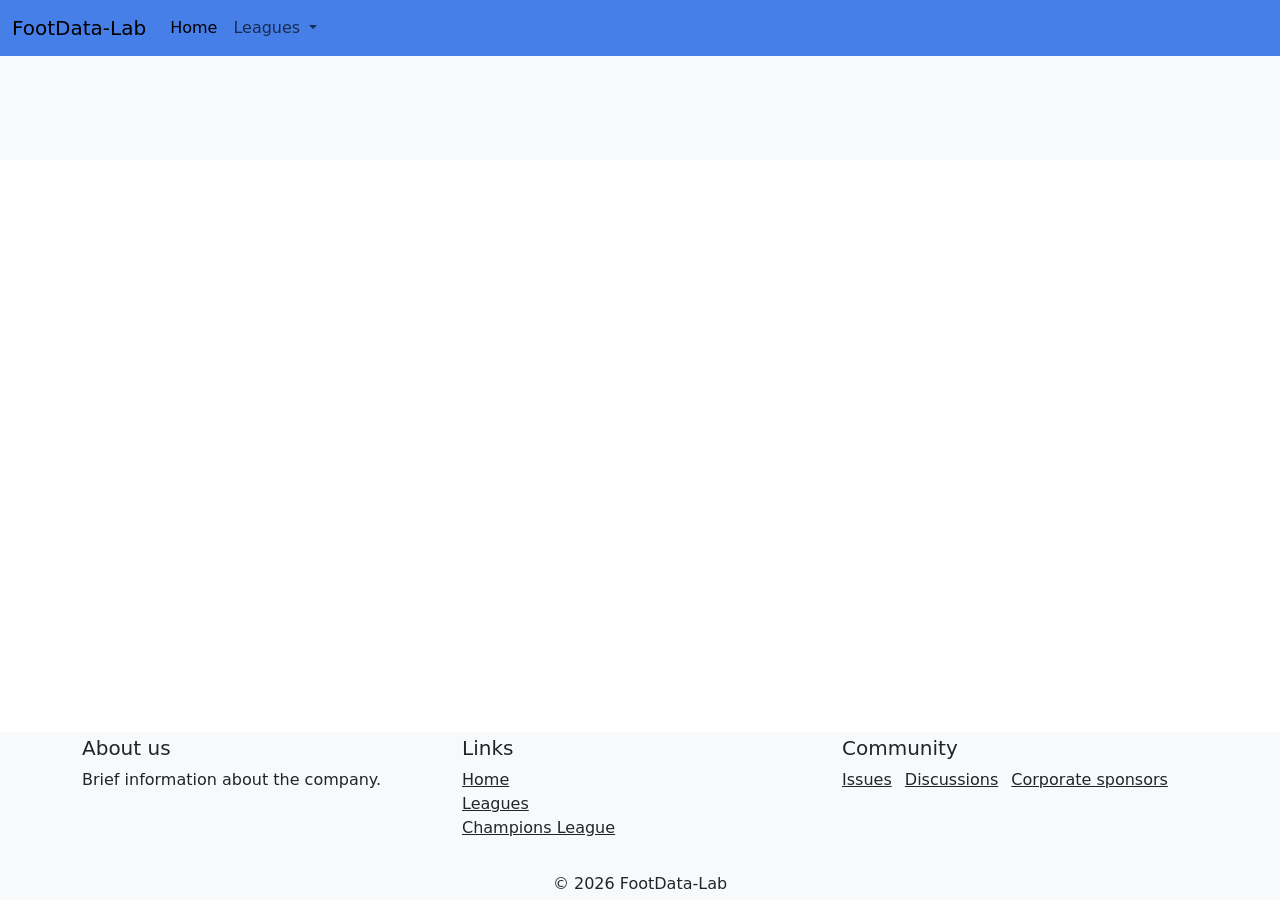
==== index.html @ 47673a69 "feat: create a pagination to navigate through seasons and configure it" ====
<!DOCTYPE html>
<html lang="en">
<head>
    <meta charset="UTF-8">
    <meta name="viewport" content="width=device-width, initial-scale=1.0">
    <link rel="stylesheet" href="css/bootstrap.min.css">
    <title>FootData-Lab</title>
</head>
<body class="d-flex flex-column">
    <!-- NavBar -->
    <nav class="navbar navbar-expand-lg fixed-top" style="background-color:#477fe8;">
        <div class="container-fluid">
            <a class="navbar-brand" href="#">FootData-Lab</a>
            <button class="navbar-toggler" type="button" data-bs-toggle="collapse" data-bs-target="#navbarSupportedContent" aria-controls="navbarSupportedContent" aria-expanded="false" aria-label="Toggle navigation">
                <span class="navbar-toggler-icon"></span>
            </button>
            <div class="collapse navbar-collapse" id="navbarSupportedContent">
                <ul class="navbar-nav me-auto mb-2 mb-lg-0">
                    <li class="nav-item">
                        <a class="nav-link active" aria-current="page" href="home.html">Home</a>
                    </li>
                    <li class="nav-item dropdown">
                        <a class="nav-link dropdown-toggle" href="#" role="button" data-bs-toggle="dropdown" aria-expanded="false">
                            Leagues
                        </a>
                        <ul class="dropdown-menu">
                            <li>
                                <a class="dropdown-item" href="data/laliga-easports.html">
                                    <img src="img/spain.png" class="me-2" width="18" alt=""> LaLiga EA Sports
                                </a>
                            </li>
                            <li>
                                <a class="dropdown-item" href="data/laliga-hypermotion.html">
                                    <img src="img/spain.png" class="me-2" width="18"> LaLiga Hypermotion
                                </a>
                            </li>
                            <li>
                                <a class="dropdown-item" href="data/premier-league.html">
                                    <img src="img/england.png" class="me-2" width="18"> Premier League
                                </a>
                            </li>
                            <li>
                                <a class="dropdown-item" href="data/serie-a.html">
                                    <img src="img/italy.png" class="me-2" width="18"> Serie A
                                </a>
                            </li>
                            <li>
                                <a class="dropdown-item" href="data/bundesliga.html">
                                    <img src="img/germany.png" class="me-2" width="18"> Bundesliga
                                </a>
                            </li>
                            <li>
                                <a class="dropdown-item" href="data/ligue1.html">
                                    <img src="img/france.png" class="me-2" width="18"> Ligue 1
                                </a>
                            </li>
                            <li>
                                <hr class="dropdown-divider">
                            </li>
                            <li>
                                <a class="dropdown-item" href="data/champions-league.html">
                                    <img src="img/champions-league.png" class="me-2" width="18"> Champions League
                                </a>
                            </li>
                        </ul>
                    </li>
                </ul>
            </div>
        </div>
    </nav>

    <!-- Content -->
    <div id="content" class="container-fluid bg-light" style="padding-top: 80px; padding-bottom: 80px;"></div>

    <!-- Footer -->
    <footer class="bg-light text-dark fixed-bottom p-1">
    <div class="container">
        <div class="row">
            <div class="col-md-4">
                <h5>About us</h5>
                <p>Brief information about the company.</p>
            </div>
            <div class="col-md-4">
                <h5>Links</h5>
                <ul class="list-unstyled">
                    <li><a href="#" class="text-dark">Home</a></li>
                    <li><a href="#" class="text-dark">Leagues</a></li>
                    <li><a href="#" class="text-dark">Champions League</a></li>
                </ul>
            </div>
            <div class="col-md-4">
                <h5>Community</h5>
                <a href="#" class="text-dark me-2">Issues</a>
                <a href="#" class="text-dark me-2">Discussions</a>
                <a href="#" class="text-dark">Corporate sponsors</a>
            </div>
        </div>
        <div class="text-center mt-3">
            &copy; 2026 FootData-Lab
        </div>
    </div>
    </footer>

    <script src="js/bootstrap.bundle.min.js"></script>
    <script src="js/javascript.js"></script>    
</body>
</html>
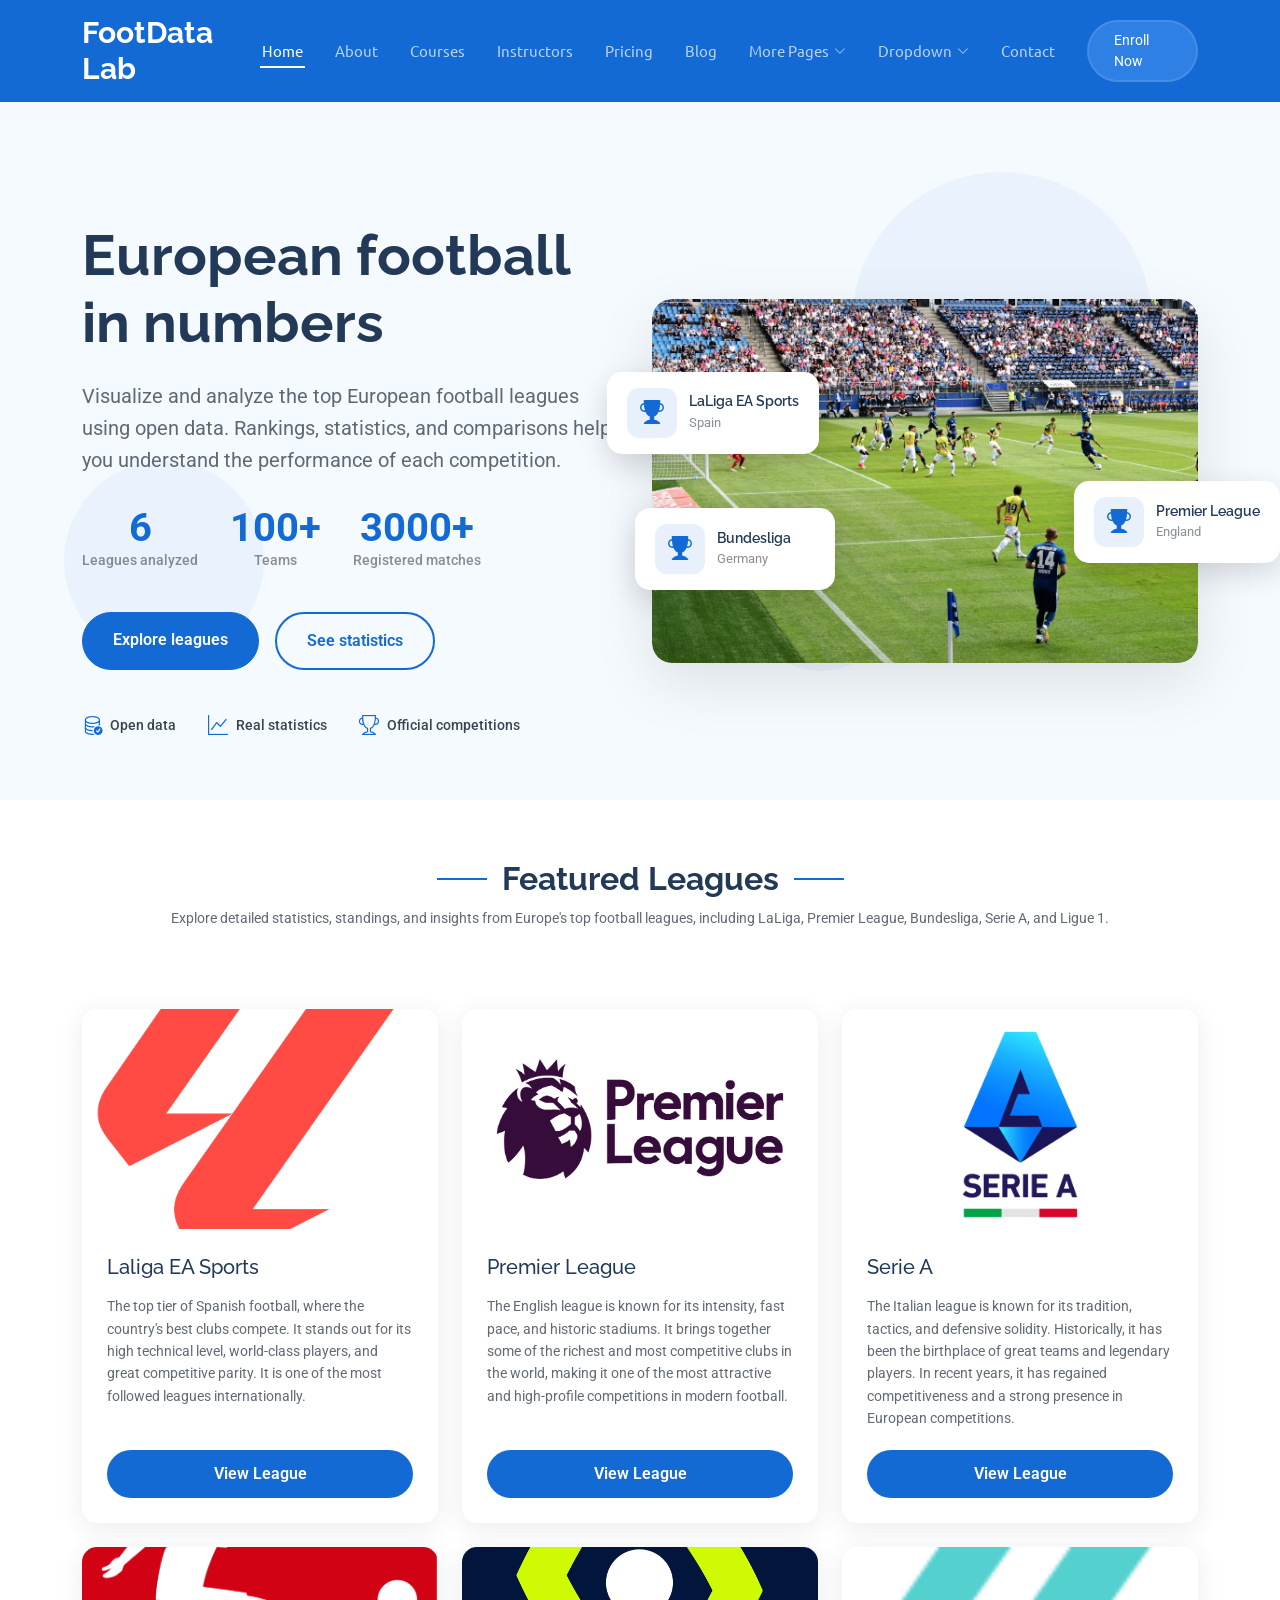
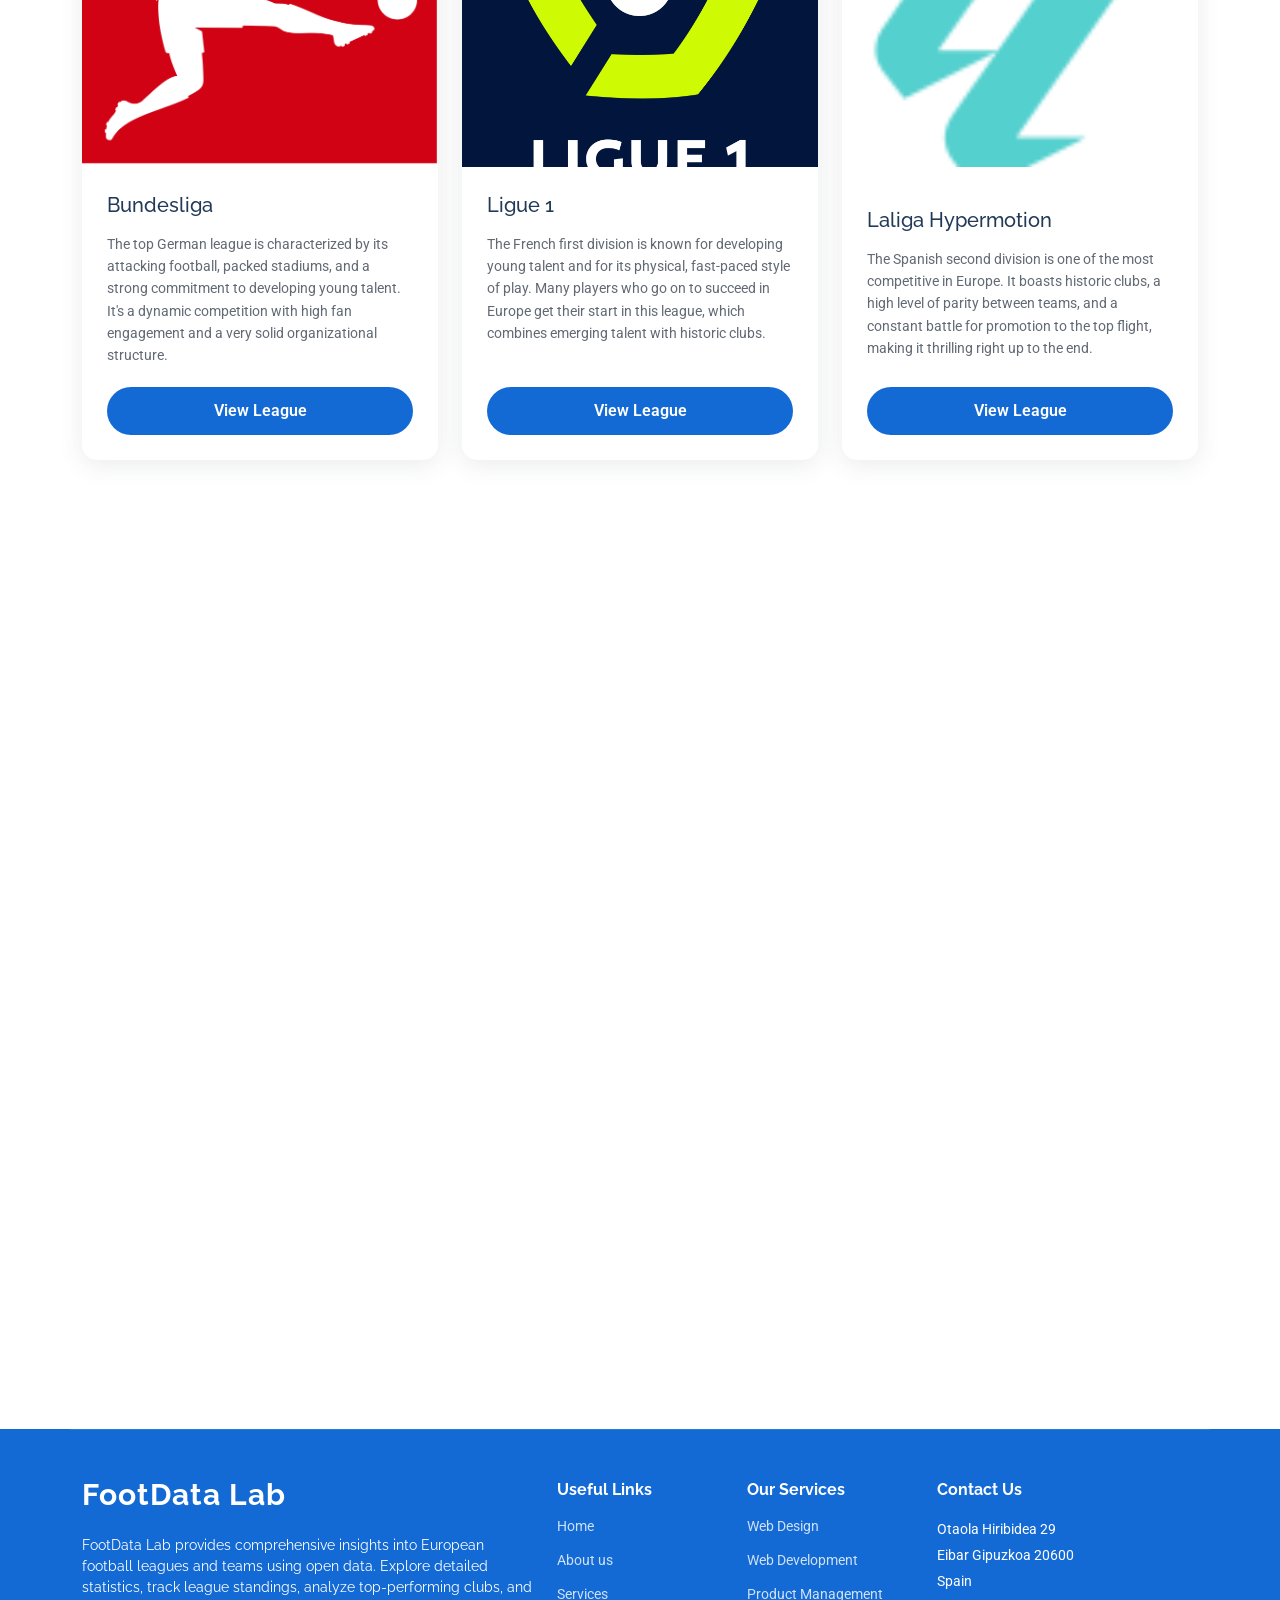
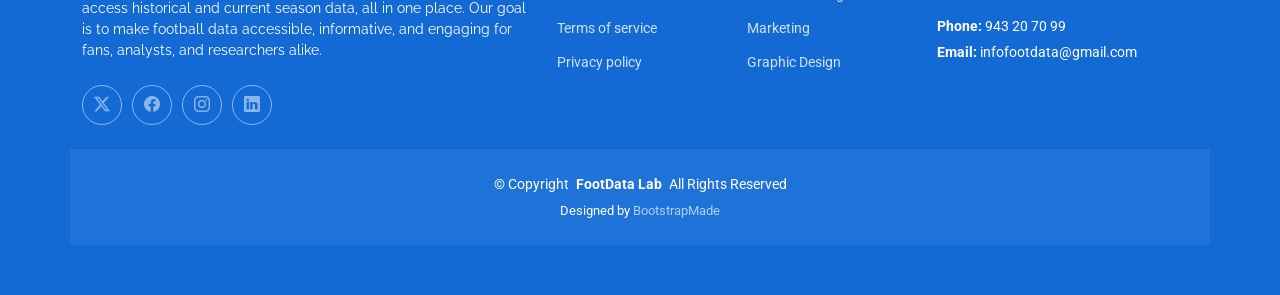
==== commit 5cf06fdb: "feat: update the main page design with a template" ====
--- a/index.html
+++ b/index.html
@@ -1,107 +1,530 @@
 <!DOCTYPE html>
 <html lang="en">
+
 <head>
-    <meta charset="UTF-8">
-    <meta name="viewport" content="width=device-width, initial-scale=1.0">
-    <link rel="stylesheet" href="css/bootstrap.min.css">
-    <title>FootData-Lab</title>
+  <meta charset="utf-8">
+  <meta content="width=device-width, initial-scale=1.0" name="viewport">
+  <title>FootData-Lab</title>
+  <meta name="description" content="">
+  <meta name="keywords" content="">
+
+  <!-- Favicons -->
+  <link href="assets/img/favicon.png" rel="icon">
+  <link href="assets/img/apple-touch-icon.png" rel="apple-touch-icon">
+
+  <!-- Fonts -->
+  <link href="https://fonts.googleapis.com" rel="preconnect">
+  <link href="https://fonts.gstatic.com" rel="preconnect" crossorigin>
+  <link href="https://fonts.googleapis.com/css2?family=Roboto:ital,wght@0,100;0,300;0,400;0,500;0,700;0,900;1,100;1,300;1,400;1,500;1,700;1,900&family=Raleway:ital,wght@0,100;0,200;0,300;0,400;0,500;0,600;0,700;0,800;0,900;1,100;1,200;1,300;1,400;1,500;1,600;1,700;1,800;1,900&family=Ubuntu:ital,wght@0,300;0,400;0,500;0,700;1,300;1,400;1,500;1,700&display=swap" rel="stylesheet">
+
+  <!-- Vendor CSS Files -->
+  <link href="assets/vendor/bootstrap/css/bootstrap.min.css" rel="stylesheet">
+  <link href="assets/vendor/bootstrap-icons/bootstrap-icons.css" rel="stylesheet">
+  <link href="assets/vendor/aos/aos.css" rel="stylesheet">
+  <link href="assets/vendor/swiper/swiper-bundle.min.css" rel="stylesheet">
+
+  <!-- Main CSS File -->
+  <link href="assets/css/main.css" rel="stylesheet">
 </head>
-<body class="d-flex flex-column">
-    <!-- NavBar -->
-    <nav class="navbar navbar-expand-lg fixed-top" style="background-color:#477fe8;">
-        <div class="container-fluid">
-            <a class="navbar-brand" href="#">FootData-Lab</a>
-            <button class="navbar-toggler" type="button" data-bs-toggle="collapse" data-bs-target="#navbarSupportedContent" aria-controls="navbarSupportedContent" aria-expanded="false" aria-label="Toggle navigation">
-                <span class="navbar-toggler-icon"></span>
-            </button>
-            <div class="collapse navbar-collapse" id="navbarSupportedContent">
-                <ul class="navbar-nav me-auto mb-2 mb-lg-0">
-                    <li class="nav-item">
-                        <a class="nav-link active" aria-current="page" href="home.html">Home</a>
-                    </li>
-                    <li class="nav-item dropdown">
-                        <a class="nav-link dropdown-toggle" href="#" role="button" data-bs-toggle="dropdown" aria-expanded="false">
-                            Leagues
-                        </a>
-                        <ul class="dropdown-menu">
-                            <li>
-                                <a class="dropdown-item" href="data/laliga-easports.html">
-                                    <img src="img/spain.png" class="me-2" width="18" alt=""> LaLiga EA Sports
-                                </a>
-                            </li>
-                            <li>
-                                <a class="dropdown-item" href="data/laliga-hypermotion.html">
-                                    <img src="img/spain.png" class="me-2" width="18"> LaLiga Hypermotion
-                                </a>
-                            </li>
-                            <li>
-                                <a class="dropdown-item" href="data/premier-league.html">
-                                    <img src="img/england.png" class="me-2" width="18"> Premier League
-                                </a>
-                            </li>
-                            <li>
-                                <a class="dropdown-item" href="data/serie-a.html">
-                                    <img src="img/italy.png" class="me-2" width="18"> Serie A
-                                </a>
-                            </li>
-                            <li>
-                                <a class="dropdown-item" href="data/bundesliga.html">
-                                    <img src="img/germany.png" class="me-2" width="18"> Bundesliga
-                                </a>
-                            </li>
-                            <li>
-                                <a class="dropdown-item" href="data/ligue1.html">
-                                    <img src="img/france.png" class="me-2" width="18"> Ligue 1
-                                </a>
-                            </li>
-                            <li>
-                                <hr class="dropdown-divider">
-                            </li>
-                            <li>
-                                <a class="dropdown-item" href="data/champions-league.html">
-                                    <img src="img/champions-league.png" class="me-2" width="18"> Champions League
-                                </a>
-                            </li>
-                        </ul>
-                    </li>
+
+<body class="index-page">
+
+  <header id="header" class="header d-flex align-items-center sticky-top">
+    <div class="container-fluid container-xl position-relative d-flex align-items-center">
+
+      <a href="index.html" class="logo d-flex align-items-center me-auto">
+        <!-- Uncomment the line below if you also wish to use an image logo -->
+        <!-- <img src="assets/img/logo.webp" alt=""> -->
+        <h1 class="sitename">FootData Lab</h1>
+      </a>
+
+      <nav id="navmenu" class="navmenu">
+        <ul>
+          <li><a href="index.html" class="active">Home</a></li>
+          <li><a href="about.html">About</a></li>
+          <li><a href="courses.html">Courses</a></li>
+          <li><a href="instructors.html">Instructors</a></li>
+          <li><a href="pricing.html">Pricing</a></li>
+          <li><a href="blog.html">Blog</a></li>
+          <li class="dropdown"><a href="#"><span>More Pages</span> <i class="bi bi-chevron-down toggle-dropdown"></i></a>
+            <ul>
+              <li><a href="course-details.html">Course Details</a></li>
+              <li><a href="instructor-profile.html">Instructor Profile</a></li>
+              <li><a href="events.html">Events</a></li>
+              <li><a href="blog-details.html">Blog Details</a></li>
+              <li><a href="terms.html">Terms</a></li>
+              <li><a href="privacy.html">Privacy</a></li>
+              <li><a href="404.html">404</a></li>
+            </ul>
+          </li>
+
+          <li class="dropdown"><a href="#"><span>Dropdown</span> <i class="bi bi-chevron-down toggle-dropdown"></i></a>
+            <ul>
+              <li><a href="#">Dropdown 1</a></li>
+              <li class="dropdown"><a href="#"><span>Deep Dropdown</span> <i class="bi bi-chevron-down toggle-dropdown"></i></a>
+                <ul>
+                  <li><a href="#">Deep Dropdown 1</a></li>
+                  <li><a href="#">Deep Dropdown 2</a></li>
+                  <li><a href="#">Deep Dropdown 3</a></li>
+                  <li><a href="#">Deep Dropdown 4</a></li>
+                  <li><a href="#">Deep Dropdown 5</a></li>
                 </ul>
-            </div>
-        </div>
-    </nav>
-
-    <!-- Content -->
-    <div id="content" class="container-fluid bg-light" style="padding-top: 80px; padding-bottom: 80px;"></div>
-
-    <!-- Footer -->
-    <footer class="bg-light text-dark fixed-bottom p-1">
-    <div class="container">
-        <div class="row">
-            <div class="col-md-4">
-                <h5>About us</h5>
-                <p>Brief information about the company.</p>
-            </div>
-            <div class="col-md-4">
-                <h5>Links</h5>
-                <ul class="list-unstyled">
-                    <li><a href="#" class="text-dark">Home</a></li>
-                    <li><a href="#" class="text-dark">Leagues</a></li>
-                    <li><a href="#" class="text-dark">Champions League</a></li>
-                </ul>
-            </div>
-            <div class="col-md-4">
-                <h5>Community</h5>
-                <a href="#" class="text-dark me-2">Issues</a>
-                <a href="#" class="text-dark me-2">Discussions</a>
-                <a href="#" class="text-dark">Corporate sponsors</a>
-            </div>
-        </div>
-        <div class="text-center mt-3">
-            &copy; 2026 FootData-Lab
-        </div>
+              </li>
+              <li><a href="#">Dropdown 2</a></li>
+              <li><a href="#">Dropdown 3</a></li>
+              <li><a href="#">Dropdown 4</a></li>
+            </ul>
+          </li>
+          <li><a href="contact.html">Contact</a></li>
+        </ul>
+        <i class="mobile-nav-toggle d-xl-none bi bi-list"></i>
+      </nav>
+
+      <a class="btn-getstarted" href="enroll.html">Enroll Now</a>
+
     </div>
-    </footer>
-
-    <script src="js/bootstrap.bundle.min.js"></script>
-    <script src="js/javascript.js"></script>    
+  </header>
+
+  <main class="main">
+
+    <!-- Courses Hero Section -->
+    <section id="hero" class="courses-hero section light-background">
+
+      <div class="hero-content">
+        <div class="container">
+          <div class="row align-items-center">
+
+            <!-- TEXTO -->
+            <div class="col-lg-6" data-aos="fade-up" data-aos-delay="100">
+              <div class="hero-text">
+
+                <h1>European football in numbers</h1>
+                <p>
+                  Visualize and analyze the top European football leagues using open data.
+                  Rankings, statistics, and comparisons help you understand the performance of each competition.
+                </p>
+
+                <div class="hero-stats">
+                  <div class="stat-item">
+                    <span class="number purecounter"
+                      data-purecounter-start="0"
+                      data-purecounter-end="6"
+                      data-purecounter-duration="1"></span>
+                    <span class="label">Leagues analyzed</span>
+                  </div>
+
+                  <div class="stat-item">
+                    <span class="number purecounter plus-sign"
+                      data-purecounter-start="0"
+                      data-purecounter-end="100"
+                      data-purecounter-duration="2"></span>
+                    <span class="label">Teams</span>
+                  </div>
+
+                  <div class="stat-item">
+                    <span class="number purecounter plus-sign"
+                      data-purecounter-start="0"
+                      data-purecounter-end="+3000"
+                      data-purecounter-duration="2"></span>
+                    <span class="label">Registered matches</span>
+                  </div>
+                </div>
+
+                <div class="hero-buttons">
+                  <a href="#ligas" class="btn btn-primary">Explore leagues</a>
+                  <a href="#estadisticas" class="btn btn-outline">See statistics</a>
+                </div>
+
+                <div class="hero-features">
+                  <div class="feature">
+                    <i class="bi bi-database-check"></i>
+                    <span>Open data</span>
+                  </div>
+                  <div class="feature">
+                    <i class="bi bi-graph-up"></i>
+                    <span>Real statistics</span>
+                  </div>
+                  <div class="feature">
+                    <i class="bi bi-trophy"></i>
+                    <span>Official competitions</span>
+                  </div>
+                </div>
+
+              </div>
+            </div>
+
+            <!-- IMAGEN -->
+            <div class="col-lg-6" data-aos="fade-up" data-aos-delay="200">
+              <div class="hero-image">
+
+                <div class="main-image">
+                  <img src="assets/img/bg/football.png"
+                      alt="Análisis de ligas de fútbol europeo"
+                      class="img-fluid">
+                </div>
+
+                <div class="floating-cards">
+
+                  <div class="course-card" data-aos="fade-up" data-aos-delay="200">
+                    <div class="card-icon">
+                      <i class="bi bi-trophy-fill"></i>
+                    </div>
+                    <div class="card-content">
+                      <h6>LaLiga EA Sports</h6>
+                      <span>Spain</span>
+                    </div>
+                  </div>
+
+                  <div class="course-card" data-aos="fade-up" data-aos-delay="400">
+                    <div class="card-icon">
+                      <i class="bi bi-trophy-fill"></i>
+                    </div>
+                    <div class="card-content">
+                      <h6>Premier League</h6>
+                      <span>England</span>
+                    </div>
+                  </div>
+
+                  <div class="course-card" data-aos="fade-up" data-aos-delay="500">
+                    <div class="card-icon">
+                      <i class="bi bi-trophy-fill"></i>
+                    </div>
+                    <div class="card-content">
+                      <h6>Bundesliga</h6>
+                      <span>Germany</span>
+                    </div>
+                  </div>
+
+                </div>
+              </div>
+            </div>
+
+          </div>
+        </div>
+      </div>
+
+      <!-- FONDO -->
+      <div class="hero-background">
+        <div class="bg-shapes">
+          <div class="shape shape-1"></div>
+          <div class="shape shape-2"></div>
+          <div class="shape shape-3"></div>
+        </div>
+      </div>
+
+    </section><!-- /Courses Hero Section -->
+
+    <!-- Featured Courses Section -->
+    <section id="featured-courses" class="featured-courses section">
+
+      <!-- Section Title -->
+      <div class="container section-title" data-aos="fade-up">
+        <h2>Featured Leagues</h2>
+        <p>Explore detailed statistics, standings, and insights from Europe's top football leagues, including LaLiga, Premier League, Bundesliga, Serie A, and Ligue 1.</p>
+      </div><!-- End Section Title -->
+
+      <div class="container" data-aos="fade-up" data-aos-delay="100">
+
+        <div class="row gy-4">
+
+          <div class="col-lg-4 col-md-6" data-aos="fade-up" data-aos-delay="200">
+            <div class="course-card">
+              <div class="course-image">
+                <img src="assets/img/leagues/laliga-easports.png" alt="Course" class="img-fluid">
+              </div>
+              <div class="course-content">
+                <h3><a href="#">Laliga EA Sports</a></h3>
+                <p>The top tier of Spanish football, where the country's best clubs compete. It stands out for its high technical level, world-class players, and great competitive parity. It is one of the most followed leagues internationally.</p>
+                <a href="enroll.html" class="btn-course">View League</a>
+              </div>
+            </div>
+          </div><!-- End Course Item -->
+
+          <div class="col-lg-4 col-md-6" data-aos="fade-up" data-aos-delay="300">
+            <div class="course-card">
+              <div class="course-image">
+                <img src="assets/img/leagues/premier-league.png" alt="Course" class="img-fluid">
+              </div>
+              <div class="course-content">
+                <h3><a href="#">Premier League</a></h3>
+                <p>The English league is known for its intensity, fast pace, and historic stadiums. It brings together some of the richest and most competitive clubs in the world, making it one of the most attractive and high-profile competitions in modern football.</p>
+                <a href="enroll.html" class="btn-course">View League</a>
+              </div>
+            </div>
+          </div><!-- End Course Item -->
+
+          <div class="col-lg-4 col-md-6" data-aos="fade-up" data-aos-delay="400">
+            <div class="course-card">
+              <div class="course-image">
+                <img src="assets/img/leagues/serie-a.png" alt="Course" class="img-fluid">
+              </div>
+              <div class="course-content">
+                <h3><a href="#">Serie A</a></h3>
+                <p>The Italian league is known for its tradition, tactics, and defensive solidity. Historically, it has been the birthplace of great teams and legendary players. In recent years, it has regained competitiveness and a strong presence in European competitions.</p>
+                <a href="enroll.html" class="btn-course">View League</a>
+              </div>
+            </div>
+          </div><!-- End Course Item -->
+
+          <div class="col-lg-4 col-md-6" data-aos="fade-up" data-aos-delay="200">
+            <div class="course-card">
+              <div class="course-image">
+                <img src="assets/img/leagues/bundesliga.png" alt="Course" class="img-fluid">
+              </div>
+              <div class="course-content">
+                <h3><a href="#">Bundesliga</h3>
+                <p>The top German league is characterized by its attacking football, packed stadiums, and a strong commitment to developing young talent. It's a dynamic competition with high fan engagement and a very solid organizational structure.</p>
+                <a href="enroll.html" class="btn-course">View League</a>
+              </div>
+            </div>
+          </div><!-- End Course Item -->
+
+          <div class="col-lg-4 col-md-6" data-aos="fade-up" data-aos-delay="300">
+            <div class="course-card">
+              <div class="course-image">
+                <img src="assets/img/leagues/ligue1.png" alt="Course" class="img-fluid">
+              </div>
+              <div class="course-content">
+                <h3><a href="#">Ligue 1</h3>
+                <p>The French first division is known for developing young talent and for its physical, fast-paced style of play. Many players who go on to succeed in Europe get their start in this league, which combines emerging talent with historic clubs.</p>
+                <a href="enroll.html" class="btn-course">View League</a>
+              </div>
+            </div>
+          </div><!-- End Course Item -->
+
+          <div class="col-lg-4 col-md-6" data-aos="fade-up" data-aos-delay="400">
+            <div class="course-card">
+              <div class="course-image">
+                <img src="assets/img/leagues/laliga-hypermotion.png" alt="Course" class="img-fluid">
+              </div>
+              <div class="course-content">
+                <div class="course-meta">
+                </div>
+                <h3><a href="#">Laliga Hypermotion</a></h3>
+                <p>The Spanish second division is one of the most competitive in Europe. It boasts historic clubs, a high level of parity between teams, and a constant battle for promotion to the top flight, making it thrilling right up to the end.</p>
+                <a href="enroll.html" class="btn-course">View League</a>
+              </div>
+            </div>
+          </div><!-- End Course Item -->
+        </div>
+      </div>
+
+    </section><!-- /Featured Courses Section -->
+
+    <!-- Featured Instructors Section -->
+    <section id="featured-instructors" class="featured-instructors section">
+
+      <!-- Section Title -->
+      <div class="container section-title" data-aos="fade-up">
+        <h2>Top teams</h2>
+        <p>Discover the most successful and influential clubs in Europe, with data on league titles, international trophies, and key statistics for each team.</p>
+      </div><!-- End Section Title -->
+
+      <div class="container" data-aos="fade-up" data-aos-delay="100">
+
+        <div class="row gy-4">
+
+          <div class="col-xl-3 col-lg-4 col-md-6" data-aos="fade-up" data-aos-delay="200">
+            <div class="instructor-card">
+              <div class="instructor-image">
+                <img src="assets/img/teams/real-madrid.png" class="img-fluid" alt="">
+              </div>
+              <div class="instructor-info">
+                <h5>Real Madrid</h5>
+                  <p class="specialty">LaLiga EA Sports</p>
+                  <p class="description">
+                  One of the most successful football clubs in the world, known for its strong history, international trophies, and top-level players.
+                  </p>
+                  <div class="stats-grid">
+                    <div class="stat">
+                      <span class="number">35</span>
+                      <span class="label">League Titles</span>
+                    </div>
+                    <div class="stat">
+                      <span class="number">14</span>
+                      <span class="label">Champions League Wins</span>
+                    </div>
+                  </div>
+                <div class="action-buttons">
+                  <a href="#" class="btn-view">View Team</a>
+                </div>
+              </div>
+            </div>
+          </div>
+
+          <div class="col-xl-3 col-lg-4 col-md-6" data-aos="fade-up" data-aos-delay="250">
+            <div class="instructor-card">
+              <div class="instructor-image">
+                <img src="assets/img/teams/fc-barcelona.png" class="img-fluid" alt="">
+              </div>
+              <div class="instructor-info">
+                <h5>FC Barcelona</h5>
+                  <p class="specialty">LaLiga EA Sports</p>
+                  <p class="description">
+                  A historic Spanish club famous for its attacking style, youth academy, and a rich tradition of domestic and European success.
+                  </p>
+                  <div class="stats-grid">
+                    <div class="stat">
+                      <span class="number">26</span>
+                      <span class="label">League Titles</span>
+                    </div>
+                    <div class="stat">
+                      <span class="number">5</span>
+                      <span class="label">Champions League Wins</span>
+                    </div>
+                  </div>
+                <div class="action-buttons">
+                  <a href="#" class="btn-view">View Profile</a>
+                </div>
+              </div>
+            </div>
+          </div>
+
+          <div class="col-xl-3 col-lg-4 col-md-6" data-aos="fade-up" data-aos-delay="300">
+            <div class="instructor-card">
+              <div class="instructor-image">
+                <img src="assets/img/teams/liverpool.png" class="img-fluid" alt="">
+              </div>
+              <div class="instructor-info">
+                <h5>Liverpool FC</h5>
+                  <p class="specialty">Premier League</p>
+                  <p class="description">
+                  An iconic English club with a passionate fan base, known for its rich history, European success, and high-intensity playing style.
+                  </p>
+                  <div class="stats-grid">
+                    <div class="stat">
+                      <span class="number">19</span>
+                      <span class="label">League Titles</span>
+                    </div>
+                    <div class="stat">
+                      <span class="number">6</span>
+                      <span class="label">Champions League Wins</span>
+                    </div>
+                  </div>
+                <div class="action-buttons">
+                  <a href="#" class="btn-view">View Profile</a>
+                </div>
+              </div>
+            </div>
+          </div>
+
+          <div class="col-xl-3 col-lg-4 col-md-6" data-aos="fade-up" data-aos-delay="350">
+            <div class="instructor-card">
+              <div class="instructor-image">
+                <img src="assets/img/teams/bayern-munich.png" class="img-fluid" alt="">
+              </div>
+              <div class="instructor-info">
+                <h5>Bayern Munich</h5>
+                <p class="specialty">Bundesliga</p>
+                <p class="description">
+                Germany's most successful club, famous for domestic dominance, strong squad depth, and consistent success in European competitions.
+                </p>
+                <div class="stats-grid">
+                  <div class="stat">
+                    <span class="number">33</span>
+                    <span class="label">League Titles</span>
+                  </div>
+                  <div class="stat">
+                    <span class="number">6</span>
+                    <span class="label">Champions League Wins</span>
+                  </div>
+                </div>
+                <div class="action-buttons">
+                  <a href="#" class="btn-view">View Profile</a>
+                </div>
+              </div>
+            </div>
+          </div>
+        </div>
+
+      </div>
+
+    </section><!-- /Featured Instructors Section -->
+
+  </main>
+
+  <footer id="footer" class="footer accent-background">
+
+    <div class="container footer-top">
+      <div class="row gy-4">
+        <div class="col-lg-5 col-md-12 footer-about">
+          <a href="index.html" class="logo d-flex align-items-center">
+            <span class="sitename">FootData Lab</span>
+          </a>
+          <p>FootData Lab provides comprehensive insights into European football leagues and teams using open data. 
+          Explore detailed statistics, track league standings, analyze top-performing clubs, and access historical and current season data, all in one place. 
+          Our goal is to make football data accessible, informative, and engaging for fans, analysts, and researchers alike.</p>
+          <div class="social-links d-flex mt-4">
+            <a href=""><i class="bi bi-twitter-x"></i></a>
+            <a href=""><i class="bi bi-facebook"></i></a>
+            <a href=""><i class="bi bi-instagram"></i></a>
+            <a href=""><i class="bi bi-linkedin"></i></a>
+          </div>
+        </div>
+
+        <div class="col-lg-2 col-6 footer-links">
+          <h4>Useful Links</h4>
+          <ul>
+            <li><a href="#">Home</a></li>
+            <li><a href="#">About us</a></li>
+            <li><a href="#">Services</a></li>
+            <li><a href="#">Terms of service</a></li>
+            <li><a href="#">Privacy policy</a></li>
+          </ul>
+        </div>
+
+        <div class="col-lg-2 col-6 footer-links">
+          <h4>Our Services</h4>
+          <ul>
+            <li><a href="#">Web Design</a></li>
+            <li><a href="#">Web Development</a></li>
+            <li><a href="#">Product Management</a></li>
+            <li><a href="#">Marketing</a></li>
+            <li><a href="#">Graphic Design</a></li>
+          </ul>
+        </div>
+
+        <div class="col-lg-3 col-md-12 footer-contact text-center text-md-start">
+          <h4>Contact Us</h4>
+          <p>Otaola Hiribidea 29</p>
+          <p>Eibar Gipuzkoa 20600</p>
+          <p>Spain</p>
+          <p class="mt-4"><strong>Phone:</strong> <span>943 20 70 99</span></p>
+          <p><strong>Email:</strong> <span>infofootdata@gmail.com</span></p>
+        </div>
+
+      </div>
+    </div>
+
+    <div class="container copyright text-center mt-4">
+      <p>© <span>Copyright</span> <strong class="px-1 sitename">FootData Lab</strong> <span>All Rights Reserved</span></p>
+      <div class="credits">
+        <!-- All the links in the footer should remain intact. -->
+        <!-- You can delete the links only if you've purchased the pro version. -->
+        <!-- Licensing information: https://bootstrapmade.com/license/ -->
+        <!-- Purchase the pro version with working PHP/AJAX contact form: [buy-url] -->
+        Designed by <a href="https://bootstrapmade.com/">BootstrapMade</a>
+      </div>
+    </div>
+
+  </footer>
+
+  <!-- Scroll Top -->
+  <a href="#" id="scroll-top" class="scroll-top d-flex align-items-center justify-content-center"><i class="bi bi-arrow-up-short"></i></a>
+
+  <!-- Preloader -->
+  <div id="preloader"></div>
+
+  <!-- Vendor JS Files -->
+  <script src="assets/vendor/bootstrap/js/bootstrap.bundle.min.js"></script>
+  <script src="assets/vendor/php-email-form/validate.js"></script>
+  <script src="assets/vendor/aos/aos.js"></script>
+  <script src="assets/vendor/purecounter/purecounter_vanilla.js"></script>
+  <script src="assets/vendor/swiper/swiper-bundle.min.js"></script>
+
+  <!-- Main JS File -->
+  <script src="assets/js/main.js"></script>
+
 </body>
+
 </html>
--- a/assets/css/main.css
+++ b/assets/css/main.css
@@ -0,0 +1,7993 @@
+/**
+* Template Name: Learner
+* Template URL: https://bootstrapmade.com/learner-bootstrap-course-template/
+* Updated: Jul 08 2025 with Bootstrap v5.3.7
+* Author: BootstrapMade.com
+* License: https://bootstrapmade.com/license/
+*/
+
+@charset "UTF-8";
+
+/*--------------------------------------------------------------
+# Font & Color Variables
+# Help: https://bootstrapmade.com/color-system/
+--------------------------------------------------------------*/
+/* Fonts */
+:root {
+  --default-font: "Roboto",  system-ui, -apple-system, "Segoe UI", Roboto, "Helvetica Neue", Arial, "Noto Sans", "Liberation Sans", sans-serif, "Apple Color Emoji", "Segoe UI Emoji", "Segoe UI Symbol", "Noto Color Emoji";
+  --heading-font: "Raleway",  sans-serif;
+  --nav-font: "Ubuntu",  sans-serif;
+}
+
+/* Global Colors - The following color variables are used throughout the website. Updating them here will change the color scheme of the entire website */
+:root { 
+  --background-color: #ffffff; /* Background color for the entire website, including individual sections */
+  --default-color: #394450; /* Default color used for the majority of the text content across the entire website */
+  --heading-color: #223a58; /* Color for headings, subheadings and title throughout the website */
+  --accent-color: #136ad5; /* Accent color that represents your brand on the website. It's used for buttons, links, and other elements that need to stand out */
+  --surface-color: #ffffff; /* The surface color is used as a background of boxed elements within sections, such as cards, icon boxes, or other elements that require a visual separation from the global background. */
+  --contrast-color: #ffffff; /* Contrast color for text, ensuring readability against backgrounds of accent, heading, or default colors. */
+}
+
+/* Nav Menu Colors - The following color variables are used specifically for the navigation menu. They are separate from the global colors to allow for more customization options */
+:root {
+  --nav-color: rgba(255, 255, 255, 0.7);  /* The default color of the main navmenu links */
+  --nav-hover-color: #ffffff; /* Applied to main navmenu links when they are hovered over or active */
+  --nav-mobile-background-color: #ffffff; /* Used as the background color for mobile navigation menu */
+  --nav-dropdown-background-color: #ffffff; /* Used as the background color for dropdown items that appear when hovering over primary navigation items */
+  --nav-dropdown-color: #394450; /* Used for navigation links of the dropdown items in the navigation menu. */
+  --nav-dropdown-hover-color: #136ad5; /* Similar to --nav-hover-color, this color is applied to dropdown navigation links when they are hovered over. */
+}
+
+/* Color Presets - These classes override global colors when applied to any section or element, providing reuse of the sam color scheme. */
+
+.light-background {
+  --background-color: #f5faff;
+  --surface-color: #ffffff;
+}
+
+.dark-background {
+  --background-color: #060606;
+  --default-color: #ffffff;
+  --heading-color: #ffffff;
+  --surface-color: #252525;
+  --contrast-color: #ffffff;
+}
+
+.accent-background {
+  --background-color: #136ad5;
+  --default-color: #ffffff;
+  --heading-color: #ffffff;
+  --accent-color: #acd0fc;
+  --surface-color: #4188de;
+  --contrast-color: #ffffff;
+}
+
+/* Smooth scroll */
+:root {
+  scroll-behavior: smooth;
+}
+
+/*--------------------------------------------------------------
+# General Styling & Shared Classes
+--------------------------------------------------------------*/
+body {
+  color: var(--default-color);
+  background-color: var(--background-color);
+  font-family: var(--default-font);
+}
+
+a {
+  color: var(--accent-color);
+  text-decoration: none;
+  transition: 0.3s;
+}
+
+a:hover {
+  color: color-mix(in srgb, var(--accent-color), transparent 25%);
+  text-decoration: none;
+}
+
+h1,
+h2,
+h3,
+h4,
+h5,
+h6 {
+  color: var(--heading-color);
+  font-family: var(--heading-font);
+}
+
+/* PHP Email Form Messages
+------------------------------*/
+.php-email-form .error-message {
+  display: none;
+  background: #df1529;
+  color: #ffffff;
+  text-align: left;
+  padding: 15px;
+  margin-bottom: 24px;
+  font-weight: 600;
+}
+
+.php-email-form .sent-message {
+  display: none;
+  color: #ffffff;
+  background: #059652;
+  text-align: center;
+  padding: 15px;
+  margin-bottom: 24px;
+  font-weight: 600;
+}
+
+.php-email-form .loading {
+  display: none;
+  background: var(--surface-color);
+  text-align: center;
+  padding: 15px;
+  margin-bottom: 24px;
+}
+
+.php-email-form .loading:before {
+  content: "";
+  display: inline-block;
+  border-radius: 50%;
+  width: 24px;
+  height: 24px;
+  margin: 0 10px -6px 0;
+  border: 3px solid var(--accent-color);
+  border-top-color: var(--surface-color);
+  animation: php-email-form-loading 1s linear infinite;
+}
+
+@keyframes php-email-form-loading {
+  0% {
+    transform: rotate(0deg);
+  }
+
+  100% {
+    transform: rotate(360deg);
+  }
+}
+
+/*--------------------------------------------------------------
+# Global Header
+--------------------------------------------------------------*/
+.header {
+  --background-color: #136ad5;
+  --default-color: #ffffff;
+  --heading-color: #ffffff;
+  --accent-color: #2e80e4;
+  color: var(--default-color);
+  background-color: var(--background-color);
+  padding: 15px 0;
+  transition: all 0.5s;
+  z-index: 997;
+}
+
+.header .logo {
+  line-height: 1;
+}
+
+.header .logo img {
+  max-height: 36px;
+  margin-right: 8px;
+}
+
+.header .logo h1 {
+  font-size: 30px;
+  margin: 0;
+  font-weight: 700;
+  color: var(--heading-color);
+}
+
+.header .btn-getstarted,
+.header .btn-getstarted:focus {
+  color: var(--contrast-color);
+  background: var(--accent-color);
+  font-size: 14px;
+  padding: 8px 25px;
+  margin: 0 0 0 30px;
+  border-radius: 50px;
+  transition: 0.3s;
+  border: 2px solid color-mix(in srgb, var(--contrast-color), transparent 90%);
+}
+
+.header .btn-getstarted:hover,
+.header .btn-getstarted:focus:hover {
+  color: var(--contrast-color);
+  background: color-mix(in srgb, var(--contrast-color), transparent 90%);
+}
+
+@media (max-width: 1200px) {
+  .header .logo {
+    order: 1;
+  }
+
+  .header .btn-getstarted {
+    order: 2;
+    margin: 0 15px 0 0;
+    padding: 6px 15px;
+  }
+
+  .header .navmenu {
+    order: 3;
+  }
+}
+
+.scrolled .header {
+  box-shadow: 0px 0 18px rgba(0, 0, 0, 0.1);
+}
+
+/*--------------------------------------------------------------
+# Navigation Menu
+--------------------------------------------------------------*/
+/* Desktop Navigation */
+@media (min-width: 1200px) {
+  .navmenu {
+    padding: 0;
+  }
+
+  .navmenu ul {
+    margin: 0;
+    padding: 0;
+    display: flex;
+    list-style: none;
+    align-items: center;
+  }
+
+  .navmenu li {
+    position: relative;
+  }
+
+  .navmenu>ul>li {
+    white-space: nowrap;
+    padding: 15px 14px;
+  }
+
+  .navmenu>ul>li:last-child {
+    padding-right: 0;
+  }
+
+  .navmenu a,
+  .navmenu a:focus {
+    color: var(--nav-color);
+    font-size: 15px;
+    padding: 0 2px;
+    font-family: var(--nav-font);
+    font-weight: 400;
+    display: flex;
+    align-items: center;
+    justify-content: space-between;
+    white-space: nowrap;
+    transition: 0.3s;
+    position: relative;
+  }
+
+  .navmenu a i,
+  .navmenu a:focus i {
+    font-size: 12px;
+    line-height: 0;
+    margin-left: 5px;
+    transition: 0.3s;
+  }
+
+  .navmenu>ul>li>a:before {
+    content: "";
+    position: absolute;
+    height: 2px;
+    bottom: -6px;
+    left: 0;
+    background-color: var(--nav-hover-color);
+    visibility: hidden;
+    width: 0px;
+    transition: all 0.3s ease-in-out 0s;
+  }
+
+  .navmenu a:hover:before,
+  .navmenu li:hover>a:before,
+  .navmenu .active:before {
+    visibility: visible;
+    width: 100%;
+  }
+
+  .navmenu li:hover>a,
+  .navmenu .active,
+  .navmenu .active:focus {
+    color: var(--nav-hover-color);
+  }
+
+  .navmenu .dropdown ul {
+    margin: 0;
+    padding: 10px 0;
+    background: var(--nav-dropdown-background-color);
+    display: block;
+    position: absolute;
+    visibility: hidden;
+    left: 14px;
+    top: 130%;
+    opacity: 0;
+    transition: 0.3s;
+    border-radius: 4px;
+    z-index: 99;
+    box-shadow: 0px 0px 30px rgba(0, 0, 0, 0.1);
+  }
+
+  .navmenu .dropdown ul li {
+    min-width: 200px;
+  }
+
+  .navmenu .dropdown ul a {
+    padding: 10px 20px;
+    font-size: 15px;
+    text-transform: none;
+    color: var(--nav-dropdown-color);
+  }
+
+  .navmenu .dropdown ul a i {
+    font-size: 12px;
+  }
+
+  .navmenu .dropdown ul a:hover,
+  .navmenu .dropdown ul .active:hover,
+  .navmenu .dropdown ul .active,
+  .navmenu .dropdown ul li:hover>a {
+    color: var(--nav-dropdown-hover-color);
+  }
+
+  .navmenu .dropdown:hover>ul {
+    opacity: 1;
+    top: 100%;
+    visibility: visible;
+  }
+
+  .navmenu .dropdown .dropdown ul {
+    top: 0;
+    left: -90%;
+    visibility: hidden;
+  }
+
+  .navmenu .dropdown .dropdown:hover>ul {
+    opacity: 1;
+    top: 0;
+    left: -100%;
+    visibility: visible;
+  }
+}
+
+/* Mobile Navigation */
+@media (max-width: 1199px) {
+  .mobile-nav-toggle {
+    color: var(--nav-color);
+    font-size: 28px;
+    line-height: 0;
+    margin-right: 10px;
+    cursor: pointer;
+    transition: color 0.3s;
+  }
+
+  .navmenu {
+    padding: 0;
+    z-index: 9997;
+  }
+
+  .navmenu ul {
+    display: none;
+    list-style: none;
+    position: absolute;
+    inset: 60px 20px 20px 20px;
+    padding: 10px 0;
+    margin: 0;
+    border-radius: 6px;
+    background-color: var(--nav-mobile-background-color);
+    border: 1px solid color-mix(in srgb, var(--default-color), transparent 90%);
+    box-shadow: none;
+    overflow-y: auto;
+    transition: 0.3s;
+    z-index: 9998;
+  }
+
+  .navmenu a,
+  .navmenu a:focus {
+    color: var(--nav-dropdown-color);
+    padding: 10px 20px;
+    font-family: var(--nav-font);
+    font-size: 17px;
+    font-weight: 500;
+    display: flex;
+    align-items: center;
+    justify-content: space-between;
+    white-space: nowrap;
+    transition: 0.3s;
+  }
+
+  .navmenu a i,
+  .navmenu a:focus i {
+    font-size: 12px;
+    line-height: 0;
+    margin-left: 5px;
+    width: 30px;
+    height: 30px;
+    display: flex;
+    align-items: center;
+    justify-content: center;
+    border-radius: 50%;
+    transition: 0.3s;
+    background-color: color-mix(in srgb, var(--accent-color), transparent 90%);
+  }
+
+  .navmenu a i:hover,
+  .navmenu a:focus i:hover {
+    background-color: var(--accent-color);
+    color: var(--contrast-color);
+  }
+
+  .navmenu a:hover,
+  .navmenu .active,
+  .navmenu .active:focus {
+    color: var(--nav-dropdown-hover-color);
+  }
+
+  .navmenu .active i,
+  .navmenu .active:focus i {
+    background-color: var(--accent-color);
+    color: var(--contrast-color);
+    transform: rotate(180deg);
+  }
+
+  .navmenu .dropdown ul {
+    position: static;
+    display: none;
+    z-index: 99;
+    padding: 10px 0;
+    margin: 10px 20px;
+    background-color: var(--nav-dropdown-background-color);
+    transition: all 0.5s ease-in-out;
+  }
+
+  .navmenu .dropdown ul ul {
+    background-color: rgba(33, 37, 41, 0.1);
+  }
+
+  .navmenu .dropdown>.dropdown-active {
+    display: block;
+    background-color: rgba(33, 37, 41, 0.03);
+  }
+
+  .mobile-nav-active {
+    overflow: hidden;
+  }
+
+  .mobile-nav-active .mobile-nav-toggle {
+    color: #fff;
+    position: absolute;
+    font-size: 32px;
+    top: 15px;
+    right: 15px;
+    margin-right: 0;
+    z-index: 9999;
+  }
+
+  .mobile-nav-active .navmenu {
+    position: fixed;
+    overflow: hidden;
+    inset: 0;
+    background: rgba(33, 37, 41, 0.8);
+    transition: 0.3s;
+  }
+
+  .mobile-nav-active .navmenu>ul {
+    display: block;
+  }
+}
+
+/*--------------------------------------------------------------
+# Global Footer
+--------------------------------------------------------------*/
+.footer {
+  color: var(--default-color);
+  background-color: var(--background-color);
+  font-size: 14px;
+  padding-bottom: 50px;
+  position: relative;
+}
+
+.footer .footer-top {
+  padding-top: 50px;
+  border-top: 1px solid color-mix(in srgb, var(--default-color), transparent 90%);
+}
+
+.footer .footer-about .logo {
+  line-height: 1;
+  margin-bottom: 25px;
+}
+
+.footer .footer-about .logo img {
+  max-height: 40px;
+  margin-right: 6px;
+}
+
+.footer .footer-about .logo span {
+  color: var(--heading-color);
+  font-size: 30px;
+  font-weight: 700;
+  letter-spacing: 1px;
+  font-family: var(--heading-font);
+}
+
+.footer .footer-about p {
+  font-size: 14px;
+  font-family: var(--heading-font);
+}
+
+.footer .social-links a {
+  display: flex;
+  align-items: center;
+  justify-content: center;
+  width: 40px;
+  height: 40px;
+  border-radius: 50%;
+  border: 1px solid color-mix(in srgb, var(--default-color), transparent 50%);
+  font-size: 16px;
+  color: color-mix(in srgb, var(--default-color), transparent 50%);
+  margin-right: 10px;
+  transition: 0.3s;
+}
+
+.footer .social-links a:hover {
+  color: var(--accent-color);
+  border-color: var(--accent-color);
+}
+
+.footer h4 {
+  font-size: 16px;
+  font-weight: bold;
+  position: relative;
+  padding-bottom: 12px;
+}
+
+.footer .footer-links {
+  margin-bottom: 30px;
+}
+
+.footer .footer-links ul {
+  list-style: none;
+  padding: 0;
+  margin: 0;
+}
+
+.footer .footer-links ul i {
+  padding-right: 2px;
+  font-size: 12px;
+  line-height: 0;
+}
+
+.footer .footer-links ul li {
+  padding: 10px 0;
+  display: flex;
+  align-items: center;
+}
+
+.footer .footer-links ul li:first-child {
+  padding-top: 0;
+}
+
+.footer .footer-links ul a {
+  color: color-mix(in srgb, var(--default-color), transparent 20%);
+  display: inline-block;
+  line-height: 1;
+}
+
+.footer .footer-links ul a:hover {
+  color: var(--accent-color);
+}
+
+.footer .footer-contact p {
+  margin-bottom: 5px;
+}
+
+.footer .copyright {
+  padding-top: 25px;
+  padding-bottom: 25px;
+  background-color: color-mix(in srgb, var(--default-color), transparent 95%);
+}
+
+.footer .copyright p {
+  margin-bottom: 0;
+}
+
+.footer .credits {
+  margin-top: 6px;
+  font-size: 13px;
+}
+
+/*--------------------------------------------------------------
+# Preloader
+--------------------------------------------------------------*/
+#preloader {
+  position: fixed;
+  inset: 0;
+  z-index: 999999;
+  overflow: hidden;
+  background: var(--background-color);
+  transition: all 0.6s ease-out;
+}
+
+#preloader:before {
+  content: "";
+  position: fixed;
+  top: calc(50% - 30px);
+  left: calc(50% - 30px);
+  border: 6px solid #ffffff;
+  border-color: var(--accent-color) transparent var(--accent-color) transparent;
+  border-radius: 50%;
+  width: 60px;
+  height: 60px;
+  animation: animate-preloader 1.5s linear infinite;
+}
+
+@keyframes animate-preloader {
+  0% {
+    transform: rotate(0deg);
+  }
+
+  100% {
+    transform: rotate(360deg);
+  }
+}
+
+/*--------------------------------------------------------------
+# Scroll Top Button
+--------------------------------------------------------------*/
+.scroll-top {
+  position: fixed;
+  visibility: hidden;
+  opacity: 0;
+  right: 15px;
+  bottom: 15px;
+  z-index: 99999;
+  background-color: var(--accent-color);
+  width: 40px;
+  height: 40px;
+  border-radius: 4px;
+  transition: all 0.4s;
+}
+
+.scroll-top i {
+  font-size: 24px;
+  color: var(--contrast-color);
+  line-height: 0;
+}
+
+.scroll-top:hover {
+  background-color: color-mix(in srgb, var(--accent-color), transparent 20%);
+  color: var(--contrast-color);
+}
+
+.scroll-top.active {
+  visibility: visible;
+  opacity: 1;
+}
+
+/*--------------------------------------------------------------
+# Disable aos animation delay on mobile devices
+--------------------------------------------------------------*/
+@media screen and (max-width: 768px) {
+  [data-aos-delay] {
+    transition-delay: 0 !important;
+  }
+}
+
+/*--------------------------------------------------------------
+# Global Page Titles & Breadcrumbs
+--------------------------------------------------------------*/
+.page-title {
+  color: var(--default-color);
+  background-color: var(--background-color);
+  padding: 25px 0;
+  position: relative;
+}
+
+.page-title h1 {
+  font-size: 24px;
+  font-weight: 700;
+}
+
+.page-title .breadcrumbs ol {
+  display: flex;
+  flex-wrap: wrap;
+  list-style: none;
+  padding: 0;
+  margin: 0;
+  font-size: 14px;
+  font-weight: 400;
+}
+
+.page-title .breadcrumbs ol li+li {
+  padding-left: 10px;
+}
+
+.page-title .breadcrumbs ol li+li::before {
+  content: "/";
+  display: inline-block;
+  padding-right: 10px;
+  color: color-mix(in srgb, var(--default-color), transparent 70%);
+}
+
+/*--------------------------------------------------------------
+# Global Sections
+--------------------------------------------------------------*/
+section,
+.section {
+  color: var(--default-color);
+  background-color: var(--background-color);
+  padding: 60px 0;
+  scroll-margin-top: 90px;
+  overflow: clip;
+}
+
+@media (max-width: 1199px) {
+
+  section,
+  .section {
+    scroll-margin-top: 66px;
+  }
+}
+
+/*--------------------------------------------------------------
+# Global Section Titles
+--------------------------------------------------------------*/
+.section-title {
+  text-align: center;
+  padding-bottom: 60px;
+  position: relative;
+}
+
+.section-title h2 {
+  font-size: 32px;
+  font-weight: 700;
+  position: relative;
+}
+
+.section-title h2:before,
+.section-title h2:after {
+  content: "";
+  width: 50px;
+  height: 2px;
+  background: var(--accent-color);
+  display: inline-block;
+}
+
+.section-title h2:before {
+  margin: 0 15px 10px 0;
+}
+
+.section-title h2:after {
+  margin: 0 0 10px 15px;
+}
+
+.section-title p {
+  margin-bottom: 0;
+}
+
+@media (max-width: 768px) {
+  .section-title h2 {
+    font-size: 20px;
+  }
+
+  .section-title h2:before,
+  .section-title h2:after {
+    content: "";
+    width: 20px;
+    height: 2px;
+    background: var(--accent-color);
+    display: inline-block;
+  }
+}
+
+/*--------------------------------------------------------------
+# Courses Hero Section
+--------------------------------------------------------------*/
+.courses-hero {
+  position: relative;
+  min-height: 70vh;
+  display: flex;
+  align-items: center;
+  overflow: hidden;
+  padding: 120px 0 60px;
+}
+
+.courses-hero .hero-content {
+  position: relative;
+  z-index: 2;
+  width: 100%;
+}
+
+.courses-hero .hero-text h1 {
+  font-size: 3.5rem;
+  font-weight: 700;
+  line-height: 1.2;
+  margin-bottom: 1.5rem;
+  color: var(--heading-color);
+}
+
+@media (max-width: 768px) {
+  .courses-hero .hero-text h1 {
+    font-size: 2.5rem;
+  }
+}
+
+.courses-hero .hero-text p {
+  font-size: 1.25rem;
+  line-height: 1.6;
+  margin-bottom: 2rem;
+  color: color-mix(in srgb, var(--default-color), transparent 20%);
+}
+
+.courses-hero .hero-stats {
+  display: flex;
+  gap: 2rem;
+  margin-bottom: 2.5rem;
+}
+
+@media (max-width: 576px) {
+  .courses-hero .hero-stats {
+    flex-direction: column;
+    gap: 1rem;
+  }
+}
+
+.courses-hero .hero-stats .stat-item {
+  text-align: center;
+}
+
+.courses-hero .hero-stats .stat-item .number {
+  display: block;
+  font-size: 2.5rem;
+  font-weight: 700;
+  color: var(--accent-color);
+  line-height: 1;
+}
+
+.number.plus-sign::after {
+  content: "+";         /* añade el + al final */
+  font-size: inherit;    /* mismo tamaño que el número */
+  font-weight: inherit;  /* mismo peso */
+  font-family: inherit;  /* misma fuente */
+}
+
+.courses-hero .hero-stats .stat-item .label {
+  font-size: 0.9rem;
+  color: color-mix(in srgb, var(--default-color), transparent 40%);
+  font-weight: 500;
+}
+
+.courses-hero .hero-buttons {
+  display: flex;
+  gap: 1rem;
+  margin-bottom: 2.5rem;
+}
+
+@media (max-width: 576px) {
+  .courses-hero .hero-buttons {
+    flex-direction: column;
+  }
+}
+
+.courses-hero .hero-buttons .btn {
+  padding: 15px 30px;
+  font-weight: 600;
+  font-size: 1rem;
+  border-radius: 50px;
+  transition: all 0.3s ease;
+}
+
+.courses-hero .hero-buttons .btn.btn-primary {
+  background-color: var(--accent-color);
+  border-color: var(--accent-color);
+  color: var(--contrast-color);
+}
+
+.courses-hero .hero-buttons .btn.btn-primary:hover {
+  background-color: color-mix(in srgb, var(--accent-color), black 15%);
+  border-color: color-mix(in srgb, var(--accent-color), black 15%);
+  transform: translateY(-2px);
+}
+
+.courses-hero .hero-buttons .btn.btn-outline {
+  background-color: transparent;
+  border: 2px solid var(--accent-color);
+  color: var(--accent-color);
+}
+
+.courses-hero .hero-buttons .btn.btn-outline:hover {
+  background-color: var(--accent-color);
+  color: var(--contrast-color);
+  transform: translateY(-2px);
+}
+
+.courses-hero .hero-features {
+  display: flex;
+  gap: 2rem;
+}
+
+@media (max-width: 768px) {
+  .courses-hero .hero-features {
+    flex-wrap: wrap;
+    gap: 1rem;
+  }
+}
+
+.courses-hero .hero-features .feature {
+  display: flex;
+  align-items: center;
+  gap: 0.5rem;
+}
+
+.courses-hero .hero-features .feature i {
+  font-size: 1.25rem;
+  color: var(--accent-color);
+}
+
+.courses-hero .hero-features .feature span {
+  font-size: 0.9rem;
+  font-weight: 500;
+  color: var(--default-color);
+}
+
+.courses-hero .hero-image {
+  position: relative;
+}
+
+.courses-hero .hero-image .main-image {
+  position: relative;
+  border-radius: 20px;
+  overflow: hidden;
+  box-shadow: 0 20px 60px rgba(0, 0, 0, 0.1);
+}
+
+.courses-hero .hero-image .main-image img {
+  width: 100%;
+  height: auto;
+  border-radius: 20px;
+}
+
+.courses-hero .hero-image .floating-cards {
+  position: absolute;
+  top: 0;
+  left: 0;
+  right: 0;
+  bottom: 0;
+  pointer-events: none;
+}
+
+.courses-hero .hero-image .floating-cards .course-card {
+  position: absolute;
+  background: var(--surface-color);
+  border-radius: 15px;
+  padding: 1rem 1.25rem;
+  box-shadow: 0 10px 30px rgba(0, 0, 0, 0.15);
+  display: flex;
+  align-items: center;
+  gap: 0.75rem;
+  min-width: 200px;
+  margin-left: 10px;
+}
+
+.courses-hero .hero-image .floating-cards .course-card:nth-child(1) {
+  top: 20%;
+  left: -10%;
+}
+
+.courses-hero .hero-image .floating-cards .course-card:nth-child(2) {
+  top: 50%;
+  right: -15%;
+}
+
+.courses-hero .hero-image .floating-cards .course-card:nth-child(3) {
+  bottom: 20%;
+  left: -5%;
+}
+
+.courses-hero .hero-image .floating-cards .course-card .card-icon {
+  width: 50px;
+  height: 50px;
+  border-radius: 12px;
+  background: color-mix(in srgb, var(--accent-color), transparent 90%);
+  display: flex;
+  align-items: center;
+  justify-content: center;
+}
+
+.courses-hero .hero-image .floating-cards .course-card .card-icon i {
+  font-size: 1.5rem;
+  color: var(--accent-color);
+}
+
+.courses-hero .hero-image .floating-cards .course-card .card-content h6 {
+  margin: 0;
+  font-size: 0.9rem;
+  font-weight: 600;
+  color: var(--heading-color);
+  line-height: 1.2;
+}
+
+.courses-hero .hero-image .floating-cards .course-card .card-content span {
+  font-size: 0.8rem;
+  color: color-mix(in srgb, var(--default-color), transparent 40%);
+}
+
+@media (max-width: 992px) {
+  .courses-hero .hero-image .floating-cards .course-card {
+    display: none;
+  }
+}
+
+.courses-hero .hero-background {
+  position: absolute;
+  top: 0;
+  left: 0;
+  right: 0;
+  bottom: 0;
+  z-index: 1;
+  overflow: hidden;
+}
+
+.courses-hero .hero-background .bg-shapes {
+  position: absolute;
+  top: 0;
+  left: 0;
+  right: 0;
+  bottom: 0;
+}
+
+.courses-hero .hero-background .bg-shapes .shape {
+  position: absolute;
+  border-radius: 50%;
+  background: color-mix(in srgb, var(--accent-color), transparent 95%);
+}
+
+.courses-hero .hero-background .bg-shapes .shape.shape-1 {
+  width: 300px;
+  height: 300px;
+  top: 10%;
+  right: 10%;
+  animation: float 6s ease-in-out infinite;
+}
+
+.courses-hero .hero-background .bg-shapes .shape.shape-2 {
+  width: 200px;
+  height: 200px;
+  bottom: 20%;
+  left: 5%;
+  animation: float 8s ease-in-out infinite reverse;
+}
+
+.courses-hero .hero-background .bg-shapes .shape.shape-3 {
+  width: 150px;
+  height: 150px;
+  top: 60%;
+  right: 30%;
+  animation: float 7s ease-in-out infinite;
+}
+
+@keyframes float {
+
+  0%,
+  100% {
+    transform: translateY(0px);
+  }
+
+  50% {
+    transform: translateY(-20px);
+  }
+}
+
+@media (max-width: 992px) {
+  .courses-hero {
+    padding: 100px 0 60px;
+    min-height: auto;
+  }
+
+  .courses-hero .hero-text {
+    margin-bottom: 3rem;
+  }
+}
+
+@media (max-width: 768px) {
+  .courses-hero {
+    text-align: center;
+  }
+
+  .courses-hero .hero-stats {
+    justify-content: center;
+  }
+
+  .courses-hero .hero-features {
+    justify-content: center;
+  }
+}
+
+/*--------------------------------------------------------------
+# Featured Courses Section
+--------------------------------------------------------------*/
+.featured-courses .course-card {
+  background: var(--surface-color);
+  border-radius: 15px;
+  overflow: hidden;
+  box-shadow: 0 5px 25px color-mix(in srgb, var(--default-color), transparent 90%);
+  transition: all 0.3s ease;
+  height: 100%;
+  display: flex;
+  flex-direction: column;
+}
+
+.featured-courses .course-card:hover {
+  transform: translateY(-10px);
+  box-shadow: 0 15px 40px color-mix(in srgb, var(--default-color), transparent 85%);
+}
+
+.featured-courses .course-image {
+  position: relative;
+  overflow: hidden;
+  height: 220px;
+}
+
+.featured-courses .course-image img {
+  width: 100%;
+  height: 100%;
+  object-fit: cover;
+  transition: transform 0.3s ease;
+}
+
+.featured-courses .course-image:hover img {
+  transform: scale(1.05);
+}
+
+.featured-courses .course-image .badge {
+  position: absolute;
+  top: 15px;
+  left: 15px;
+  padding: 6px 12px;
+  border-radius: 20px;
+  font-size: 12px;
+  font-weight: 600;
+  text-transform: uppercase;
+  letter-spacing: 0.5px;
+}
+
+.featured-courses .course-image .badge.featured {
+  background: var(--accent-color);
+  color: var(--contrast-color);
+}
+
+.featured-courses .course-image .badge.new {
+  background: #28a745;
+  color: white;
+}
+
+.featured-courses .course-image .badge.certificate {
+  background: #ffc107;
+  color: #212529;
+}
+
+.featured-courses .course-image .badge.popular {
+  background: #ff6b35;
+  color: white;
+}
+
+.featured-courses .course-image .price-badge {
+  position: absolute;
+  top: 15px;
+  right: 15px;
+  background: var(--heading-color);
+  color: var(--contrast-color);
+  padding: 8px 15px;
+  border-radius: 25px;
+  font-weight: 700;
+  font-size: 14px;
+}
+
+.featured-courses .course-content {
+  padding: 25px;
+  flex: 1;
+  display: flex;
+  flex-direction: column;
+}
+
+.featured-courses .course-meta {
+  display: flex;
+  gap: 15px;
+  margin-bottom: 15px;
+}
+
+.featured-courses .course-meta span {
+  font-size: 12px;
+  padding: 4px 10px;
+  border-radius: 15px;
+  font-weight: 500;
+}
+
+.featured-courses .course-meta span.level {
+  background: color-mix(in srgb, var(--accent-color), transparent 85%);
+  color: var(--accent-color);
+}
+
+.featured-courses .course-meta span.duration {
+  background: color-mix(in srgb, var(--heading-color), transparent 85%);
+  color: var(--heading-color);
+}
+
+.featured-courses h3 {
+  margin-bottom: 15px;
+  font-size: 20px;
+  line-height: 1.3;
+}
+
+.featured-courses h3 a {
+  color: var(--heading-color);
+  text-decoration: none;
+  transition: color 0.3s ease;
+}
+
+.featured-courses h3 a:hover {
+  color: var(--accent-color);
+}
+
+.featured-courses p {
+  color: color-mix(in srgb, var(--default-color), transparent 20%);
+  font-size: 14px;
+  line-height: 1.6;
+  margin-bottom: 20px;
+}
+
+.featured-courses .instructor {
+  display: flex;
+  align-items: center;
+  gap: 12px;
+  margin-bottom: 20px;
+}
+
+.featured-courses .instructor .instructor-img {
+  width: 40px;
+  height: 40px;
+  border-radius: 50%;
+  object-fit: cover;
+}
+
+.featured-courses .instructor .instructor-info h6 {
+  margin: 0;
+  font-size: 14px;
+  font-weight: 600;
+  color: var(--heading-color);
+}
+
+.featured-courses .instructor .instructor-info span {
+  font-size: 12px;
+  color: color-mix(in srgb, var(--default-color), transparent 40%);
+}
+
+.featured-courses .course-stats {
+  display: flex;
+  justify-content: space-between;
+  align-items: center;
+  margin-bottom: 25px;
+  padding-top: 15px;
+  border-top: 1px solid color-mix(in srgb, var(--default-color), transparent 90%);
+}
+
+.featured-courses .course-stats .rating {
+  display: flex;
+  align-items: center;
+  gap: 3px;
+}
+
+.featured-courses .course-stats .rating i {
+  color: #ffc107;
+  font-size: 12px;
+}
+
+.featured-courses .course-stats .rating span {
+  color: color-mix(in srgb, var(--default-color), transparent 30%);
+  font-size: 12px;
+  margin-left: 8px;
+  font-weight: 500;
+}
+
+.featured-courses .course-stats .students {
+  display: flex;
+  align-items: center;
+  gap: 5px;
+}
+
+.featured-courses .course-stats .students i {
+  color: var(--accent-color);
+  font-size: 14px;
+}
+
+.featured-courses .course-stats .students span {
+  color: color-mix(in srgb, var(--default-color), transparent 30%);
+  font-size: 12px;
+  font-weight: 500;
+}
+
+.featured-courses .btn-course {
+  display: inline-block;
+  background: var(--accent-color);
+  color: var(--contrast-color);
+  padding: 12px 25px;
+  border-radius: 25px;
+  text-decoration: none;
+  font-weight: 600;
+  text-align: center;
+  transition: all 0.3s ease;
+  margin-top: auto;
+}
+
+.featured-courses .btn-course:hover {
+  background: color-mix(in srgb, var(--accent-color), black 10%);
+  transform: translateY(-2px);
+}
+
+.featured-courses .more-courses {
+  margin-top: 50px;
+}
+
+.featured-courses .more-courses .btn-more {
+  display: inline-block;
+  background: transparent;
+  color: var(--accent-color);
+  padding: 15px 40px;
+  border: 2px solid var(--accent-color);
+  border-radius: 30px;
+  text-decoration: none;
+  font-weight: 600;
+  transition: all 0.3s ease;
+}
+
+.featured-courses .more-courses .btn-more:hover {
+  background: var(--accent-color);
+  color: var(--contrast-color);
+  transform: translateY(-3px);
+}
+
+@media (max-width: 768px) {
+  .featured-courses .course-image {
+    height: 200px;
+  }
+
+  .featured-courses .course-content {
+    padding: 20px;
+  }
+
+  .featured-courses h3 {
+    font-size: 18px;
+  }
+
+  .featured-courses .course-stats {
+    flex-direction: column;
+    gap: 10px;
+    align-items: flex-start;
+  }
+}
+
+/*--------------------------------------------------------------
+# Course Categories Section
+--------------------------------------------------------------*/
+.course-categories .category-card {
+  background: var(--surface-color);
+  border-radius: 12px;
+  padding: 30px 20px;
+  text-align: center;
+  transition: all 0.3s ease;
+  border: 2px solid transparent;
+  height: 100%;
+  cursor: pointer;
+  text-decoration: none;
+  display: block;
+}
+
+.course-categories .category-card:hover {
+  transform: translateY(-5px);
+  box-shadow: 0 8px 25px rgba(0, 0, 0, 0.1);
+  text-decoration: none;
+}
+
+.course-categories .category-card .category-icon {
+  width: 60px;
+  height: 60px;
+  border-radius: 50%;
+  display: flex;
+  align-items: center;
+  justify-content: center;
+  margin: 0 auto 20px;
+  transition: all 0.3s ease;
+}
+
+.course-categories .category-card .category-icon i {
+  font-size: 30px;
+  color: var(--contrast-color);
+}
+
+.course-categories .category-card h5 {
+  font-size: 16px;
+  font-weight: 600;
+  margin-bottom: 8px;
+  color: var(--heading-color);
+}
+
+.course-categories .category-card .course-count {
+  font-size: 14px;
+  color: color-mix(in srgb, var(--default-color), transparent 30%);
+  font-weight: 500;
+}
+
+.course-categories .category-card.category-tech .category-icon {
+  background: linear-gradient(135deg, #3b82f6, #1d4ed8);
+}
+
+.course-categories .category-card.category-tech:hover {
+  border-color: #3b82f6;
+}
+
+.course-categories .category-card.category-business .category-icon {
+  background: linear-gradient(135deg, #10b981, #047857);
+}
+
+.course-categories .category-card.category-business:hover {
+  border-color: #10b981;
+}
+
+.course-categories .category-card.category-design .category-icon {
+  background: linear-gradient(135deg, #8b5cf6, #6d28d9);
+}
+
+.course-categories .category-card.category-design:hover {
+  border-color: #8b5cf6;
+}
+
+.course-categories .category-card.category-health .category-icon {
+  background: linear-gradient(135deg, #ef4444, #dc2626);
+}
+
+.course-categories .category-card.category-health:hover {
+  border-color: #ef4444;
+}
+
+.course-categories .category-card.category-language .category-icon {
+  background: linear-gradient(135deg, #f97316, #ea580c);
+}
+
+.course-categories .category-card.category-language:hover {
+  border-color: #f97316;
+}
+
+.course-categories .category-card.category-science .category-icon {
+  background: linear-gradient(135deg, #06b6d4, #0891b2);
+}
+
+.course-categories .category-card.category-science:hover {
+  border-color: #06b6d4;
+}
+
+.course-categories .category-card.category-marketing .category-icon {
+  background: linear-gradient(135deg, #ec4899, #db2777);
+}
+
+.course-categories .category-card.category-marketing:hover {
+  border-color: #ec4899;
+}
+
+.course-categories .category-card.category-finance .category-icon {
+  background: linear-gradient(135deg, #059669, #047857);
+}
+
+.course-categories .category-card.category-finance:hover {
+  border-color: #059669;
+}
+
+.course-categories .category-card.category-photography .category-icon {
+  background: linear-gradient(135deg, #64748b, #475569);
+}
+
+.course-categories .category-card.category-photography:hover {
+  border-color: #64748b;
+}
+
+.course-categories .category-card.category-music .category-icon {
+  background: linear-gradient(135deg, #7c3aed, #5b21b6);
+}
+
+.course-categories .category-card.category-music:hover {
+  border-color: #7c3aed;
+}
+
+.course-categories .category-card.category-engineering .category-icon {
+  background: linear-gradient(135deg, #6b7280, #4b5563);
+}
+
+.course-categories .category-card.category-engineering:hover {
+  border-color: #6b7280;
+}
+
+.course-categories .category-card.category-law .category-icon {
+  background: linear-gradient(135deg, #f59e0b, #d97706);
+}
+
+.course-categories .category-card.category-law:hover {
+  border-color: #f59e0b;
+}
+
+.course-categories .category-card.category-culinary .category-icon {
+  background: linear-gradient(135deg, #f43f5e, #e11d48);
+}
+
+.course-categories .category-card.category-culinary:hover {
+  border-color: #f43f5e;
+}
+
+.course-categories .category-card.category-sports .category-icon {
+  background: linear-gradient(135deg, #84cc16, #65a30d);
+}
+
+.course-categories .category-card.category-sports:hover {
+  border-color: #84cc16;
+}
+
+.course-categories .category-card.category-writing .category-icon {
+  background: linear-gradient(135deg, #6366f1, #4338ca);
+}
+
+.course-categories .category-card.category-writing:hover {
+  border-color: #6366f1;
+}
+
+.course-categories .category-card.category-psychology .category-icon {
+  background: linear-gradient(135deg, #14b8a6, #0d9488);
+}
+
+.course-categories .category-card.category-psychology:hover {
+  border-color: #14b8a6;
+}
+
+.course-categories .category-card.category-environment .category-icon {
+  background: linear-gradient(135deg, #22c55e, #16a34a);
+}
+
+.course-categories .category-card.category-environment:hover {
+  border-color: #22c55e;
+}
+
+.course-categories .category-card.category-communication .category-icon {
+  background: linear-gradient(135deg, #0ea5e9, #0284c7);
+}
+
+.course-categories .category-card.category-communication:hover {
+  border-color: #0ea5e9;
+}
+
+@media (max-width: 576px) {
+  .course-categories .category-card {
+    padding: 20px 15px;
+  }
+
+  .course-categories .category-card .category-icon {
+    width: 50px;
+    height: 50px;
+    margin-bottom: 15px;
+  }
+
+  .course-categories .category-card .category-icon i {
+    font-size: 24px;
+  }
+
+  .course-categories .category-card h5 {
+    font-size: 14px;
+  }
+
+  .course-categories .category-card .course-count {
+    font-size: 13px;
+  }
+}
+
+/*--------------------------------------------------------------
+# Featured Instructors Section
+--------------------------------------------------------------*/
+.featured-instructors .instructor-card {
+  background: var(--surface-color);
+  border-radius: 16px;
+  overflow: hidden;
+  box-shadow: 0 4px 20px color-mix(in srgb, var(--default-color), transparent 94%);
+  border: 1px solid color-mix(in srgb, var(--default-color), transparent 92%);
+  transition: all 0.3s ease;
+  height: 100%;
+  display: flex;
+  flex-direction: column;
+}
+
+.featured-instructors .instructor-card:hover {
+  transform: translateY(-5px);
+  box-shadow: 0 8px 30px color-mix(in srgb, var(--default-color), transparent 88%);
+}
+
+.featured-instructors .instructor-card:hover .instructor-image .overlay-content {
+  opacity: 1;
+}
+
+.featured-instructors .instructor-card:hover .instructor-image img {
+  transform: scale(1.05);
+}
+
+.featured-instructors .instructor-image {
+  position: relative;
+  height: 250px;
+  overflow: hidden;
+}
+
+.featured-instructors .instructor-image img {
+  width: 100%;
+  height: 100%;
+  object-fit: cover;
+  transition: transform 0.3s ease;
+}
+
+.featured-instructors .instructor-image .overlay-content {
+  position: absolute;
+  top: 15px;
+  left: 15px;
+  right: 15px;
+  display: flex;
+  justify-content: space-between;
+  opacity: 0;
+  transition: opacity 0.3s ease;
+}
+
+.featured-instructors .instructor-image .rating-stars {
+  background: var(--surface-color);
+  padding: 8px 12px;
+  border-radius: 20px;
+  display: flex;
+  align-items: center;
+  gap: 4px;
+  box-shadow: 0 2px 10px color-mix(in srgb, var(--default-color), transparent 90%);
+}
+
+.featured-instructors .instructor-image .rating-stars i {
+  color: #ffc107;
+  font-size: 12px;
+}
+
+.featured-instructors .instructor-image .rating-stars i.bi-star {
+  color: color-mix(in srgb, var(--default-color), transparent 80%);
+}
+
+.featured-instructors .instructor-image .rating-stars span {
+  font-size: 12px;
+  font-weight: 600;
+  margin-left: 4px;
+  color: var(--heading-color);
+}
+
+.featured-instructors .instructor-image .course-count {
+  background: var(--accent-color);
+  color: var(--contrast-color);
+  padding: 8px 12px;
+  border-radius: 20px;
+  display: flex;
+  align-items: center;
+  gap: 6px;
+  box-shadow: 0 2px 10px color-mix(in srgb, var(--accent-color), transparent 60%);
+}
+
+.featured-instructors .instructor-image .course-count i {
+  font-size: 14px;
+}
+
+.featured-instructors .instructor-image .course-count span {
+  font-size: 12px;
+  font-weight: 600;
+}
+
+.featured-instructors .instructor-info {
+  padding: 24px;
+  flex-grow: 1;
+  display: flex;
+  flex-direction: column;
+}
+
+.featured-instructors .instructor-info h5 {
+  margin: 0 0 8px 0;
+  font-size: 20px;
+  font-weight: 700;
+  color: var(--heading-color);
+}
+
+.featured-instructors .instructor-info .specialty {
+  color: var(--accent-color);
+  font-weight: 600;
+  font-size: 14px;
+  margin: 0 0 12px 0;
+  text-transform: uppercase;
+  letter-spacing: 0.5px;
+}
+
+.featured-instructors .instructor-info .description {
+  color: color-mix(in srgb, var(--default-color), transparent 30%);
+  font-size: 14px;
+  line-height: 1.6;
+  margin-bottom: 20px;
+  flex-grow: 1;
+}
+
+.featured-instructors .stats-grid {
+  display: grid;
+  grid-template-columns: 1fr 1fr;
+  gap: 16px;
+  margin-bottom: 20px;
+  padding: 16px;
+  background: color-mix(in srgb, var(--accent-color), transparent 95%);
+  border-radius: 12px;
+}
+
+.featured-instructors .stats-grid .stat {
+  text-align: center;
+}
+
+.featured-instructors .stats-grid .stat .number {
+  display: block;
+  font-size: 18px;
+  font-weight: 800;
+  color: var(--heading-color);
+  line-height: 1;
+  margin-bottom: 4px;
+}
+
+.featured-instructors .stats-grid .stat .label {
+  font-size: 11px;
+  color: color-mix(in srgb, var(--default-color), transparent 50%);
+  text-transform: uppercase;
+  letter-spacing: 0.5px;
+  font-weight: 600;
+}
+
+.featured-instructors .action-buttons {
+  display: flex;
+  justify-content: space-between;
+  align-items: center;
+}
+
+.featured-instructors .action-buttons .btn-view {
+  background: var(--accent-color);
+  color: var(--contrast-color);
+  padding: 10px 20px;
+  border-radius: 25px;
+  text-decoration: none;
+  font-weight: 600;
+  font-size: 13px;
+  transition: all 0.3s ease;
+}
+
+.featured-instructors .action-buttons .btn-view:hover {
+  transform: translateY(-2px);
+}
+
+.featured-instructors .action-buttons .social-links {
+  display: flex;
+  gap: 6px;
+}
+
+.featured-instructors .action-buttons .social-links a {
+  width: 32px;
+  height: 32px;
+  border: 1px solid color-mix(in srgb, var(--default-color), transparent 85%);
+  border-radius: 8px;
+  display: flex;
+  align-items: center;
+  justify-content: center;
+  color: color-mix(in srgb, var(--default-color), transparent 40%);
+  transition: all 0.3s ease;
+}
+
+.featured-instructors .action-buttons .social-links a:hover {
+  background-color: var(--accent-color);
+  border-color: var(--accent-color);
+  color: var(--contrast-color);
+  transform: scale(1.1);
+}
+
+.featured-instructors .action-buttons .social-links a i {
+  font-size: 14px;
+}
+
+@media (max-width: 1399px) {
+  .featured-instructors .col-xl-3 {
+    flex: 0 0 auto;
+    width: 25%;
+  }
+}
+
+@media (max-width: 1199px) {
+  .featured-instructors .col-lg-4 {
+    flex: 0 0 auto;
+    width: 33.333333%;
+  }
+}
+
+@media (max-width: 991px) {
+  .featured-instructors .instructor-card {
+    margin-bottom: 20px;
+  }
+
+  .featured-instructors .instructor-image {
+    height: 220px;
+  }
+
+  .featured-instructors .instructor-info {
+    padding: 20px;
+  }
+
+  .featured-instructors .instructor-info h5 {
+    font-size: 18px;
+  }
+}
+
+@media (max-width: 767px) {
+  .featured-instructors .col-md-6 {
+    flex: 0 0 auto;
+    width: 50%;
+  }
+
+  .featured-instructors .instructor-image {
+    height: 200px;
+  }
+
+  .featured-instructors .instructor-info {
+    padding: 18px;
+  }
+}
+
+@media (max-width: 575px) {
+  .featured-instructors .row>* {
+    width: 100% !important;
+  }
+
+  .featured-instructors .instructor-image {
+    height: 250px;
+  }
+
+  .featured-instructors .instructor-image .overlay-content {
+    opacity: 1;
+  }
+
+  .featured-instructors .action-buttons {
+    flex-direction: column;
+    gap: 12px;
+  }
+
+  .featured-instructors .action-buttons .btn-view {
+    width: 100%;
+    text-align: center;
+  }
+}
+
+/*--------------------------------------------------------------
+# Testimonials Section
+--------------------------------------------------------------*/
+.testimonials {
+  padding: 80px 0;
+  overflow: hidden;
+}
+
+.testimonials .critic-reviews {
+  margin-bottom: 60px;
+}
+
+.testimonials .critic-reviews .critic-review {
+  background-color: var(--surface-color);
+  padding: 30px;
+  border-radius: 15px;
+  position: relative;
+  box-shadow: 0 10px 25px rgba(0, 0, 0, 0.05);
+  height: 100%;
+  transition: transform 0.3s ease;
+}
+
+.testimonials .critic-reviews .critic-review .review-quote {
+  position: absolute;
+  top: -20px;
+  left: 20px;
+  font-size: 80px;
+  font-family: Georgia, serif;
+  color: var(--accent-color);
+  opacity: 0.2;
+  line-height: 1;
+}
+
+.testimonials .critic-reviews .critic-review .stars {
+  margin-bottom: 15px;
+  display: flex;
+}
+
+.testimonials .critic-reviews .critic-review .stars i {
+  color: #FFD700;
+  margin-right: 3px;
+  font-size: 18px;
+}
+
+.testimonials .critic-reviews .critic-review p {
+  font-size: 15px;
+  line-height: 1.6;
+  margin-bottom: 20px;
+  color: var(--default-color);
+  font-style: italic;
+}
+
+.testimonials .critic-reviews .critic-review .critic-info .critic-name {
+  font-weight: 600;
+  color: var(--heading-color);
+  font-size: 16px;
+}
+
+.testimonials .critic-reviews .critic-review:hover {
+  transform: translateY(-10px);
+}
+
+.testimonials .testimonials-container {
+  margin-bottom: 60px;
+}
+
+.testimonials .testimonials-container .swiper-wrapper {
+  height: auto !important;
+  padding-bottom: 20px;
+}
+
+.testimonials .testimonials-container .testimonial-item {
+  background-color: var(--surface-color);
+  padding: 30px;
+  border-radius: 10px;
+  box-shadow: 0 5px 15px rgba(0, 0, 0, 0.05);
+  height: 100%;
+  border-top: 3px solid var(--accent-color);
+}
+
+.testimonials .testimonials-container .testimonial-item .stars {
+  margin-bottom: 15px;
+  display: flex;
+}
+
+.testimonials .testimonials-container .testimonial-item .stars i {
+  color: #FFD700;
+  margin-right: 3px;
+  font-size: 16px;
+}
+
+.testimonials .testimonials-container .testimonial-item p {
+  font-size: 15px;
+  font-style: italic;
+  margin-bottom: 20px;
+  color: var(--default-color);
+  line-height: 1.6;
+}
+
+.testimonials .testimonials-container .testimonial-item .testimonial-profile {
+  display: flex;
+  align-items: center;
+}
+
+.testimonials .testimonials-container .testimonial-item .testimonial-profile img {
+  width: 50px;
+  height: 50px;
+  border-radius: 50%;
+  border: 4px solid color-mix(in srgb, var(--accent-color), transparent 80%);
+  margin-right: 15px;
+}
+
+.testimonials .testimonials-container .testimonial-item .testimonial-profile div h3 {
+  font-size: 16px;
+  font-weight: 600;
+  margin: 0 0 5px;
+  color: var(--heading-color);
+}
+
+.testimonials .testimonials-container .testimonial-item .testimonial-profile div h4 {
+  font-size: 14px;
+  color: color-mix(in srgb, var(--default-color), transparent 30%);
+  margin: 0;
+  font-weight: normal;
+}
+
+.testimonials .testimonials-container .swiper-pagination {
+  margin-top: 20px;
+  position: relative;
+}
+
+.testimonials .testimonials-container .swiper-pagination .swiper-pagination-bullet {
+  width: 10px;
+  height: 10px;
+  background-color: color-mix(in srgb, var(--accent-color), transparent 70%);
+  opacity: 1;
+}
+
+.testimonials .testimonials-container .swiper-pagination .swiper-pagination-bullet.swiper-pagination-bullet-active {
+  background-color: var(--accent-color);
+  width: 20px;
+  border-radius: 10px;
+}
+
+.testimonials .overall-rating {
+  background-color: var(--surface-color);
+  padding: 40px;
+  border-radius: 15px;
+  box-shadow: 0 10px 25px rgba(0, 0, 0, 0.05);
+  display: inline-block;
+}
+
+.testimonials .overall-rating .rating-number {
+  font-size: 48px;
+  font-weight: 700;
+  color: var(--heading-color);
+  line-height: 1;
+  margin-bottom: 10px;
+}
+
+.testimonials .overall-rating .rating-stars {
+  margin-bottom: 15px;
+}
+
+.testimonials .overall-rating .rating-stars i {
+  color: #FFD700;
+  font-size: 22px;
+  margin: 0 3px;
+}
+
+.testimonials .overall-rating p {
+  color: var(--default-color);
+  font-size: 15px;
+  margin-bottom: 15px;
+}
+
+.testimonials .overall-rating .rating-platforms {
+  display: flex;
+  justify-content: center;
+  flex-wrap: wrap;
+  gap: 15px;
+}
+
+.testimonials .overall-rating .rating-platforms span {
+  font-size: 14px;
+  color: var(--accent-color);
+  background-color: color-mix(in srgb, var(--accent-color), transparent 90%);
+  padding: 5px 15px;
+  border-radius: 20px;
+}
+
+@media (max-width: 992px) {
+  .testimonials .section-header h2 {
+    font-size: 28px;
+  }
+
+  .testimonials .critic-reviews .critic-review {
+    margin-bottom: 30px;
+  }
+
+  .testimonials .testimonials-container .testimonial-item {
+    margin-bottom: 30px;
+  }
+}
+
+@media (max-width: 768px) {
+  .testimonials {
+    padding: 60px 0;
+  }
+
+  .testimonials .section-header h2 {
+    font-size: 24px;
+  }
+
+  .testimonials .overall-rating {
+    padding: 30px;
+  }
+
+  .testimonials .overall-rating .rating-number {
+    font-size: 36px;
+  }
+
+  .testimonials .overall-rating .rating-stars i {
+    font-size: 18px;
+  }
+}
+
+/*--------------------------------------------------------------
+# Recent Blog Posts Section
+--------------------------------------------------------------*/
+.recent-blog-posts .card {
+  border: none;
+  box-shadow: 0 0 20px rgba(0, 0, 0, 0.1);
+  transition: transform 0.3s ease-in-out;
+  overflow: hidden;
+  height: 100%;
+  background-color: var(--surface-color);
+}
+
+.recent-blog-posts .card:hover .card-img-wrapper img {
+  transform: scale(1.1);
+}
+
+.recent-blog-posts .card .card-top {
+  padding: 1rem;
+}
+
+.recent-blog-posts .card .card-top img {
+  width: 40px;
+  height: 40px;
+  object-fit: cover;
+}
+
+.recent-blog-posts .card .card-top .author-name {
+  font-size: 0.9rem;
+  color: var(--heading-color);
+}
+
+.recent-blog-posts .card .card-top .likes {
+  font-size: 0.9rem;
+  color: var(--accent-color);
+}
+
+.recent-blog-posts .card .card-top .likes i {
+  margin-right: 0.25rem;
+}
+
+.recent-blog-posts .card .card-img-wrapper {
+  overflow: hidden;
+  max-height: 250px;
+}
+
+.recent-blog-posts .card .card-img-wrapper img {
+  width: 100%;
+  height: 100%;
+  object-fit: cover;
+  transition: transform 0.3s ease-in-out;
+}
+
+.recent-blog-posts .card .card-body {
+  padding: 1.5rem;
+}
+
+.recent-blog-posts .card .card-body .card-title {
+  font-size: 1.25rem;
+  margin-bottom: 0.75rem;
+  color: var(--heading-color);
+  font-weight: 600;
+}
+
+.recent-blog-posts .card .card-body .card-title a {
+  color: inherit;
+}
+
+.recent-blog-posts .card .card-body .card-title:hover {
+  color: var(--accent-color);
+}
+
+.recent-blog-posts .card .card-body .card-text {
+  font-size: 0.9rem;
+  color: color-mix(in srgb, var(--default-color), transparent 25%);
+}
+
+/*--------------------------------------------------------------
+# Cta Section
+--------------------------------------------------------------*/
+.cta {
+  position: relative;
+  overflow: hidden;
+}
+
+.cta::before {
+  content: "";
+  position: absolute;
+  top: 0;
+  left: 0;
+  right: 0;
+  bottom: 0;
+  background: url("../img/bg/abstract-bg-3.webp") center/cover;
+  opacity: 0.03;
+  z-index: 1;
+}
+
+.cta .container {
+  position: relative;
+  z-index: 2;
+}
+
+.cta .cta-content {
+  padding-right: 30px;
+}
+
+@media (max-width: 991px) {
+  .cta .cta-content {
+    padding-right: 0;
+    margin-bottom: 40px;
+  }
+}
+
+.cta .cta-content h2 {
+  font-size: 2.5rem;
+  font-weight: 700;
+  margin-bottom: 24px;
+  line-height: 1.2;
+}
+
+@media (max-width: 768px) {
+  .cta .cta-content h2 {
+    font-size: 2rem;
+  }
+}
+
+.cta .cta-content p {
+  font-size: 1.1rem;
+  margin-bottom: 32px;
+  color: color-mix(in srgb, var(--default-color), transparent 20%);
+  line-height: 1.6;
+}
+
+.cta .features-list {
+  margin-bottom: 32px;
+}
+
+.cta .features-list .feature-item {
+  display: flex;
+  align-items: center;
+  margin-bottom: 16px;
+}
+
+.cta .features-list .feature-item i {
+  font-size: 1.2rem;
+  color: var(--accent-color);
+  margin-right: 12px;
+  flex-shrink: 0;
+}
+
+.cta .features-list .feature-item span {
+  font-weight: 500;
+  color: var(--default-color);
+}
+
+.cta .cta-actions {
+  margin-bottom: 40px;
+}
+
+.cta .cta-actions .btn {
+  padding: 12px 30px;
+  border-radius: 25px;
+  font-weight: 600;
+  text-transform: uppercase;
+  letter-spacing: 0.5px;
+  margin-right: 16px;
+  margin-bottom: 12px;
+  transition: all 0.3s ease;
+}
+
+.cta .cta-actions .btn.btn-primary {
+  background: var(--accent-color);
+  border: 2px solid var(--accent-color);
+  color: var(--contrast-color);
+}
+
+.cta .cta-actions .btn.btn-primary:hover {
+  background: color-mix(in srgb, var(--accent-color), black 10%);
+  border-color: color-mix(in srgb, var(--accent-color), black 10%);
+  transform: translateY(-2px);
+}
+
+.cta .cta-actions .btn.btn-outline {
+  background: transparent;
+  border: 2px solid var(--accent-color);
+  color: var(--accent-color);
+}
+
+.cta .cta-actions .btn.btn-outline:hover {
+  background: var(--accent-color);
+  color: var(--contrast-color);
+  transform: translateY(-2px);
+}
+
+.cta .stats-row {
+  display: flex;
+  gap: 40px;
+}
+
+@media (max-width: 576px) {
+  .cta .stats-row {
+    flex-direction: column;
+    gap: 24px;
+  }
+}
+
+.cta .stats-row .stat-item h3 {
+  font-size: 2.2rem;
+  font-weight: 800;
+  color: var(--accent-color);
+  margin-bottom: 8px;
+  line-height: 1;
+}
+
+.cta .stats-row .stat-item p {
+  font-size: 0.9rem;
+  font-weight: 600;
+  color: var(--heading-color);
+  margin: 0;
+  text-transform: uppercase;
+  letter-spacing: 0.5px;
+}
+
+.cta .cta-image {
+  position: relative;
+}
+
+.cta .cta-image img {
+  border-radius: 20px;
+  box-shadow: 0 20px 60px rgba(0, 0, 0, 0.1);
+}
+
+.cta .cta-image .floating-element {
+  position: absolute;
+  background: var(--surface-color);
+  border-radius: 15px;
+  padding: 20px;
+  box-shadow: 0 15px 35px rgba(0, 0, 0, 0.1);
+  backdrop-filter: blur(10px);
+}
+
+.cta .cta-image .floating-element.student-card {
+  top: 20px;
+  right: -20px;
+}
+
+@media (max-width: 576px) {
+  .cta .cta-image .floating-element.student-card {
+    right: 10px;
+    padding: 15px;
+  }
+}
+
+.cta .cta-image .floating-element.course-card {
+  bottom: 30px;
+  left: -20px;
+}
+
+@media (max-width: 576px) {
+  .cta .cta-image .floating-element.course-card {
+    left: 10px;
+    padding: 15px;
+  }
+}
+
+.cta .cta-image .floating-element .card-content {
+  display: flex;
+  align-items: center;
+  gap: 12px;
+}
+
+.cta .cta-image .floating-element .card-content i {
+  font-size: 2rem;
+  color: var(--accent-color);
+}
+
+.cta .cta-image .floating-element .card-content .text .number {
+  display: block;
+  font-size: 1.5rem;
+  font-weight: 700;
+  color: var(--heading-color);
+  line-height: 1;
+}
+
+.cta .cta-image .floating-element .card-content .text .label {
+  font-size: 0.8rem;
+  color: color-mix(in srgb, var(--default-color), transparent 30%);
+  font-weight: 500;
+}
+
+/*--------------------------------------------------------------
+# About Section
+--------------------------------------------------------------*/
+.about {
+  padding: 80px 0;
+}
+
+.about .subtitle {
+  display: inline-block;
+  color: var(--accent-color);
+  font-weight: 600;
+  font-size: 1rem;
+  margin-bottom: 0.75rem;
+  position: relative;
+  letter-spacing: 0.5px;
+  text-transform: uppercase;
+}
+
+.about .about-content {
+  padding-left: 20px;
+}
+
+.about .about-content h2 {
+  font-size: 2.5rem;
+  font-weight: 700;
+  margin-bottom: 1.5rem;
+  line-height: 1.3;
+}
+
+@media (max-width: 992px) {
+  .about .about-content h2 {
+    font-size: 2rem;
+  }
+}
+
+.about .about-content p {
+  margin-bottom: 2rem;
+  font-size: 1.05rem;
+  line-height: 1.8;
+  color: color-mix(in srgb, var(--default-color), transparent 15%);
+}
+
+.about .stats-row {
+  display: flex;
+  flex-wrap: wrap;
+  gap: 2rem;
+  margin-top: 2rem;
+}
+
+.about .stats-row .stats-item {
+  flex: 1;
+  min-width: 100px;
+}
+
+.about .stats-row .stats-item .count {
+  font-size: 2.25rem;
+  font-weight: 700;
+  color: var(--accent-color);
+  display: block;
+  margin-bottom: 0.5rem;
+}
+
+.about .stats-row .stats-item p {
+  margin-bottom: 0;
+  font-size: 0.95rem;
+  font-weight: 500;
+}
+
+.about .mission-card {
+  background-color: var(--surface-color);
+  padding: 2.5rem 1.5rem;
+  border-radius: 8px;
+  height: 100%;
+  position: relative;
+  transition: all 0.3s ease-in-out;
+  text-align: center;
+  box-shadow: 0 10px 30px rgba(0, 0, 0, 0.04);
+}
+
+.about .mission-card:hover {
+  transform: translateY(-5px);
+}
+
+.about .mission-card:hover .icon-box {
+  background-color: var(--accent-color);
+  color: var(--contrast-color);
+}
+
+.about .mission-card .icon-box {
+  width: 70px;
+  height: 70px;
+  border-radius: 50%;
+  background-color: color-mix(in srgb, var(--accent-color), transparent 90%);
+  display: flex;
+  align-items: center;
+  justify-content: center;
+  font-size: 1.75rem;
+  color: var(--accent-color);
+  margin: 0 auto 1.5rem;
+  transition: all 0.3s ease-in-out;
+}
+
+.about .mission-card h3 {
+  font-size: 1.25rem;
+  font-weight: 700;
+  margin-bottom: 1rem;
+}
+
+.about .mission-card p {
+  margin-bottom: 0;
+  font-size: 0.95rem;
+  line-height: 1.8;
+  color: color-mix(in srgb, var(--default-color), transparent 15%);
+}
+
+.about .achievements {
+  padding-left: 20px;
+}
+
+.about .achievements h2 {
+  font-size: 2.5rem;
+  font-weight: 700;
+  margin-bottom: 1.5rem;
+  line-height: 1.3;
+}
+
+@media (max-width: 992px) {
+  .about .achievements h2 {
+    font-size: 2rem;
+  }
+}
+
+.about .achievements p {
+  margin-bottom: 1.5rem;
+  font-size: 1.05rem;
+  line-height: 1.8;
+  color: color-mix(in srgb, var(--default-color), transparent 15%);
+}
+
+.about .achievements .achievements-list {
+  list-style: none;
+  padding-left: 0;
+  margin-bottom: 2rem;
+}
+
+.about .achievements .achievements-list li {
+  padding: 0.5rem 0;
+  font-size: 1rem;
+  display: flex;
+  align-items: center;
+  gap: 0.75rem;
+}
+
+.about .achievements .achievements-list li i {
+  color: var(--accent-color);
+  font-size: 1.25rem;
+  flex-shrink: 0;
+}
+
+.about .achievements .btn-explore {
+  display: inline-flex;
+  align-items: center;
+  gap: 0.5rem;
+  background-color: var(--accent-color);
+  color: var(--contrast-color);
+  padding: 0.75rem 1.5rem;
+  border-radius: 30px;
+  font-weight: 600;
+  font-size: 0.95rem;
+  text-decoration: none;
+  transition: all 0.3s ease;
+}
+
+.about .achievements .btn-explore:hover {
+  background-color: color-mix(in srgb, var(--accent-color), transparent 15%);
+  gap: 0.75rem;
+}
+
+.about .achievements .btn-explore i {
+  font-size: 1rem;
+}
+
+.about .about-gallery img {
+  border: 5px solid var(--surface-color);
+  box-shadow: 0 10px 30px rgba(0, 0, 0, 0.05);
+  transition: all 0.3s ease;
+}
+
+.about .about-gallery img:hover {
+  transform: scale(1.02);
+}
+
+@media (max-width: 992px) {
+
+  .about .about-content,
+  .about .achievements {
+    padding-left: 0;
+    margin-top: 2rem;
+  }
+
+  .about .about-gallery {
+    margin-top: 2rem;
+  }
+}
+
+@media (max-width: 768px) {
+  .about .stats-row {
+    justify-content: center;
+    gap: 1.5rem;
+  }
+
+  .about .stats-row .stats-item {
+    flex: 0 0 40%;
+    text-align: center;
+  }
+
+  .about .mission-card {
+    margin-bottom: 1.5rem;
+  }
+}
+
+/*--------------------------------------------------------------
+# Courses 2 Section
+--------------------------------------------------------------*/
+.courses-2 .course-filters {
+  background-color: var(--surface-color);
+  padding: 30px;
+  border-radius: 10px;
+  box-shadow: 0 5px 20px rgba(0, 0, 0, 0.08);
+  margin-bottom: 30px;
+}
+
+.courses-2 .course-filters .filter-title {
+  color: var(--heading-color);
+  font-size: 20px;
+  font-weight: 600;
+  margin-bottom: 25px;
+  padding-bottom: 15px;
+  border-bottom: 2px solid color-mix(in srgb, var(--accent-color), transparent 80%);
+}
+
+.courses-2 .course-filters .filter-group {
+  margin-bottom: 25px;
+}
+
+.courses-2 .course-filters .filter-group h5 {
+  color: var(--heading-color);
+  font-size: 16px;
+  font-weight: 600;
+  margin-bottom: 15px;
+}
+
+.courses-2 .course-filters .filter-options {
+  display: flex;
+  flex-direction: column;
+  gap: 10px;
+}
+
+.courses-2 .course-filters .filter-checkbox {
+  position: relative;
+  display: flex;
+  align-items: center;
+  cursor: pointer;
+  font-size: 14px;
+  color: var(--default-color);
+  padding-left: 25px;
+  transition: color 0.3s ease;
+}
+
+.courses-2 .course-filters .filter-checkbox:hover {
+  color: var(--accent-color);
+}
+
+.courses-2 .course-filters .filter-checkbox input {
+  position: absolute;
+  opacity: 0;
+  cursor: pointer;
+}
+
+.courses-2 .course-filters .filter-checkbox input:checked~.checkmark {
+  background-color: var(--accent-color);
+  border-color: var(--accent-color);
+}
+
+.courses-2 .course-filters .filter-checkbox input:checked~.checkmark:after {
+  display: block;
+}
+
+.courses-2 .course-filters .filter-checkbox .checkmark {
+  position: absolute;
+  left: 0;
+  top: 50%;
+  transform: translateY(-50%);
+  height: 16px;
+  width: 16px;
+  background-color: var(--surface-color);
+  border: 2px solid color-mix(in srgb, var(--default-color), transparent 70%);
+  border-radius: 3px;
+  transition: all 0.3s ease;
+}
+
+.courses-2 .course-filters .filter-checkbox .checkmark:after {
+  content: "";
+  position: absolute;
+  display: none;
+  left: 4px;
+  top: 1px;
+  width: 4px;
+  height: 8px;
+  border: solid var(--contrast-color);
+  border-width: 0 2px 2px 0;
+  transform: rotate(45deg);
+}
+
+.courses-2 .courses-header {
+  display: flex;
+  justify-content: space-between;
+  align-items: center;
+  margin-bottom: 30px;
+  gap: 20px;
+}
+
+.courses-2 .courses-header .search-box {
+  position: relative;
+  flex: 1;
+  max-width: 400px;
+}
+
+.courses-2 .courses-header .search-box i {
+  position: absolute;
+  left: 15px;
+  top: 50%;
+  transform: translateY(-50%);
+  color: color-mix(in srgb, var(--default-color), transparent 50%);
+}
+
+.courses-2 .courses-header .search-box input {
+  width: 100%;
+  padding: 12px 20px 12px 45px;
+  border: 1px solid color-mix(in srgb, var(--default-color), transparent 80%);
+  border-radius: 25px;
+  font-size: 14px;
+  background-color: var(--surface-color);
+  color: var(--default-color);
+  transition: all 0.3s ease;
+}
+
+.courses-2 .courses-header .search-box input:focus {
+  outline: none;
+  border-color: var(--accent-color);
+  box-shadow: 0 0 0 3px color-mix(in srgb, var(--accent-color), transparent 90%);
+}
+
+.courses-2 .courses-header .search-box input::placeholder {
+  color: color-mix(in srgb, var(--default-color), transparent 50%);
+}
+
+.courses-2 .courses-header .sort-dropdown select {
+  padding: 12px 40px 12px 15px;
+  border: 1px solid color-mix(in srgb, var(--default-color), transparent 80%);
+  border-radius: 8px;
+  background-color: var(--surface-color);
+  color: var(--default-color);
+  font-size: 14px;
+  cursor: pointer;
+  appearance: none;
+  background-image: url("data:image/svg+xml;charset=UTF-8,%3csvg xmlns='http://www.w3.org/2000/svg' viewBox='0 0 24 24' fill='none' stroke='currentColor' stroke-width='2' stroke-linecap='round' stroke-linejoin='round'%3e%3cpolyline points='6,9 12,15 18,9'%3e%3c/polyline%3e%3c/svg%3e");
+  background-repeat: no-repeat;
+  background-position: right 12px center;
+  background-size: 16px;
+}
+
+.courses-2 .courses-header .sort-dropdown select:focus {
+  outline: none;
+  border-color: var(--accent-color);
+}
+
+.courses-2 .courses-grid .course-card {
+  background-color: var(--surface-color);
+  border-radius: 15px;
+  overflow: hidden;
+  box-shadow: 0 5px 25px rgba(0, 0, 0, 0.1);
+  transition: all 0.3s ease;
+  margin-bottom: 30px;
+  height: 100%;
+  display: flex;
+  flex-direction: column;
+}
+
+.courses-2 .courses-grid .course-card:hover {
+  transform: translateY(-5px);
+  box-shadow: 0 15px 35px rgba(0, 0, 0, 0.15);
+}
+
+.courses-2 .courses-grid .course-image {
+  position: relative;
+  overflow: hidden;
+}
+
+.courses-2 .courses-grid .course-image img {
+  width: 100%;
+  height: 200px;
+  object-fit: cover;
+  transition: transform 0.3s ease;
+}
+
+.courses-2 .courses-grid .course-image:hover img {
+  transform: scale(1.05);
+}
+
+.courses-2 .courses-grid .course-image .course-badge {
+  position: absolute;
+  top: 15px;
+  left: 15px;
+  background-color: var(--accent-color);
+  color: var(--contrast-color);
+  padding: 5px 12px;
+  border-radius: 20px;
+  font-size: 12px;
+  font-weight: 600;
+  text-transform: uppercase;
+}
+
+.courses-2 .courses-grid .course-image .course-badge.badge-free {
+  background-color: #28a745;
+}
+
+.courses-2 .courses-grid .course-image .course-badge.badge-new {
+  background-color: #ff6b35;
+}
+
+.courses-2 .courses-grid .course-image .course-badge.badge-certificate {
+  background-color: #6f42c1;
+}
+
+.courses-2 .courses-grid .course-image .course-price {
+  position: absolute;
+  top: 15px;
+  right: 15px;
+  background-color: #28a745;
+  color: var(--contrast-color);
+  padding: 8px 15px;
+  border-radius: 20px;
+  font-size: 14px;
+  font-weight: 600;
+}
+
+.courses-2 .courses-grid .course-content {
+  padding: 25px;
+  flex-grow: 1;
+  display: flex;
+  flex-direction: column;
+}
+
+.courses-2 .courses-grid .course-content .course-meta {
+  display: flex;
+  gap: 10px;
+  margin-bottom: 15px;
+}
+
+.courses-2 .courses-grid .course-content .course-meta span {
+  padding: 4px 10px;
+  border-radius: 15px;
+  font-size: 12px;
+  font-weight: 500;
+  text-transform: uppercase;
+}
+
+.courses-2 .courses-grid .course-content .course-meta span.category {
+  background-color: color-mix(in srgb, var(--accent-color), transparent 85%);
+  color: var(--accent-color);
+}
+
+.courses-2 .courses-grid .course-content .course-meta span.level {
+  background-color: color-mix(in srgb, var(--heading-color), transparent 85%);
+  color: var(--heading-color);
+}
+
+.courses-2 .courses-grid .course-content h3 {
+  font-size: 18px;
+  font-weight: 600;
+  margin-bottom: 15px;
+  color: var(--heading-color);
+  line-height: 1.4;
+}
+
+.courses-2 .courses-grid .course-content p {
+  color: color-mix(in srgb, var(--default-color), transparent 20%);
+  font-size: 14px;
+  line-height: 1.6;
+  margin-bottom: 20px;
+  flex-grow: 1;
+}
+
+.courses-2 .courses-grid .course-content .course-stats {
+  margin-bottom: 20px;
+}
+
+.courses-2 .courses-grid .course-content .course-stats .stat {
+  display: inline-flex;
+  align-items: center;
+  gap: 5px;
+  margin-right: 15px;
+  margin-bottom: 8px;
+  font-size: 13px;
+  color: color-mix(in srgb, var(--default-color), transparent 30%);
+}
+
+.courses-2 .courses-grid .course-content .course-stats .stat i {
+  color: var(--accent-color);
+}
+
+.courses-2 .courses-grid .course-content .course-stats .rating {
+  display: flex;
+  align-items: center;
+  gap: 2px;
+  font-size: 13px;
+  color: color-mix(in srgb, var(--default-color), transparent 30%);
+}
+
+.courses-2 .courses-grid .course-content .course-stats .rating i {
+  color: #ffc107;
+  font-size: 12px;
+}
+
+.courses-2 .courses-grid .course-content .course-stats .rating span {
+  margin-left: 5px;
+}
+
+.courses-2 .courses-grid .course-content .instructor-info {
+  display: flex;
+  align-items: center;
+  gap: 10px;
+  margin-bottom: 20px;
+  padding-top: 15px;
+  border-top: 1px solid color-mix(in srgb, var(--default-color), transparent 90%);
+}
+
+.courses-2 .courses-grid .course-content .instructor-info .instructor-avatar {
+  width: 35px;
+  height: 35px;
+  border-radius: 50%;
+  object-fit: cover;
+}
+
+.courses-2 .courses-grid .course-content .instructor-info .instructor-name {
+  font-size: 14px;
+  font-weight: 500;
+  color: var(--heading-color);
+}
+
+.courses-2 .courses-grid .course-content .btn-course {
+  display: inline-block;
+  background-color: var(--accent-color);
+  color: var(--contrast-color);
+  padding: 12px 25px;
+  border-radius: 8px;
+  text-decoration: none;
+  font-weight: 600;
+  text-align: center;
+  transition: all 0.3s ease;
+  margin-top: auto;
+}
+
+.courses-2 .courses-grid .course-content .btn-course:hover {
+  background-color: color-mix(in srgb, var(--accent-color), black 15%);
+  color: var(--contrast-color);
+  transform: translateY(-2px);
+}
+
+.courses-2 .pagination-wrapper {
+  margin-top: 40px;
+}
+
+.courses-2 .pagination-wrapper .pagination .page-item {
+  margin: 0 3px;
+}
+
+.courses-2 .pagination-wrapper .pagination .page-item .page-link {
+  border: none;
+  background-color: var(--surface-color);
+  color: var(--default-color);
+  padding: 12px 16px;
+  border-radius: 8px;
+  font-weight: 500;
+  transition: all 0.3s ease;
+}
+
+.courses-2 .pagination-wrapper .pagination .page-item .page-link:hover {
+  background-color: var(--accent-color);
+  color: var(--contrast-color);
+}
+
+.courses-2 .pagination-wrapper .pagination .page-item.active .page-link {
+  background-color: var(--accent-color);
+  color: var(--contrast-color);
+}
+
+.courses-2 .pagination-wrapper .pagination .page-item.disabled .page-link {
+  background-color: color-mix(in srgb, var(--surface-color), transparent 50%);
+  color: color-mix(in srgb, var(--default-color), transparent 50%);
+  cursor: not-allowed;
+}
+
+.courses-2 .pagination-wrapper .pagination .page-item.disabled .page-link:hover {
+  background-color: color-mix(in srgb, var(--surface-color), transparent 50%);
+  color: color-mix(in srgb, var(--default-color), transparent 50%);
+}
+
+@media (max-width: 992px) {
+  .courses-2 .course-filters {
+    margin-bottom: 20px;
+  }
+
+  .courses-2 .courses-header {
+    flex-direction: column;
+    align-items: stretch;
+    gap: 15px;
+  }
+
+  .courses-2 .courses-header .search-box {
+    max-width: none;
+  }
+}
+
+@media (max-width: 768px) {
+  .courses-2 .courses-grid .course-card {
+    margin-bottom: 20px;
+  }
+
+  .courses-2 .course-filters {
+    padding: 20px;
+  }
+}
+
+/*--------------------------------------------------------------
+# Course Details Section
+--------------------------------------------------------------*/
+.course-details .course-hero {
+  display: flex;
+  gap: 40px;
+  margin-bottom: 50px;
+  align-items: center;
+}
+
+@media (max-width: 992px) {
+  .course-details .course-hero {
+    flex-direction: column;
+    text-align: center;
+  }
+}
+
+.course-details .course-hero .hero-content {
+  flex: 1;
+}
+
+.course-details .course-hero .hero-content .course-badge {
+  display: flex;
+  gap: 15px;
+  margin-bottom: 20px;
+}
+
+@media (max-width: 992px) {
+  .course-details .course-hero .hero-content .course-badge {
+    justify-content: center;
+  }
+}
+
+.course-details .course-hero .hero-content .course-badge span {
+  padding: 8px 16px;
+  border-radius: 25px;
+  font-size: 13px;
+  font-weight: 600;
+}
+
+.course-details .course-hero .hero-content .course-badge span.category {
+  background-color: color-mix(in srgb, var(--accent-color), transparent 85%);
+  color: var(--accent-color);
+}
+
+.course-details .course-hero .hero-content .course-badge span.level {
+  background-color: color-mix(in srgb, var(--heading-color), transparent 85%);
+  color: var(--heading-color);
+}
+
+.course-details .course-hero .hero-content h1 {
+  font-size: 42px;
+  font-weight: 700;
+  margin-bottom: 20px;
+  line-height: 1.2;
+  color: var(--heading-color);
+}
+
+@media (max-width: 768px) {
+  .course-details .course-hero .hero-content h1 {
+    font-size: 32px;
+  }
+}
+
+.course-details .course-hero .hero-content .course-subtitle {
+  font-size: 18px;
+  line-height: 1.6;
+  color: color-mix(in srgb, var(--default-color), transparent 20%);
+  margin-bottom: 30px;
+}
+
+.course-details .course-hero .hero-content .instructor-card {
+  display: flex;
+  align-items: center;
+  gap: 20px;
+  padding: 20px;
+  background-color: var(--surface-color);
+  border-radius: 15px;
+  border: 1px solid color-mix(in srgb, var(--default-color), transparent 90%);
+}
+
+@media (max-width: 992px) {
+  .course-details .course-hero .hero-content .instructor-card {
+    justify-content: center;
+  }
+}
+
+.course-details .course-hero .hero-content .instructor-card .instructor-image {
+  width: 80px;
+  height: 80px;
+  border-radius: 50%;
+  object-fit: cover;
+}
+
+.course-details .course-hero .hero-content .instructor-card .instructor-details h5 {
+  margin: 0 0 5px 0;
+  font-size: 18px;
+  font-weight: 600;
+  color: var(--heading-color);
+}
+
+.course-details .course-hero .hero-content .instructor-card .instructor-details span {
+  display: block;
+  font-size: 14px;
+  color: color-mix(in srgb, var(--default-color), transparent 30%);
+  margin-bottom: 8px;
+}
+
+.course-details .course-hero .hero-content .instructor-card .instructor-details .instructor-rating {
+  display: flex;
+  align-items: center;
+  gap: 5px;
+}
+
+.course-details .course-hero .hero-content .instructor-card .instructor-details .instructor-rating i {
+  color: #ffc107;
+  font-size: 14px;
+}
+
+.course-details .course-hero .hero-content .instructor-card .instructor-details .instructor-rating span {
+  font-size: 13px;
+  color: color-mix(in srgb, var(--default-color), transparent 40%);
+  margin-left: 8px;
+  margin-bottom: 0;
+}
+
+.course-details .course-hero .hero-image {
+  flex: 1;
+  position: relative;
+  border-radius: 20px;
+  overflow: hidden;
+}
+
+.course-details .course-hero .hero-image img {
+  width: 100%;
+  height: 350px;
+  object-fit: cover;
+}
+
+.course-details .course-hero .hero-image .play-overlay {
+  position: absolute;
+  top: 50%;
+  left: 50%;
+  transform: translate(-50%, -50%);
+  text-align: center;
+}
+
+.course-details .course-hero .hero-image .play-overlay .play-btn {
+  width: 80px;
+  height: 80px;
+  border-radius: 50%;
+  background-color: var(--accent-color);
+  border: none;
+  color: var(--contrast-color);
+  font-size: 32px;
+  margin-bottom: 15px;
+  transition: all 0.3s;
+  box-shadow: 0 10px 30px color-mix(in srgb, var(--accent-color), transparent 50%);
+}
+
+.course-details .course-hero .hero-image .play-overlay .play-btn:hover {
+  transform: scale(1.1);
+  box-shadow: 0 15px 40px color-mix(in srgb, var(--accent-color), transparent 40%);
+}
+
+.course-details .course-hero .hero-image .play-overlay span {
+  display: block;
+  font-size: 14px;
+  font-weight: 600;
+  color: var(--contrast-color);
+  text-shadow: 0 2px 10px rgba(0, 0, 0, 0.5);
+}
+
+.course-details .course-nav-tabs .nav-tabs {
+  border: none;
+  background-color: var(--surface-color);
+  border-radius: 15px;
+  padding: 10px;
+  margin-bottom: 40px;
+  box-shadow: 0 5px 20px color-mix(in srgb, var(--default-color), transparent 90%);
+}
+
+.course-details .course-nav-tabs .nav-tabs .nav-item {
+  flex: 1;
+}
+
+.course-details .course-nav-tabs .nav-tabs .nav-link {
+  border: none;
+  border-radius: 10px;
+  padding: 15px 20px;
+  text-align: center;
+  color: color-mix(in srgb, var(--default-color), transparent 30%);
+  background: none;
+  font-weight: 500;
+  transition: all 0.3s;
+  display: flex;
+  align-items: center;
+  justify-content: center;
+  gap: 10px;
+}
+
+@media (max-width: 576px) {
+  .course-details .course-nav-tabs .nav-tabs .nav-link {
+    padding: 12px 10px;
+    font-size: 14px;
+    flex-direction: column;
+    gap: 5px;
+  }
+}
+
+.course-details .course-nav-tabs .nav-tabs .nav-link i {
+  font-size: 18px;
+}
+
+@media (max-width: 576px) {
+  .course-details .course-nav-tabs .nav-tabs .nav-link i {
+    font-size: 16px;
+  }
+}
+
+.course-details .course-nav-tabs .nav-tabs .nav-link.active {
+  background-color: var(--accent-color);
+  color: var(--contrast-color);
+  box-shadow: 0 5px 15px color-mix(in srgb, var(--accent-color), transparent 60%);
+}
+
+.course-details .course-nav-tabs .nav-tabs .nav-link:hover:not(.active) {
+  background-color: color-mix(in srgb, var(--accent-color), transparent 90%);
+  color: var(--accent-color);
+}
+
+.course-details .course-nav-tabs .tab-content .overview-section {
+  margin-bottom: 40px;
+}
+
+.course-details .course-nav-tabs .tab-content .overview-section h3 {
+  font-size: 24px;
+  margin-bottom: 20px;
+  color: var(--heading-color);
+}
+
+.course-details .course-nav-tabs .tab-content .overview-section p {
+  font-size: 16px;
+  line-height: 1.7;
+  color: var(--default-color);
+  margin-bottom: 15px;
+}
+
+.course-details .course-nav-tabs .tab-content .skills-grid {
+  margin-bottom: 40px;
+}
+
+.course-details .course-nav-tabs .tab-content .skills-grid h3 {
+  font-size: 24px;
+  margin-bottom: 30px;
+  color: var(--heading-color);
+}
+
+.course-details .course-nav-tabs .tab-content .skills-grid .skill-item {
+  display: flex;
+  align-items: flex-start;
+  gap: 20px;
+  padding: 25px;
+  background-color: var(--surface-color);
+  border-radius: 15px;
+  margin-bottom: 20px;
+  border: 1px solid color-mix(in srgb, var(--default-color), transparent 90%);
+  transition: all 0.3s;
+}
+
+.course-details .course-nav-tabs .tab-content .skills-grid .skill-item:hover {
+  transform: translateY(-5px);
+  box-shadow: 0 10px 30px color-mix(in srgb, var(--default-color), transparent 85%);
+}
+
+.course-details .course-nav-tabs .tab-content .skills-grid .skill-item .skill-icon {
+  width: 60px;
+  height: 60px;
+  border-radius: 50%;
+  background: linear-gradient(135deg, var(--accent-color), color-mix(in srgb, var(--accent-color), blue 20%));
+  display: flex;
+  align-items: center;
+  justify-content: center;
+  flex-shrink: 0;
+}
+
+.course-details .course-nav-tabs .tab-content .skills-grid .skill-item .skill-icon i {
+  font-size: 24px;
+  color: var(--contrast-color);
+}
+
+.course-details .course-nav-tabs .tab-content .skills-grid .skill-item .skill-content h5 {
+  margin: 0 0 8px 0;
+  font-size: 18px;
+  font-weight: 600;
+  color: var(--heading-color);
+}
+
+.course-details .course-nav-tabs .tab-content .skills-grid .skill-item .skill-content p {
+  margin: 0;
+  font-size: 14px;
+  color: color-mix(in srgb, var(--default-color), transparent 30%);
+}
+
+.course-details .course-nav-tabs .tab-content .requirements-section h3 {
+  font-size: 24px;
+  margin-bottom: 20px;
+  color: var(--heading-color);
+}
+
+.course-details .course-nav-tabs .tab-content .requirements-section .requirements-list {
+  list-style: none;
+  padding: 0;
+}
+
+.course-details .course-nav-tabs .tab-content .requirements-section .requirements-list li {
+  display: flex;
+  align-items: center;
+  gap: 15px;
+  margin-bottom: 15px;
+  font-size: 15px;
+  color: var(--default-color);
+}
+
+.course-details .course-nav-tabs .tab-content .requirements-section .requirements-list li i {
+  color: var(--accent-color);
+  font-size: 18px;
+  flex-shrink: 0;
+}
+
+.course-details .course-nav-tabs .tab-content .curriculum-overview {
+  margin-bottom: 30px;
+}
+
+.course-details .course-nav-tabs .tab-content .curriculum-overview .curriculum-stats {
+  display: flex;
+  gap: 30px;
+  padding: 25px;
+  background-color: var(--surface-color);
+  border-radius: 15px;
+  border: 1px solid color-mix(in srgb, var(--default-color), transparent 90%);
+}
+
+@media (max-width: 576px) {
+  .course-details .course-nav-tabs .tab-content .curriculum-overview .curriculum-stats {
+    flex-direction: column;
+    gap: 15px;
+  }
+}
+
+.course-details .course-nav-tabs .tab-content .curriculum-overview .curriculum-stats .stat {
+  display: flex;
+  align-items: center;
+  gap: 12px;
+}
+
+.course-details .course-nav-tabs .tab-content .curriculum-overview .curriculum-stats .stat i {
+  color: var(--accent-color);
+  font-size: 20px;
+}
+
+.course-details .course-nav-tabs .tab-content .curriculum-overview .curriculum-stats .stat span {
+  font-weight: 600;
+  color: var(--default-color);
+}
+
+.course-details .course-nav-tabs .tab-content .accordion .curriculum-module {
+  border: 1px solid color-mix(in srgb, var(--default-color), transparent 90%);
+  border-radius: 12px;
+  margin-bottom: 15px;
+  overflow: hidden;
+}
+
+.course-details .course-nav-tabs .tab-content .accordion .curriculum-module .accordion-button {
+  background-color: var(--surface-color);
+  color: var(--default-color);
+  border: none;
+  padding: 25px;
+  font-weight: 600;
+  box-shadow: none;
+}
+
+.course-details .course-nav-tabs .tab-content .accordion .curriculum-module .accordion-button:not(.collapsed) {
+  background-color: color-mix(in srgb, var(--accent-color), transparent 95%);
+  color: var(--heading-color);
+}
+
+.course-details .course-nav-tabs .tab-content .accordion .curriculum-module .accordion-button:focus {
+  box-shadow: none;
+}
+
+.course-details .course-nav-tabs .tab-content .accordion .curriculum-module .accordion-button .module-info {
+  display: flex;
+  flex-direction: column;
+  align-items: flex-start;
+  gap: 5px;
+}
+
+.course-details .course-nav-tabs .tab-content .accordion .curriculum-module .accordion-button .module-info .module-title {
+  font-size: 18px;
+}
+
+.course-details .course-nav-tabs .tab-content .accordion .curriculum-module .accordion-button .module-info .module-meta {
+  font-size: 14px;
+  color: color-mix(in srgb, var(--default-color), transparent 40%);
+  font-weight: 400;
+}
+
+.course-details .course-nav-tabs .tab-content .accordion .curriculum-module .accordion-body {
+  padding: 0;
+}
+
+.course-details .course-nav-tabs .tab-content .accordion .curriculum-module .accordion-body .lessons-list .lesson {
+  display: flex;
+  align-items: center;
+  justify-content: space-between;
+  padding: 18px 25px;
+  border-bottom: 1px solid color-mix(in srgb, var(--default-color), transparent 95%);
+  transition: background-color 0.3s;
+}
+
+.course-details .course-nav-tabs .tab-content .accordion .curriculum-module .accordion-body .lessons-list .lesson:hover {
+  background-color: color-mix(in srgb, var(--accent-color), transparent 96%);
+}
+
+.course-details .course-nav-tabs .tab-content .accordion .curriculum-module .accordion-body .lessons-list .lesson:last-child {
+  border-bottom: none;
+}
+
+.course-details .course-nav-tabs .tab-content .accordion .curriculum-module .accordion-body .lessons-list .lesson i {
+  color: var(--accent-color);
+  font-size: 18px;
+  margin-right: 15px;
+}
+
+.course-details .course-nav-tabs .tab-content .accordion .curriculum-module .accordion-body .lessons-list .lesson .lesson-title {
+  flex: 1;
+  font-size: 15px;
+  color: var(--default-color);
+}
+
+.course-details .course-nav-tabs .tab-content .accordion .curriculum-module .accordion-body .lessons-list .lesson .lesson-time {
+  font-size: 14px;
+  color: color-mix(in srgb, var(--default-color), transparent 40%);
+  font-weight: 500;
+}
+
+.course-details .course-nav-tabs .tab-content .reviews-summary {
+  margin-bottom: 40px;
+  text-align: center;
+  padding: 40px;
+  background-color: var(--surface-color);
+  border-radius: 20px;
+  border: 1px solid color-mix(in srgb, var(--default-color), transparent 90%);
+}
+
+.course-details .course-nav-tabs .tab-content .reviews-summary .rating-overview .overall-rating .rating-number {
+  font-size: 64px;
+  font-weight: 700;
+  color: var(--accent-color);
+  line-height: 1;
+  margin-bottom: 10px;
+}
+
+.course-details .course-nav-tabs .tab-content .reviews-summary .rating-overview .overall-rating .rating-stars {
+  margin-bottom: 10px;
+}
+
+.course-details .course-nav-tabs .tab-content .reviews-summary .rating-overview .overall-rating .rating-stars i {
+  font-size: 24px;
+  color: #ffc107;
+  margin: 0 2px;
+}
+
+.course-details .course-nav-tabs .tab-content .reviews-summary .rating-overview .overall-rating .rating-text {
+  font-size: 16px;
+  color: color-mix(in srgb, var(--default-color), transparent 30%);
+}
+
+.course-details .course-nav-tabs .tab-content .reviews-list .review-item {
+  padding: 30px;
+  background-color: var(--surface-color);
+  border-radius: 15px;
+  border: 1px solid color-mix(in srgb, var(--default-color), transparent 90%);
+  margin-bottom: 25px;
+}
+
+.course-details .course-nav-tabs .tab-content .reviews-list .review-item .reviewer-info {
+  display: flex;
+  align-items: center;
+  gap: 15px;
+  margin-bottom: 15px;
+}
+
+.course-details .course-nav-tabs .tab-content .reviews-list .review-item .reviewer-info .reviewer-avatar {
+  width: 50px;
+  height: 50px;
+  border-radius: 50%;
+  object-fit: cover;
+}
+
+.course-details .course-nav-tabs .tab-content .reviews-list .review-item .reviewer-info .reviewer-details {
+  flex: 1;
+}
+
+.course-details .course-nav-tabs .tab-content .reviews-list .review-item .reviewer-info .reviewer-details h6 {
+  margin: 0 0 5px 0;
+  font-size: 16px;
+  font-weight: 600;
+  color: var(--heading-color);
+}
+
+.course-details .course-nav-tabs .tab-content .reviews-list .review-item .reviewer-info .reviewer-details .review-rating i {
+  color: #ffc107;
+  font-size: 14px;
+  margin-right: 2px;
+}
+
+.course-details .course-nav-tabs .tab-content .reviews-list .review-item .reviewer-info .review-date {
+  font-size: 13px;
+  color: color-mix(in srgb, var(--default-color), transparent 50%);
+}
+
+.course-details .course-nav-tabs .tab-content .reviews-list .review-item .review-text {
+  font-size: 15px;
+  line-height: 1.6;
+  color: var(--default-color);
+  margin: 0;
+}
+
+.course-details .enrollment-card {
+  background-color: var(--surface-color);
+  border: 1px solid color-mix(in srgb, var(--default-color), transparent 90%);
+  border-radius: 20px;
+  margin-bottom: 30px;
+  box-shadow: 0 10px 40px color-mix(in srgb, var(--default-color), transparent 90%);
+  position: sticky;
+  top: 100px;
+}
+
+.course-details .enrollment-card .card-header {
+  padding: 30px 30px 20px;
+  border-bottom: 1px solid color-mix(in srgb, var(--default-color), transparent 95%);
+}
+
+.course-details .enrollment-card .card-header .price-display {
+  display: flex;
+  align-items: center;
+  gap: 15px;
+  margin-bottom: 15px;
+}
+
+.course-details .enrollment-card .card-header .price-display .current-price {
+  font-size: 36px;
+  font-weight: 700;
+  color: var(--accent-color);
+}
+
+.course-details .enrollment-card .card-header .price-display .original-price {
+  font-size: 20px;
+  color: color-mix(in srgb, var(--default-color), transparent 50%);
+  text-decoration: line-through;
+}
+
+.course-details .enrollment-card .card-header .price-display .discount {
+  padding: 5px 12px;
+  background-color: color-mix(in srgb, var(--accent-color), transparent 85%);
+  color: var(--accent-color);
+  border-radius: 20px;
+  font-size: 12px;
+  font-weight: 700;
+}
+
+.course-details .enrollment-card .card-header .enrollment-count {
+  display: flex;
+  align-items: center;
+  gap: 8px;
+  font-size: 14px;
+  color: color-mix(in srgb, var(--default-color), transparent 30%);
+}
+
+.course-details .enrollment-card .card-header .enrollment-count i {
+  color: var(--accent-color);
+}
+
+.course-details .enrollment-card .card-body {
+  padding: 30px;
+}
+
+.course-details .enrollment-card .card-body .course-highlights {
+  margin-bottom: 30px;
+}
+
+.course-details .enrollment-card .card-body .course-highlights .highlight-item {
+  display: flex;
+  align-items: center;
+  gap: 12px;
+  margin-bottom: 12px;
+}
+
+.course-details .enrollment-card .card-body .course-highlights .highlight-item i {
+  color: var(--accent-color);
+  font-size: 16px;
+  width: 16px;
+}
+
+.course-details .enrollment-card .card-body .course-highlights .highlight-item span {
+  font-size: 14px;
+  color: var(--default-color);
+}
+
+.course-details .enrollment-card .card-body .action-buttons {
+  margin-bottom: 25px;
+}
+
+.course-details .enrollment-card .card-body .action-buttons .btn-primary {
+  width: 100%;
+  padding: 16px;
+  background: linear-gradient(135deg, var(--accent-color), color-mix(in srgb, var(--accent-color), blue 20%));
+  color: var(--contrast-color);
+  border: none;
+  border-radius: 12px;
+  font-size: 16px;
+  font-weight: 600;
+  margin-bottom: 12px;
+  transition: all 0.3s;
+}
+
+.course-details .enrollment-card .card-body .action-buttons .btn-primary:hover {
+  transform: translateY(-2px);
+  box-shadow: 0 10px 25px color-mix(in srgb, var(--accent-color), transparent 60%);
+}
+
+.course-details .enrollment-card .card-body .action-buttons .btn-secondary {
+  width: 100%;
+  padding: 16px;
+  background-color: transparent;
+  color: var(--accent-color);
+  border: 2px solid var(--accent-color);
+  border-radius: 12px;
+  font-size: 16px;
+  font-weight: 600;
+  transition: all 0.3s;
+}
+
+.course-details .enrollment-card .card-body .action-buttons .btn-secondary:hover {
+  background-color: var(--accent-color);
+  color: var(--contrast-color);
+}
+
+.course-details .enrollment-card .card-body .guarantee {
+  display: flex;
+  align-items: center;
+  justify-content: center;
+  gap: 10px;
+  font-size: 13px;
+  color: color-mix(in srgb, var(--default-color), transparent 30%);
+}
+
+.course-details .enrollment-card .card-body .guarantee i {
+  color: var(--accent-color);
+}
+
+.course-details .course-details-card {
+  background-color: var(--surface-color);
+  border: 1px solid color-mix(in srgb, var(--default-color), transparent 90%);
+  border-radius: 20px;
+  padding: 30px;
+  margin-bottom: 30px;
+}
+
+.course-details .course-details-card h4 {
+  font-size: 20px;
+  margin-bottom: 25px;
+  color: var(--heading-color);
+}
+
+.course-details .course-details-card .detail-grid .detail-row {
+  display: flex;
+  justify-content: space-between;
+  align-items: center;
+  padding: 12px 0;
+  border-bottom: 1px solid color-mix(in srgb, var(--default-color), transparent 95%);
+}
+
+.course-details .course-details-card .detail-grid .detail-row:last-child {
+  border-bottom: none;
+}
+
+.course-details .course-details-card .detail-grid .detail-row .detail-label {
+  font-size: 14px;
+  font-weight: 600;
+  color: var(--default-color);
+}
+
+.course-details .course-details-card .detail-grid .detail-row .detail-value {
+  font-size: 14px;
+  color: color-mix(in srgb, var(--default-color), transparent 20%);
+}
+
+.course-details .share-course-card {
+  background-color: var(--surface-color);
+  border: 1px solid color-mix(in srgb, var(--default-color), transparent 90%);
+  border-radius: 20px;
+  padding: 30px;
+  text-align: center;
+}
+
+.course-details .share-course-card h4 {
+  font-size: 20px;
+  margin-bottom: 25px;
+  color: var(--heading-color);
+}
+
+.course-details .share-course-card .social-links {
+  display: flex;
+  justify-content: center;
+  gap: 15px;
+}
+
+.course-details .share-course-card .social-links .social-link {
+  width: 45px;
+  height: 45px;
+  border-radius: 50%;
+  display: flex;
+  align-items: center;
+  justify-content: center;
+  transition: all 0.3s;
+  text-decoration: none;
+}
+
+.course-details .share-course-card .social-links .social-link.facebook {
+  background-color: #1877f2;
+  color: white;
+}
+
+.course-details .share-course-card .social-links .social-link.facebook:hover {
+  background-color: color-mix(in srgb, #1877f2, black 10%);
+}
+
+.course-details .share-course-card .social-links .social-link.twitter {
+  background-color: #1da1f2;
+  color: white;
+}
+
+.course-details .share-course-card .social-links .social-link.twitter:hover {
+  background-color: color-mix(in srgb, #1da1f2, black 10%);
+}
+
+.course-details .share-course-card .social-links .social-link.linkedin {
+  background-color: #0077b5;
+  color: white;
+}
+
+.course-details .share-course-card .social-links .social-link.linkedin:hover {
+  background-color: color-mix(in srgb, #0077b5, black 10%);
+}
+
+.course-details .share-course-card .social-links .social-link.email {
+  background-color: var(--accent-color);
+  color: white;
+}
+
+.course-details .share-course-card .social-links .social-link.email:hover {
+  background-color: color-mix(in srgb, var(--accent-color), black 10%);
+}
+
+.course-details .share-course-card .social-links .social-link:hover {
+  transform: translateY(-3px);
+}
+
+@media (max-width: 992px) {
+  .course-details .enrollment-card {
+    position: static;
+  }
+}
+
+/*--------------------------------------------------------------
+# Instructors Section
+--------------------------------------------------------------*/
+.instructors .instructor-card {
+  background: var(--surface-color);
+  border-radius: 16px;
+  overflow: hidden;
+  box-shadow: 0 4px 20px color-mix(in srgb, var(--default-color), transparent 94%);
+  border: 1px solid color-mix(in srgb, var(--default-color), transparent 92%);
+  transition: all 0.3s ease;
+  height: 100%;
+  display: flex;
+  flex-direction: column;
+}
+
+.instructors .instructor-card:hover {
+  transform: translateY(-5px);
+  box-shadow: 0 8px 30px color-mix(in srgb, var(--default-color), transparent 88%);
+}
+
+.instructors .instructor-card:hover .instructor-image .overlay-content {
+  opacity: 1;
+}
+
+.instructors .instructor-card:hover .instructor-image img {
+  transform: scale(1.05);
+}
+
+.instructors .instructor-image {
+  position: relative;
+  height: 250px;
+  overflow: hidden;
+}
+
+.instructors .instructor-image img {
+  width: 100%;
+  height: 100%;
+  object-fit: cover;
+  transition: transform 0.3s ease;
+}
+
+.instructors .instructor-image .overlay-content {
+  position: absolute;
+  top: 15px;
+  left: 15px;
+  right: 15px;
+  display: flex;
+  justify-content: space-between;
+  opacity: 0;
+  transition: opacity 0.3s ease;
+}
+
+.instructors .instructor-image .rating-stars {
+  background: var(--surface-color);
+  padding: 8px 12px;
+  border-radius: 20px;
+  display: flex;
+  align-items: center;
+  gap: 4px;
+  box-shadow: 0 2px 10px color-mix(in srgb, var(--default-color), transparent 90%);
+}
+
+.instructors .instructor-image .rating-stars i {
+  color: #ffc107;
+  font-size: 12px;
+}
+
+.instructors .instructor-image .rating-stars i.bi-star {
+  color: color-mix(in srgb, var(--default-color), transparent 80%);
+}
+
+.instructors .instructor-image .rating-stars span {
+  font-size: 12px;
+  font-weight: 600;
+  margin-left: 4px;
+  color: var(--heading-color);
+}
+
+.instructors .instructor-image .course-count {
+  background: var(--accent-color);
+  color: var(--contrast-color);
+  padding: 8px 12px;
+  border-radius: 20px;
+  display: flex;
+  align-items: center;
+  gap: 6px;
+  box-shadow: 0 2px 10px color-mix(in srgb, var(--accent-color), transparent 60%);
+}
+
+.instructors .instructor-image .course-count i {
+  font-size: 14px;
+}
+
+.instructors .instructor-image .course-count span {
+  font-size: 12px;
+  font-weight: 600;
+}
+
+.instructors .instructor-info {
+  padding: 24px;
+  flex-grow: 1;
+  display: flex;
+  flex-direction: column;
+}
+
+.instructors .instructor-info h5 {
+  margin: 0 0 8px 0;
+  font-size: 20px;
+  font-weight: 700;
+  color: var(--heading-color);
+}
+
+.instructors .instructor-info .specialty {
+  color: var(--accent-color);
+  font-weight: 600;
+  font-size: 14px;
+  margin: 0 0 12px 0;
+  text-transform: uppercase;
+  letter-spacing: 0.5px;
+}
+
+.instructors .instructor-info .description {
+  color: color-mix(in srgb, var(--default-color), transparent 30%);
+  font-size: 14px;
+  line-height: 1.6;
+  margin-bottom: 20px;
+  flex-grow: 1;
+}
+
+.instructors .stats-grid {
+  display: grid;
+  grid-template-columns: 1fr 1fr;
+  gap: 16px;
+  margin-bottom: 20px;
+  padding: 16px;
+  background: color-mix(in srgb, var(--accent-color), transparent 95%);
+  border-radius: 12px;
+}
+
+.instructors .stats-grid .stat {
+  text-align: center;
+}
+
+.instructors .stats-grid .stat .number {
+  display: block;
+  font-size: 18px;
+  font-weight: 800;
+  color: var(--heading-color);
+  line-height: 1;
+  margin-bottom: 4px;
+}
+
+.instructors .stats-grid .stat .label {
+  font-size: 11px;
+  color: color-mix(in srgb, var(--default-color), transparent 50%);
+  text-transform: uppercase;
+  letter-spacing: 0.5px;
+  font-weight: 600;
+}
+
+.instructors .action-buttons {
+  display: flex;
+  justify-content: space-between;
+  align-items: center;
+}
+
+.instructors .action-buttons .btn-view {
+  background: var(--accent-color);
+  color: var(--contrast-color);
+  padding: 10px 20px;
+  border-radius: 25px;
+  text-decoration: none;
+  font-weight: 600;
+  font-size: 13px;
+  transition: all 0.3s ease;
+}
+
+.instructors .action-buttons .btn-view:hover {
+  transform: translateY(-2px);
+}
+
+.instructors .action-buttons .social-links {
+  display: flex;
+  gap: 6px;
+}
+
+.instructors .action-buttons .social-links a {
+  width: 32px;
+  height: 32px;
+  border: 1px solid color-mix(in srgb, var(--default-color), transparent 85%);
+  border-radius: 8px;
+  display: flex;
+  align-items: center;
+  justify-content: center;
+  color: color-mix(in srgb, var(--default-color), transparent 40%);
+  transition: all 0.3s ease;
+}
+
+.instructors .action-buttons .social-links a:hover {
+  background-color: var(--accent-color);
+  border-color: var(--accent-color);
+  color: var(--contrast-color);
+  transform: scale(1.1);
+}
+
+.instructors .action-buttons .social-links a i {
+  font-size: 14px;
+}
+
+@media (max-width: 1399px) {
+  .instructors .col-xl-3 {
+    flex: 0 0 auto;
+    width: 25%;
+  }
+}
+
+@media (max-width: 1199px) {
+  .instructors .col-lg-4 {
+    flex: 0 0 auto;
+    width: 33.333333%;
+  }
+}
+
+@media (max-width: 991px) {
+  .instructors .instructor-card {
+    margin-bottom: 20px;
+  }
+
+  .instructors .instructor-image {
+    height: 220px;
+  }
+
+  .instructors .instructor-info {
+    padding: 20px;
+  }
+
+  .instructors .instructor-info h5 {
+    font-size: 18px;
+  }
+}
+
+@media (max-width: 767px) {
+  .instructors .col-md-6 {
+    flex: 0 0 auto;
+    width: 50%;
+  }
+
+  .instructors .instructor-image {
+    height: 200px;
+  }
+
+  .instructors .instructor-info {
+    padding: 18px;
+  }
+}
+
+@media (max-width: 575px) {
+  .instructors .row>* {
+    width: 100% !important;
+  }
+
+  .instructors .instructor-image {
+    height: 250px;
+  }
+
+  .instructors .instructor-image .overlay-content {
+    opacity: 1;
+  }
+
+  .instructors .action-buttons {
+    flex-direction: column;
+    gap: 12px;
+  }
+
+  .instructors .action-buttons .btn-view {
+    width: 100%;
+    text-align: center;
+  }
+}
+
+/*--------------------------------------------------------------
+# Instructor Profile Section
+--------------------------------------------------------------*/
+.instructor-profile .instructor-hero-banner {
+  position: relative;
+  border-radius: 25px;
+  overflow: hidden;
+  background: linear-gradient(135deg, var(--accent-color), var(--heading-color));
+  margin-bottom: 40px;
+}
+
+.instructor-profile .instructor-hero-banner .hero-background {
+  position: absolute;
+  top: 0;
+  left: 0;
+  width: 100%;
+  height: 100%;
+}
+
+.instructor-profile .instructor-hero-banner .hero-background img {
+  width: 100%;
+  height: 100%;
+  object-fit: cover;
+}
+
+.instructor-profile .instructor-hero-banner .hero-background .hero-overlay {
+  position: absolute;
+  top: 0;
+  left: 0;
+  width: 100%;
+  height: 100%;
+  background: linear-gradient(135deg, color-mix(in srgb, var(--accent-color), transparent 20%) 0%, color-mix(in srgb, var(--accent-color), transparent 30%) 100%);
+}
+
+.instructor-profile .instructor-hero-banner .hero-content {
+  position: relative;
+  z-index: 2;
+  padding: 60px 40px;
+  display: flex;
+  align-items: center;
+  gap: 40px;
+}
+
+.instructor-profile .instructor-hero-banner .hero-content .instructor-avatar {
+  position: relative;
+  flex-shrink: 0;
+}
+
+.instructor-profile .instructor-hero-banner .hero-content .instructor-avatar img {
+  width: 180px;
+  height: 180px;
+  border-radius: 50%;
+  border: 6px solid var(--contrast-color);
+  object-fit: cover;
+  box-shadow: 0 20px 40px color-mix(in srgb, var(--default-color), transparent 70%);
+}
+
+.instructor-profile .instructor-hero-banner .hero-content .instructor-avatar .status-badge {
+  position: absolute;
+  bottom: 10px;
+  right: 10px;
+  background-color: var(--contrast-color);
+  color: var(--accent-color);
+  padding: 8px 12px;
+  border-radius: 20px;
+  font-size: 12px;
+  font-weight: 600;
+  display: flex;
+  align-items: center;
+  gap: 5px;
+  box-shadow: 0 5px 15px color-mix(in srgb, var(--default-color), transparent 80%);
+}
+
+.instructor-profile .instructor-hero-banner .hero-content .instructor-avatar .status-badge i {
+  font-size: 14px;
+}
+
+.instructor-profile .instructor-hero-banner .hero-content .instructor-info {
+  color: var(--contrast-color);
+}
+
+.instructor-profile .instructor-hero-banner .hero-content .instructor-info h2 {
+  color: var(--contrast-color);
+  font-size: 42px;
+  font-weight: 700;
+  margin-bottom: 10px;
+  text-shadow: 0 2px 4px color-mix(in srgb, var(--default-color), transparent 70%);
+}
+
+.instructor-profile .instructor-hero-banner .hero-content .instructor-info .title {
+  font-size: 20px;
+  margin-bottom: 20px;
+  opacity: 0.9;
+  font-weight: 500;
+}
+
+.instructor-profile .instructor-hero-banner .hero-content .instructor-info .credentials {
+  display: flex;
+  gap: 20px;
+  margin-bottom: 25px;
+}
+
+.instructor-profile .instructor-hero-banner .hero-content .instructor-info .credentials .credential {
+  background-color: color-mix(in srgb, var(--contrast-color), transparent 80%);
+  color: var(--contrast-color);
+  padding: 8px 16px;
+  border-radius: 15px;
+  font-size: 14px;
+  font-weight: 600;
+}
+
+.instructor-profile .instructor-hero-banner .hero-content .instructor-info .rating-overview {
+  display: flex;
+  align-items: center;
+  gap: 15px;
+  margin-bottom: 30px;
+}
+
+.instructor-profile .instructor-hero-banner .hero-content .instructor-info .rating-overview .stars i {
+  color: #ffc107;
+  font-size: 18px;
+  margin-right: 2px;
+}
+
+.instructor-profile .instructor-hero-banner .hero-content .instructor-info .rating-overview .rating-text {
+  font-size: 16px;
+  opacity: 0.9;
+}
+
+.instructor-profile .instructor-hero-banner .hero-content .instructor-info .contact-actions {
+  display: flex;
+  align-items: center;
+  gap: 20px;
+}
+
+.instructor-profile .instructor-hero-banner .hero-content .instructor-info .contact-actions .btn-contact {
+  background-color: var(--contrast-color);
+  color: var(--accent-color);
+  padding: 15px 30px;
+  border-radius: 25px;
+  font-weight: 600;
+  text-decoration: none;
+  display: flex;
+  align-items: center;
+  gap: 8px;
+  transition: all 0.3s ease;
+}
+
+.instructor-profile .instructor-hero-banner .hero-content .instructor-info .contact-actions .btn-contact:hover {
+  transform: translateY(-2px);
+  box-shadow: 0 10px 25px color-mix(in srgb, var(--default-color), transparent 70%);
+  color: var(--accent-color);
+}
+
+.instructor-profile .instructor-hero-banner .hero-content .instructor-info .contact-actions .social-media {
+  display: flex;
+  gap: 10px;
+}
+
+.instructor-profile .instructor-hero-banner .hero-content .instructor-info .contact-actions .social-media a {
+  width: 45px;
+  height: 45px;
+  background-color: color-mix(in srgb, var(--contrast-color), transparent 80%);
+  color: var(--contrast-color);
+  border-radius: 50%;
+  display: flex;
+  align-items: center;
+  justify-content: center;
+  font-size: 18px;
+  transition: all 0.3s ease;
+}
+
+.instructor-profile .instructor-hero-banner .hero-content .instructor-info .contact-actions .social-media a:hover {
+  background-color: var(--contrast-color);
+  color: var(--accent-color);
+  transform: translateY(-3px);
+}
+
+.instructor-profile .content-tabs .custom-tabs {
+  background-color: var(--surface-color);
+  border-radius: 15px;
+  padding: 8px;
+  border: none;
+  box-shadow: 0 5px 20px color-mix(in srgb, var(--default-color), transparent 90%);
+}
+
+.instructor-profile .content-tabs .custom-tabs .nav-item .nav-link {
+  border: none;
+  border-radius: 10px;
+  color: var(--default-color);
+  font-weight: 500;
+  padding: 15px 25px;
+  display: flex;
+  align-items: center;
+  gap: 8px;
+  transition: all 0.3s ease;
+  margin-right: 5px;
+}
+
+.instructor-profile .content-tabs .custom-tabs .nav-item .nav-link i {
+  font-size: 16px;
+}
+
+.instructor-profile .content-tabs .custom-tabs .nav-item .nav-link.active {
+  background-color: var(--accent-color);
+  color: var(--contrast-color);
+}
+
+.instructor-profile .content-tabs .custom-tabs .nav-item .nav-link:hover:not(.active) {
+  background-color: color-mix(in srgb, var(--accent-color), transparent 90%);
+  color: var(--accent-color);
+}
+
+.instructor-profile .content-tabs .custom-tab-content {
+  padding: 40px 0;
+}
+
+.instructor-profile .content-tabs .custom-tab-content .about-content .bio-section {
+  margin-bottom: 40px;
+}
+
+.instructor-profile .content-tabs .custom-tab-content .about-content .bio-section h4 {
+  color: var(--heading-color);
+  font-size: 24px;
+  margin-bottom: 20px;
+  font-weight: 600;
+}
+
+.instructor-profile .content-tabs .custom-tab-content .about-content .bio-section p {
+  line-height: 1.8;
+  margin-bottom: 20px;
+  font-size: 16px;
+}
+
+.instructor-profile .content-tabs .custom-tab-content .about-content .expertise-grid h4 {
+  color: var(--heading-color);
+  font-size: 24px;
+  margin-bottom: 25px;
+  font-weight: 600;
+}
+
+.instructor-profile .content-tabs .custom-tab-content .about-content .expertise-grid .skills-grid {
+  display: grid;
+  grid-template-columns: repeat(auto-fit, minmax(200px, 1fr));
+  gap: 20px;
+}
+
+.instructor-profile .content-tabs .custom-tab-content .about-content .expertise-grid .skills-grid .skill-item {
+  background-color: var(--surface-color);
+  padding: 25px;
+  border-radius: 15px;
+  text-align: center;
+  border: 2px solid transparent;
+  transition: all 0.3s ease;
+}
+
+.instructor-profile .content-tabs .custom-tab-content .about-content .expertise-grid .skills-grid .skill-item i {
+  font-size: 32px;
+  color: var(--accent-color);
+  margin-bottom: 15px;
+}
+
+.instructor-profile .content-tabs .custom-tab-content .about-content .expertise-grid .skills-grid .skill-item span {
+  font-weight: 600;
+  color: var(--heading-color);
+}
+
+.instructor-profile .content-tabs .custom-tab-content .about-content .expertise-grid .skills-grid .skill-item:hover {
+  border-color: var(--accent-color);
+  transform: translateY(-5px);
+}
+
+.instructor-profile .content-tabs .custom-tab-content .experience-grid {
+  display: flex;
+  flex-direction: column;
+  gap: 30px;
+}
+
+.instructor-profile .content-tabs .custom-tab-content .experience-grid .experience-card {
+  display: flex;
+  gap: 30px;
+  background-color: var(--surface-color);
+  padding: 30px;
+  border-radius: 15px;
+  border-left: 5px solid var(--accent-color);
+}
+
+.instructor-profile .content-tabs .custom-tab-content .experience-grid .experience-card .timeline-marker {
+  background-color: var(--accent-color);
+  color: var(--contrast-color);
+  padding: 10px 15px;
+  border-radius: 10px;
+  font-weight: 700;
+  font-size: 18px;
+  flex-shrink: 0;
+  height: fit-content;
+}
+
+.instructor-profile .content-tabs .custom-tab-content .experience-grid .experience-card .experience-details h5 {
+  color: var(--heading-color);
+  font-size: 22px;
+  margin-bottom: 8px;
+  font-weight: 600;
+}
+
+.instructor-profile .content-tabs .custom-tab-content .experience-grid .experience-card .experience-details .institution {
+  color: var(--accent-color);
+  font-weight: 600;
+  margin-bottom: 15px;
+  font-size: 16px;
+}
+
+.instructor-profile .content-tabs .custom-tab-content .experience-grid .experience-card .experience-details p {
+  line-height: 1.7;
+  margin: 0;
+}
+
+.instructor-profile .content-tabs .custom-tab-content .courses-grid {
+  display: grid;
+  grid-template-columns: repeat(auto-fit, minmax(280px, 1fr));
+  gap: 25px;
+}
+
+.instructor-profile .content-tabs .custom-tab-content .courses-grid .course-item {
+  background-color: var(--surface-color);
+  border-radius: 15px;
+  overflow: hidden;
+  box-shadow: 0 5px 20px color-mix(in srgb, var(--default-color), transparent 90%);
+  transition: all 0.3s ease;
+}
+
+.instructor-profile .content-tabs .custom-tab-content .courses-grid .course-item:hover {
+  transform: translateY(-8px);
+  box-shadow: 0 15px 35px color-mix(in srgb, var(--default-color), transparent 80%);
+}
+
+.instructor-profile .content-tabs .custom-tab-content .courses-grid .course-item .course-thumb {
+  position: relative;
+}
+
+.instructor-profile .content-tabs .custom-tab-content .courses-grid .course-item .course-thumb img {
+  width: 100%;
+  height: 180px;
+  object-fit: cover;
+}
+
+.instructor-profile .content-tabs .custom-tab-content .courses-grid .course-item .course-thumb .course-level {
+  position: absolute;
+  top: 15px;
+  right: 15px;
+  background-color: var(--accent-color);
+  color: var(--contrast-color);
+  padding: 6px 12px;
+  border-radius: 12px;
+  font-size: 12px;
+  font-weight: 600;
+}
+
+.instructor-profile .content-tabs .custom-tab-content .courses-grid .course-item .course-info {
+  padding: 25px;
+}
+
+.instructor-profile .content-tabs .custom-tab-content .courses-grid .course-item .course-info h5 {
+  color: var(--heading-color);
+  font-size: 18px;
+  margin-bottom: 15px;
+  font-weight: 600;
+}
+
+.instructor-profile .content-tabs .custom-tab-content .courses-grid .course-item .course-info .course-stats {
+  display: flex;
+  justify-content: space-between;
+  margin-bottom: 15px;
+}
+
+.instructor-profile .content-tabs .custom-tab-content .courses-grid .course-item .course-info .course-stats span {
+  display: flex;
+  align-items: center;
+  gap: 5px;
+  font-size: 14px;
+  color: color-mix(in srgb, var(--default-color), transparent 30%);
+}
+
+.instructor-profile .content-tabs .custom-tab-content .courses-grid .course-item .course-info .course-stats span i {
+  color: var(--accent-color);
+}
+
+.instructor-profile .content-tabs .custom-tab-content .courses-grid .course-item .course-info .price {
+  color: var(--accent-color);
+  font-size: 24px;
+  font-weight: 700;
+  margin: 0;
+}
+
+.instructor-profile .content-tabs .custom-tab-content .reviews-container {
+  display: flex;
+  flex-direction: column;
+  gap: 25px;
+}
+
+.instructor-profile .content-tabs .custom-tab-content .reviews-container .review-card {
+  background-color: var(--surface-color);
+  padding: 30px;
+  border-radius: 15px;
+  box-shadow: 0 5px 20px color-mix(in srgb, var(--default-color), transparent 90%);
+}
+
+.instructor-profile .content-tabs .custom-tab-content .reviews-container .review-card .review-header {
+  display: flex;
+  align-items: center;
+  gap: 15px;
+  margin-bottom: 20px;
+}
+
+.instructor-profile .content-tabs .custom-tab-content .reviews-container .review-card .review-header .reviewer-avatar {
+  width: 60px;
+  height: 60px;
+  border-radius: 50%;
+  object-fit: cover;
+}
+
+.instructor-profile .content-tabs .custom-tab-content .reviews-container .review-card .review-header .reviewer-info h6 {
+  color: var(--heading-color);
+  font-size: 18px;
+  margin-bottom: 5px;
+  font-weight: 600;
+}
+
+.instructor-profile .content-tabs .custom-tab-content .reviews-container .review-card .review-header .reviewer-info p {
+  color: color-mix(in srgb, var(--default-color), transparent 40%);
+  margin-bottom: 8px;
+  font-size: 14px;
+}
+
+.instructor-profile .content-tabs .custom-tab-content .reviews-container .review-card .review-header .reviewer-info .review-rating i {
+  color: #ffc107;
+  font-size: 14px;
+  margin-right: 2px;
+}
+
+.instructor-profile .content-tabs .custom-tab-content .reviews-container .review-card p {
+  line-height: 1.7;
+  margin: 0;
+  font-style: italic;
+}
+
+.instructor-profile .sidebar-widgets {
+  display: flex;
+  flex-direction: column;
+  gap: 30px;
+}
+
+.instructor-profile .sidebar-widgets .stats-widget,
+.instructor-profile .sidebar-widgets .achievements-widget,
+.instructor-profile .sidebar-widgets .contact-widget {
+  background-color: var(--surface-color);
+  padding: 30px;
+  border-radius: 15px;
+  box-shadow: 0 5px 20px color-mix(in srgb, var(--default-color), transparent 90%);
+}
+
+.instructor-profile .sidebar-widgets .stats-widget h4,
+.instructor-profile .sidebar-widgets .achievements-widget h4,
+.instructor-profile .sidebar-widgets .contact-widget h4 {
+  color: var(--heading-color);
+  font-size: 20px;
+  margin-bottom: 25px;
+  font-weight: 600;
+}
+
+.instructor-profile .sidebar-widgets .stats-widget .stats-grid {
+  display: grid;
+  grid-template-columns: repeat(2, 1fr);
+  gap: 20px;
+}
+
+.instructor-profile .sidebar-widgets .stats-widget .stats-grid .stat-box {
+  text-align: center;
+  padding: 20px;
+  border-radius: 12px;
+  border: 2px solid color-mix(in srgb, var(--accent-color), transparent 85%);
+  transition: all 0.3s ease;
+}
+
+.instructor-profile .sidebar-widgets .stats-widget .stats-grid .stat-box:hover {
+  border-color: var(--accent-color);
+  transform: translateY(-3px);
+}
+
+.instructor-profile .sidebar-widgets .stats-widget .stats-grid .stat-box .stat-icon {
+  width: 50px;
+  height: 50px;
+  background-color: color-mix(in srgb, var(--accent-color), transparent 85%);
+  color: var(--accent-color);
+  border-radius: 50%;
+  display: flex;
+  align-items: center;
+  justify-content: center;
+  margin: 0 auto 15px;
+}
+
+.instructor-profile .sidebar-widgets .stats-widget .stats-grid .stat-box .stat-icon i {
+  font-size: 20px;
+}
+
+.instructor-profile .sidebar-widgets .stats-widget .stats-grid .stat-box .stat-content h5 {
+  color: var(--heading-color);
+  font-size: 24px;
+  font-weight: 700;
+  margin-bottom: 5px;
+}
+
+.instructor-profile .sidebar-widgets .stats-widget .stats-grid .stat-box .stat-content p {
+  color: color-mix(in srgb, var(--default-color), transparent 40%);
+  font-size: 14px;
+  margin: 0;
+}
+
+.instructor-profile .sidebar-widgets .achievements-widget .achievement-list {
+  display: flex;
+  flex-direction: column;
+  gap: 20px;
+}
+
+.instructor-profile .sidebar-widgets .achievements-widget .achievement-list .achievement-item {
+  display: flex;
+  gap: 15px;
+}
+
+.instructor-profile .sidebar-widgets .achievements-widget .achievement-list .achievement-item i {
+  width: 40px;
+  height: 40px;
+  background-color: color-mix(in srgb, var(--accent-color), transparent 85%);
+  color: var(--accent-color);
+  border-radius: 50%;
+  display: flex;
+  align-items: center;
+  justify-content: center;
+  font-size: 16px;
+  flex-shrink: 0;
+}
+
+.instructor-profile .sidebar-widgets .achievements-widget .achievement-list .achievement-item .achievement-text h6 {
+  color: var(--heading-color);
+  font-size: 16px;
+  margin-bottom: 5px;
+  font-weight: 600;
+}
+
+.instructor-profile .sidebar-widgets .achievements-widget .achievement-list .achievement-item .achievement-text p {
+  color: color-mix(in srgb, var(--default-color), transparent 40%);
+  font-size: 14px;
+  margin: 0;
+}
+
+.instructor-profile .sidebar-widgets .contact-widget .contact-info {
+  margin-bottom: 25px;
+}
+
+.instructor-profile .sidebar-widgets .contact-widget .contact-info .contact-item {
+  display: flex;
+  align-items: center;
+  gap: 15px;
+  margin-bottom: 15px;
+}
+
+.instructor-profile .sidebar-widgets .contact-widget .contact-info .contact-item i {
+  width: 35px;
+  height: 35px;
+  background-color: color-mix(in srgb, var(--accent-color), transparent 85%);
+  color: var(--accent-color);
+  border-radius: 50%;
+  display: flex;
+  align-items: center;
+  justify-content: center;
+  font-size: 14px;
+  flex-shrink: 0;
+}
+
+.instructor-profile .sidebar-widgets .contact-widget .contact-info .contact-item span {
+  font-size: 14px;
+  color: color-mix(in srgb, var(--default-color), transparent 20%);
+}
+
+.instructor-profile .sidebar-widgets .contact-widget .office-hours {
+  padding: 20px;
+  background-color: color-mix(in srgb, var(--accent-color), transparent 90%);
+  border-radius: 12px;
+  border-left: 4px solid var(--accent-color);
+}
+
+.instructor-profile .sidebar-widgets .contact-widget .office-hours h6 {
+  color: var(--heading-color);
+  font-weight: 600;
+  margin-bottom: 10px;
+}
+
+.instructor-profile .sidebar-widgets .contact-widget .office-hours p {
+  color: color-mix(in srgb, var(--default-color), transparent 30%);
+  margin: 0;
+  font-size: 14px;
+}
+
+@media (max-width: 992px) {
+  .instructor-profile .instructor-hero-banner .hero-content {
+    flex-direction: column;
+    text-align: center;
+    gap: 30px;
+  }
+
+  .instructor-profile .instructor-hero-banner .hero-content .instructor-info .credentials {
+    justify-content: center;
+  }
+
+  .instructor-profile .instructor-hero-banner .hero-content .instructor-info .contact-actions {
+    justify-content: center;
+  }
+
+  .instructor-profile .sidebar-widgets {
+    margin-top: 40px;
+  }
+}
+
+@media (max-width: 768px) {
+  .instructor-profile .instructor-hero-banner .hero-content {
+    padding: 40px 20px;
+  }
+
+  .instructor-profile .instructor-hero-banner .hero-content .instructor-avatar img {
+    width: 140px;
+    height: 140px;
+  }
+
+  .instructor-profile .instructor-hero-banner .hero-content .instructor-info h2 {
+    font-size: 32px;
+  }
+
+  .instructor-profile .instructor-hero-banner .hero-content .instructor-info .credentials {
+    flex-direction: column;
+    gap: 10px;
+  }
+
+  .instructor-profile .instructor-hero-banner .hero-content .instructor-info .contact-actions {
+    flex-direction: column;
+    gap: 15px;
+  }
+
+  .instructor-profile .custom-tabs .nav-item .nav-link {
+    padding: 12px 15px;
+    font-size: 14px;
+  }
+
+  .instructor-profile .stats-widget .stats-grid {
+    grid-template-columns: 1fr;
+    gap: 15px;
+  }
+}
+
+/*--------------------------------------------------------------
+# Enroll Section
+--------------------------------------------------------------*/
+.enroll {
+  background: linear-gradient(135deg, var(--surface-color) 0%, color-mix(in srgb, var(--accent-color), transparent 95%) 100%);
+}
+
+.enroll .enrollment-form-wrapper {
+  background: var(--surface-color);
+  border-radius: 20px;
+  padding: 50px 40px;
+  box-shadow: 0 20px 60px color-mix(in srgb, var(--default-color), transparent 85%);
+  border: 1px solid color-mix(in srgb, var(--default-color), transparent 90%);
+}
+
+@media (max-width: 768px) {
+  .enroll .enrollment-form-wrapper {
+    padding: 30px 20px;
+    border-radius: 15px;
+  }
+}
+
+.enroll .enrollment-header h2 {
+  font-size: 2.5rem;
+  font-weight: 700;
+  margin-bottom: 15px;
+  background: linear-gradient(45deg, var(--heading-color), var(--accent-color));
+  -webkit-background-clip: text;
+  -webkit-text-fill-color: transparent;
+  background-clip: text;
+}
+
+@media (max-width: 768px) {
+  .enroll .enrollment-header h2 {
+    font-size: 2rem;
+  }
+}
+
+.enroll .enrollment-header p {
+  font-size: 1.1rem;
+  color: color-mix(in srgb, var(--default-color), transparent 30%);
+  line-height: 1.6;
+}
+
+.enroll .enrollment-form .form-group {
+  margin-bottom: 1.5rem;
+}
+
+.enroll .enrollment-form .form-group .form-label {
+  font-weight: 600;
+  color: var(--heading-color);
+  margin-bottom: 8px;
+  font-size: 0.95rem;
+}
+
+.enroll .enrollment-form .form-group .form-control,
+.enroll .enrollment-form .form-group .form-select {
+  background-color: var(--surface-color);
+  border: 2px solid color-mix(in srgb, var(--default-color), transparent 85%);
+  border-radius: 10px;
+  padding: 12px 16px;
+  font-size: 1rem;
+  transition: all 0.3s ease;
+  color: var(--default-color);
+}
+
+.enroll .enrollment-form .form-group .form-control:focus,
+.enroll .enrollment-form .form-group .form-select:focus {
+  border-color: var(--accent-color);
+  box-shadow: 0 0 0 0.2rem color-mix(in srgb, var(--accent-color), transparent 80%);
+  outline: none;
+}
+
+.enroll .enrollment-form .form-group .form-control::placeholder,
+.enroll .enrollment-form .form-group .form-select::placeholder {
+  color: color-mix(in srgb, var(--default-color), transparent 60%);
+}
+
+.enroll .enrollment-form .form-group textarea.form-control {
+  resize: vertical;
+  min-height: 120px;
+}
+
+.enroll .enrollment-form .schedule-options .form-check {
+  margin-bottom: 12px;
+  padding: 15px 20px;
+  background: color-mix(in srgb, var(--accent-color), transparent 95%);
+  border-radius: 10px;
+  border: 2px solid color-mix(in srgb, var(--accent-color), transparent 85%);
+  transition: all 0.3s ease;
+}
+
+.enroll .enrollment-form .schedule-options .form-check:hover {
+  background: color-mix(in srgb, var(--accent-color), transparent 90%);
+  border-color: color-mix(in srgb, var(--accent-color), transparent 70%);
+}
+
+.enroll .enrollment-form .schedule-options .form-check .form-check-input {
+  margin-top: 3px;
+  margin-left: 0px;
+}
+
+.enroll .enrollment-form .schedule-options .form-check .form-check-input:checked {
+  background-color: var(--accent-color);
+  border-color: var(--accent-color);
+}
+
+.enroll .enrollment-form .schedule-options .form-check .form-check-label {
+  font-weight: 500;
+  margin-left: 10px;
+  cursor: pointer;
+}
+
+.enroll .enrollment-form .agreement-section {
+  background: color-mix(in srgb, var(--heading-color), transparent 95%);
+  padding: 20px;
+  border-radius: 10px;
+  border-left: 4px solid var(--accent-color);
+}
+
+.enroll .enrollment-form .agreement-section .form-check {
+  margin-bottom: 15px;
+}
+
+.enroll .enrollment-form .agreement-section .form-check:last-child {
+  margin-bottom: 0;
+}
+
+.enroll .enrollment-form .agreement-section .form-check .form-check-input:checked {
+  background-color: var(--accent-color);
+  border-color: var(--accent-color);
+}
+
+.enroll .enrollment-form .agreement-section .form-check .form-check-label {
+  font-size: 0.95rem;
+  line-height: 1.5;
+}
+
+.enroll .enrollment-form .agreement-section .form-check .form-check-label a {
+  color: var(--accent-color);
+  text-decoration: underline;
+  font-weight: 600;
+}
+
+.enroll .enrollment-form .agreement-section .form-check .form-check-label a:hover {
+  color: var(--heading-color);
+}
+
+.enroll .enrollment-form .btn-enroll {
+  background: var(--accent-color);
+  color: var(--contrast-color);
+  border: none;
+  padding: 16px 40px;
+  font-size: 1.1rem;
+  font-weight: 700;
+  border-radius: 50px;
+  transition: all 0.3s ease;
+  text-transform: uppercase;
+  letter-spacing: 1px;
+  position: relative;
+  overflow: hidden;
+}
+
+.enroll .enrollment-form .btn-enroll:before {
+  content: "";
+  position: absolute;
+  top: 0;
+  left: -100%;
+  width: 100%;
+  height: 100%;
+  background: linear-gradient(45deg, transparent, color-mix(in srgb, var(--contrast-color), transparent 80%), transparent);
+  transition: left 0.5s;
+}
+
+.enroll .enrollment-form .btn-enroll:hover {
+  transform: translateY(-3px);
+  box-shadow: 0 15px 35px color-mix(in srgb, var(--accent-color), transparent 60%);
+}
+
+.enroll .enrollment-form .btn-enroll:hover:before {
+  left: 100%;
+}
+
+.enroll .enrollment-form .btn-enroll:active {
+  transform: translateY(-1px);
+}
+
+.enroll .enrollment-form .btn-enroll .bi {
+  font-size: 1.2rem;
+}
+
+.enroll .enrollment-form .enrollment-note {
+  font-size: 0.9rem;
+  color: color-mix(in srgb, var(--default-color), transparent 40%);
+  font-style: italic;
+}
+
+.enroll .enrollment-form .enrollment-note .bi {
+  color: var(--accent-color);
+  margin-right: 5px;
+}
+
+.enroll .enrollment-benefits {
+  background: var(--surface-color);
+  border-radius: 20px;
+  padding: 40px 30px;
+  box-shadow: 0 15px 50px color-mix(in srgb, var(--default-color), transparent 90%);
+  border: 1px solid color-mix(in srgb, var(--default-color), transparent 90%);
+  height: fit-content;
+  position: sticky;
+  top: 100px;
+}
+
+.enroll .enrollment-benefits h3 {
+  font-size: 1.8rem;
+  font-weight: 700;
+  margin-bottom: 30px;
+  color: var(--heading-color);
+  text-align: center;
+}
+
+.enroll .enrollment-benefits .benefit-item {
+  display: flex;
+  align-items: flex-start;
+  margin-bottom: 25px;
+  padding: 20px;
+  background: color-mix(in srgb, var(--accent-color), transparent 95%);
+  border-radius: 15px;
+  transition: all 0.3s ease;
+}
+
+.enroll .enrollment-benefits .benefit-item:hover {
+  background: color-mix(in srgb, var(--accent-color), transparent 90%);
+  transform: translateX(5px);
+}
+
+.enroll .enrollment-benefits .benefit-item .benefit-icon {
+  background: var(--accent-color);
+  color: var(--contrast-color);
+  width: 50px;
+  height: 50px;
+  border-radius: 50%;
+  display: flex;
+  align-items: center;
+  justify-content: center;
+  font-size: 1.5rem;
+  margin-right: 15px;
+  flex-shrink: 0;
+}
+
+.enroll .enrollment-benefits .benefit-item .benefit-content h4 {
+  font-size: 1.1rem;
+  font-weight: 700;
+  margin-bottom: 5px;
+  color: var(--heading-color);
+}
+
+.enroll .enrollment-benefits .benefit-item .benefit-content p {
+  font-size: 0.9rem;
+  color: color-mix(in srgb, var(--default-color), transparent 30%);
+  margin: 0;
+  line-height: 1.4;
+}
+
+.enroll .enrollment-benefits .enrollment-stats {
+  background: var(--accent-color);
+  padding: 25px;
+  border-radius: 15px;
+  text-align: center;
+}
+
+.enroll .enrollment-benefits .enrollment-stats .stat-item {
+  display: block;
+  margin-bottom: 15px;
+}
+
+.enroll .enrollment-benefits .enrollment-stats .stat-item:last-child {
+  margin-bottom: 0;
+}
+
+.enroll .enrollment-benefits .enrollment-stats .stat-item .stat-number {
+  display: block;
+  font-size: 2rem;
+  font-weight: 900;
+  color: var(--contrast-color);
+  line-height: 1;
+}
+
+.enroll .enrollment-benefits .enrollment-stats .stat-item .stat-label {
+  display: block;
+  font-size: 0.9rem;
+  color: color-mix(in srgb, var(--contrast-color), transparent 20%);
+  margin-top: 5px;
+}
+
+@media (max-width: 992px) {
+  .enroll .enrollment-benefits {
+    margin-top: 50px;
+    position: static;
+    top: auto;
+  }
+}
+
+/*--------------------------------------------------------------
+# Courses Events Section
+--------------------------------------------------------------*/
+.courses-events {
+  background-color: var(--surface-color);
+}
+
+.courses-events .event-card {
+  background: var(--surface-color);
+  border-radius: 10px;
+  box-shadow: 0 4px 20px rgba(0, 0, 0, 0.1);
+  margin-bottom: 30px;
+  overflow: hidden;
+  transition: transform 0.3s ease, box-shadow 0.3s ease;
+}
+
+.courses-events .event-card:hover {
+  transform: translateY(-5px);
+  box-shadow: 0 8px 30px rgba(0, 0, 0, 0.15);
+}
+
+.courses-events .event-card .event-image {
+  position: relative;
+  overflow: hidden;
+  height: 200px;
+}
+
+.courses-events .event-card .event-image img {
+  width: 100%;
+  height: 100%;
+  object-fit: cover;
+  transition: transform 0.3s ease;
+}
+
+.courses-events .event-card .event-image .date-badge {
+  position: absolute;
+  top: 15px;
+  left: 15px;
+  background: var(--accent-color);
+  color: var(--contrast-color);
+  border-radius: 8px;
+  text-align: center;
+  padding: 8px;
+  min-width: 50px;
+  font-weight: 600;
+}
+
+.courses-events .event-card .event-image .date-badge .day {
+  display: block;
+  font-size: 18px;
+  line-height: 1;
+}
+
+.courses-events .event-card .event-image .date-badge .month {
+  display: block;
+  font-size: 12px;
+  text-transform: uppercase;
+}
+
+.courses-events .event-card .event-content {
+  padding: 25px;
+}
+
+.courses-events .event-card .event-content .event-meta {
+  display: flex;
+  gap: 20px;
+  margin-bottom: 15px;
+  font-size: 14px;
+  color: color-mix(in srgb, var(--default-color), transparent 30%);
+}
+
+.courses-events .event-card .event-content .event-meta span {
+  display: flex;
+  align-items: center;
+  gap: 5px;
+}
+
+.courses-events .event-card .event-content .event-meta span i {
+  color: var(--accent-color);
+}
+
+.courses-events .event-card .event-content .event-title {
+  margin-bottom: 15px;
+  font-size: 22px;
+  line-height: 1.3;
+}
+
+.courses-events .event-card .event-content .event-title a {
+  color: var(--heading-color);
+  text-decoration: none;
+  transition: color 0.3s ease;
+}
+
+.courses-events .event-card .event-content .event-title a:hover {
+  color: var(--accent-color);
+}
+
+.courses-events .event-card .event-content .event-description {
+  color: color-mix(in srgb, var(--default-color), transparent 20%);
+  margin-bottom: 20px;
+  line-height: 1.6;
+}
+
+.courses-events .event-card .event-content .event-footer {
+  display: flex;
+  justify-content: space-between;
+  align-items: center;
+  margin-bottom: 20px;
+  padding-bottom: 20px;
+  border-bottom: 1px solid color-mix(in srgb, var(--default-color), transparent 90%);
+}
+
+.courses-events .event-card .event-content .event-footer .instructor {
+  display: flex;
+  align-items: center;
+  gap: 10px;
+}
+
+.courses-events .event-card .event-content .event-footer .instructor .instructor-avatar {
+  width: 40px;
+  height: 40px;
+  border-radius: 50%;
+  object-fit: cover;
+}
+
+.courses-events .event-card .event-content .event-footer .instructor span {
+  font-weight: 500;
+  color: var(--heading-color);
+}
+
+.courses-events .event-card .event-content .event-footer .event-price .price {
+  font-size: 20px;
+  font-weight: 600;
+  color: var(--accent-color);
+}
+
+.courses-events .event-card .event-content .event-footer .event-price .price.free {
+  color: #28a745;
+}
+
+.courses-events .event-card .event-content .event-actions {
+  display: flex;
+  gap: 15px;
+}
+
+.courses-events .event-card .event-content .event-actions .btn {
+  padding: 10px 25px;
+  border-radius: 25px;
+  font-weight: 500;
+  text-decoration: none;
+  transition: all 0.3s ease;
+  border: 2px solid transparent;
+}
+
+.courses-events .event-card .event-content .event-actions .btn.btn-primary {
+  background: var(--accent-color);
+  color: var(--contrast-color);
+  border-color: var(--accent-color);
+}
+
+.courses-events .event-card .event-content .event-actions .btn.btn-primary:hover {
+  background: color-mix(in srgb, var(--accent-color), transparent 20%);
+  border-color: color-mix(in srgb, var(--accent-color), transparent 20%);
+}
+
+.courses-events .event-card .event-content .event-actions .btn.btn-outline {
+  background: transparent;
+  color: var(--accent-color);
+  border-color: var(--accent-color);
+}
+
+.courses-events .event-card .event-content .event-actions .btn.btn-outline:hover {
+  background: var(--accent-color);
+  color: var(--contrast-color);
+}
+
+@media (max-width: 768px) {
+  .courses-events .event-card .event-image {
+    height: 250px;
+  }
+
+  .courses-events .event-card .event-content {
+    padding: 20px;
+  }
+
+  .courses-events .event-card .event-content .event-footer {
+    flex-direction: column;
+    gap: 15px;
+    align-items: flex-start;
+  }
+
+  .courses-events .event-card .event-content .event-actions {
+    flex-direction: column;
+  }
+
+  .courses-events .event-card .event-content .event-actions .btn {
+    text-align: center;
+  }
+}
+
+.courses-events .pagination-wrapper {
+  margin-top: 50px;
+}
+
+.courses-events .pagination-wrapper .pagination .page-item .page-link {
+  color: var(--default-color);
+  background: var(--surface-color);
+  border: 1px solid color-mix(in srgb, var(--default-color), transparent 80%);
+  margin: 0 3px;
+  border-radius: 5px;
+  padding: 10px 15px;
+  transition: all 0.3s ease;
+}
+
+.courses-events .pagination-wrapper .pagination .page-item .page-link:hover {
+  background: var(--accent-color);
+  color: var(--contrast-color);
+  border-color: var(--accent-color);
+}
+
+.courses-events .pagination-wrapper .pagination .page-item.active .page-link {
+  background: var(--accent-color);
+  color: var(--contrast-color);
+  border-color: var(--accent-color);
+}
+
+.courses-events .pagination-wrapper .pagination .page-item.disabled .page-link {
+  color: color-mix(in srgb, var(--default-color), transparent 50%);
+  background: color-mix(in srgb, var(--surface-color), transparent 50%);
+  border-color: color-mix(in srgb, var(--default-color), transparent 90%);
+  cursor: not-allowed;
+}
+
+.courses-events .sidebar-widget {
+  background: var(--surface-color);
+  border-radius: 10px;
+  padding: 30px;
+  margin-bottom: 30px;
+  box-shadow: 0 4px 20px rgba(0, 0, 0, 0.08);
+}
+
+.courses-events .sidebar-widget .widget-title {
+  font-size: 20px;
+  font-weight: 600;
+  margin-bottom: 20px;
+  color: var(--heading-color);
+  position: relative;
+  padding-bottom: 10px;
+}
+
+.courses-events .sidebar-widget .widget-title:after {
+  content: "";
+  position: absolute;
+  bottom: 0;
+  left: 0;
+  width: 40px;
+  height: 3px;
+  background: var(--accent-color);
+}
+
+.courses-events .sidebar-widget.search-widget .search-form {
+  position: relative;
+}
+
+.courses-events .sidebar-widget.search-widget .search-form .form-control {
+  padding-right: 50px;
+  border: 2px solid color-mix(in srgb, var(--default-color), transparent 85%);
+  border-radius: 25px;
+  padding: 12px 20px;
+  background: var(--surface-color);
+  color: var(--default-color);
+}
+
+.courses-events .sidebar-widget.search-widget .search-form .form-control:focus {
+  border-color: var(--accent-color);
+  box-shadow: 0 0 0 0.2rem color-mix(in srgb, var(--accent-color), transparent 80%);
+}
+
+.courses-events .sidebar-widget.search-widget .search-form .form-control::placeholder {
+  color: color-mix(in srgb, var(--default-color), transparent 60%);
+}
+
+.courses-events .sidebar-widget.search-widget .search-form .search-btn {
+  position: absolute;
+  right: 5px;
+  top: 50%;
+  transform: translateY(-50%);
+  background: var(--accent-color);
+  color: var(--contrast-color);
+  border: none;
+  width: 40px;
+  height: 40px;
+  border-radius: 50%;
+  display: flex;
+  align-items: center;
+  justify-content: center;
+  cursor: pointer;
+  transition: background 0.3s ease;
+}
+
+.courses-events .sidebar-widget.search-widget .search-form .search-btn:hover {
+  background: color-mix(in srgb, var(--accent-color), transparent 20%);
+}
+
+.courses-events .sidebar-widget.filter-widget .filter-content .filter-group {
+  margin-bottom: 20px;
+}
+
+.courses-events .sidebar-widget.filter-widget .filter-content .filter-group .filter-label {
+  display: block;
+  font-weight: 500;
+  margin-bottom: 8px;
+  color: var(--heading-color);
+}
+
+.courses-events .sidebar-widget.filter-widget .filter-content .filter-group .form-select {
+  background: var(--surface-color);
+  color: var(--default-color);
+  border: 2px solid color-mix(in srgb, var(--default-color), transparent 85%);
+  border-radius: 8px;
+  padding: 10px 15px;
+}
+
+.courses-events .sidebar-widget.filter-widget .filter-content .filter-group .form-select:focus {
+  border-color: var(--accent-color);
+  box-shadow: 0 0 0 0.2rem color-mix(in srgb, var(--accent-color), transparent 80%);
+}
+
+.courses-events .sidebar-widget.filter-widget .filter-content .filter-apply-btn {
+  background: var(--accent-color);
+  color: var(--contrast-color);
+  border: none;
+  padding: 12px 30px;
+  border-radius: 25px;
+  font-weight: 500;
+  width: 100%;
+  transition: background 0.3s ease;
+}
+
+.courses-events .sidebar-widget.filter-widget .filter-content .filter-apply-btn:hover {
+  background: color-mix(in srgb, var(--accent-color), transparent 20%);
+}
+
+.courses-events .sidebar-widget.upcoming-widget .upcoming-list .upcoming-item {
+  display: flex;
+  gap: 15px;
+  padding: 15px 0;
+  border-bottom: 1px solid color-mix(in srgb, var(--default-color), transparent 90%);
+}
+
+.courses-events .sidebar-widget.upcoming-widget .upcoming-list .upcoming-item:last-child {
+  border-bottom: none;
+}
+
+.courses-events .sidebar-widget.upcoming-widget .upcoming-list .upcoming-item .upcoming-date {
+  background: color-mix(in srgb, var(--accent-color), transparent 85%);
+  color: var(--accent-color);
+  border-radius: 8px;
+  text-align: center;
+  padding: 8px;
+  min-width: 50px;
+  font-weight: 600;
+  height: fit-content;
+}
+
+.courses-events .sidebar-widget.upcoming-widget .upcoming-list .upcoming-item .upcoming-date .day {
+  display: block;
+  font-size: 16px;
+  line-height: 1;
+}
+
+.courses-events .sidebar-widget.upcoming-widget .upcoming-list .upcoming-item .upcoming-date .month {
+  display: block;
+  font-size: 11px;
+  text-transform: uppercase;
+}
+
+.courses-events .sidebar-widget.upcoming-widget .upcoming-list .upcoming-item .upcoming-content {
+  flex: 1;
+}
+
+.courses-events .sidebar-widget.upcoming-widget .upcoming-list .upcoming-item .upcoming-content .upcoming-title {
+  margin-bottom: 8px;
+  font-size: 16px;
+  line-height: 1.3;
+}
+
+.courses-events .sidebar-widget.upcoming-widget .upcoming-list .upcoming-item .upcoming-content .upcoming-title a {
+  color: var(--heading-color);
+  text-decoration: none;
+  transition: color 0.3s ease;
+}
+
+.courses-events .sidebar-widget.upcoming-widget .upcoming-list .upcoming-item .upcoming-content .upcoming-title a:hover {
+  color: var(--accent-color);
+}
+
+.courses-events .sidebar-widget.upcoming-widget .upcoming-list .upcoming-item .upcoming-content .upcoming-meta {
+  display: flex;
+  justify-content: space-between;
+  align-items: center;
+  font-size: 13px;
+}
+
+.courses-events .sidebar-widget.upcoming-widget .upcoming-list .upcoming-item .upcoming-content .upcoming-meta .time {
+  color: color-mix(in srgb, var(--default-color), transparent 30%);
+  display: flex;
+  align-items: center;
+  gap: 5px;
+}
+
+.courses-events .sidebar-widget.upcoming-widget .upcoming-list .upcoming-item .upcoming-content .upcoming-meta .time i {
+  color: var(--accent-color);
+}
+
+.courses-events .sidebar-widget.upcoming-widget .upcoming-list .upcoming-item .upcoming-content .upcoming-meta .price {
+  font-weight: 600;
+  color: var(--accent-color);
+}
+
+.courses-events .sidebar-widget.upcoming-widget .upcoming-list .upcoming-item .upcoming-content .upcoming-meta .price.free {
+  color: #28a745;
+}
+
+.courses-events .sidebar-widget.newsletter-widget {
+  background: linear-gradient(135deg, var(--accent-color), color-mix(in srgb, var(--accent-color), transparent 20%));
+  color: var(--contrast-color);
+}
+
+.courses-events .sidebar-widget.newsletter-widget .widget-title {
+  color: var(--contrast-color);
+}
+
+.courses-events .sidebar-widget.newsletter-widget .widget-title:after {
+  background: var(--contrast-color);
+}
+
+.courses-events .sidebar-widget.newsletter-widget p {
+  color: color-mix(in srgb, var(--contrast-color), transparent 10%);
+  margin-bottom: 20px;
+}
+
+.courses-events .sidebar-widget.newsletter-widget .newsletter-form {
+  position: relative;
+}
+
+.courses-events .sidebar-widget.newsletter-widget .newsletter-form input[type=email] {
+  background: var(--contrast-color);
+  color: var(--accent-color);
+  border: none;
+  border-radius: 25px;
+  padding: 12px 20px;
+  width: 100%;
+  margin-bottom: 15px;
+}
+
+.courses-events .sidebar-widget.newsletter-widget .newsletter-form input[type=email]::placeholder {
+  color: color-mix(in srgb, var(--default-color), transparent 50%);
+}
+
+.courses-events .sidebar-widget.newsletter-widget .newsletter-form input[type=email]:focus {
+  outline: none;
+  box-shadow: 0 0 0 3px color-mix(in srgb, var(--contrast-color), transparent 70%);
+}
+
+.courses-events .sidebar-widget.newsletter-widget .newsletter-form button {
+  background: var(--contrast-color);
+  color: var(--accent-color);
+  border: none;
+  padding: 12px 30px;
+  border-radius: 25px;
+  font-weight: 600;
+  width: 100%;
+  cursor: pointer;
+  transition: all 0.3s ease;
+}
+
+.courses-events .sidebar-widget.newsletter-widget .newsletter-form button:hover {
+  background: color-mix(in srgb, var(--contrast-color), transparent 10%);
+  transform: translateY(-2px);
+}
+
+@media (max-width: 768px) {
+  .courses-events .sidebar-widget {
+    padding: 20px;
+  }
+}
+
+/*--------------------------------------------------------------
+# Pricing Section
+--------------------------------------------------------------*/
+.pricing .pricing-toggle {
+  position: relative;
+  margin-bottom: 2rem;
+}
+
+.pricing .pricing-toggle span {
+  font-size: 1rem;
+  font-weight: 500;
+  color: color-mix(in srgb, var(--default-color), transparent 30%);
+  transition: all 0.3s ease;
+  cursor: pointer;
+}
+
+.pricing .pricing-toggle span.active {
+  color: var(--accent-color);
+  font-weight: 600;
+}
+
+.pricing .pricing-toggle span .badge {
+  background-color: color-mix(in srgb, #4CAF50, transparent 70%);
+  color: #4CAF50;
+  font-size: 0.75rem;
+  font-weight: 600;
+  padding: 0.25rem 0.5rem;
+  border-radius: 1rem;
+  margin-left: 0.5rem;
+}
+
+.pricing .pricing-toggle .form-check-input {
+  width: 3rem;
+  height: 1.5rem;
+  background-color: color-mix(in srgb, var(--accent-color), transparent 70%);
+  border: none;
+  cursor: pointer;
+}
+
+.pricing .pricing-toggle .form-check-input:checked {
+  background-color: var(--accent-color);
+}
+
+.pricing .pricing-toggle .form-check-input:focus {
+  box-shadow: 0 0 0 0.25rem color-mix(in srgb, var(--accent-color), transparent 70%);
+  border-color: transparent;
+}
+
+.pricing .pricing-item {
+  background-color: var(--surface-color);
+  border-radius: 0.75rem;
+  box-shadow: 0 5px 15px rgba(0, 0, 0, 0.05);
+  padding: 2rem;
+  height: 100%;
+  transition: all 0.3s ease;
+  position: relative;
+  display: flex;
+  flex-direction: column;
+  border: 1px solid color-mix(in srgb, var(--default-color), transparent 90%);
+}
+
+.pricing .pricing-item:hover {
+  transform: translateY(-5px);
+  box-shadow: 0 10px 25px rgba(0, 0, 0, 0.1);
+}
+
+.pricing .pricing-item.popular {
+  border-color: var(--accent-color);
+  box-shadow: 0 10px 25px color-mix(in srgb, var(--accent-color), transparent 85%);
+}
+
+.pricing .pricing-item.popular .popular-badge {
+  position: absolute;
+  top: 1rem;
+  right: 1rem;
+  background-color: color-mix(in srgb, #9C27B0, transparent 80%);
+  color: #9C27B0;
+  font-size: 0.75rem;
+  font-weight: 600;
+  padding: 0.25rem 0.75rem;
+  border-radius: 1rem;
+}
+
+.pricing .pricing-item .pricing-header {
+  margin-bottom: 1.5rem;
+}
+
+.pricing .pricing-item .pricing-header .pricing-category {
+  font-size: 1.125rem;
+  font-weight: 600;
+  margin-bottom: 0.5rem;
+  color: var(--heading-color);
+}
+
+.pricing .pricing-item .pricing-header .price-wrap {
+  margin-bottom: 0.5rem;
+}
+
+.pricing .pricing-item .pricing-header .price-wrap .price {
+  font-size: 2.5rem;
+  font-weight: 700;
+  color: var(--heading-color);
+  margin-bottom: 0;
+}
+
+.pricing .pricing-item .pricing-header .price-wrap .price sup {
+  font-size: 1.25rem;
+  position: relative;
+  top: -0.75rem;
+}
+
+.pricing .pricing-item .pricing-header .price-wrap .price span {
+  font-size: 0.875rem;
+  color: color-mix(in srgb, var(--default-color), transparent 40%);
+}
+
+.pricing .pricing-item .pricing-header .price-wrap .yearly {
+  display: none;
+}
+
+.pricing .pricing-item .pricing-header .pricing-description {
+  font-size: 0.875rem;
+  color: color-mix(in srgb, var(--default-color), transparent 30%);
+  margin-bottom: 0;
+}
+
+.pricing .pricing-item.yearly-active .pricing-header .price-wrap .monthly {
+  display: none;
+}
+
+.pricing .pricing-item.yearly-active .pricing-header .price-wrap .yearly {
+  display: block;
+}
+
+.pricing .pricing-cta {
+  margin-bottom: 1.5rem;
+}
+
+.pricing .pricing-cta .btn-primary {
+  background-color: var(--accent-color);
+  border-color: var(--accent-color);
+  color: var(--contrast-color);
+  font-weight: 500;
+  padding: 0.75rem 1.5rem;
+  transition: all 0.3s ease;
+}
+
+.pricing .pricing-cta .btn-primary:hover {
+  background-color: color-mix(in srgb, var(--accent-color), transparent 15%);
+  border-color: color-mix(in srgb, var(--accent-color), transparent 15%);
+}
+
+.pricing .pricing-features {
+  flex-grow: 1;
+}
+
+.pricing .pricing-features h6 {
+  font-size: 0.875rem;
+  font-weight: 600;
+  margin-bottom: 1rem;
+  color: var(--heading-color);
+}
+
+.pricing .pricing-features .feature-list {
+  list-style: none;
+  padding-left: 0;
+  margin-bottom: 0;
+}
+
+.pricing .pricing-features .feature-list li {
+  display: flex;
+  align-items: flex-start;
+  margin-bottom: 0.75rem;
+  font-size: 0.875rem;
+  color: var(--default-color);
+}
+
+.pricing .pricing-features .feature-list li i {
+  color: var(--accent-color);
+  margin-right: 0.5rem;
+  font-size: 1rem;
+  flex-shrink: 0;
+  margin-top: 0.125rem;
+}
+
+.pricing .pricing-features .feature-list li .feature-highlight {
+  color: #9C27B0;
+  font-weight: 600;
+}
+
+.pricing.yearly-active .pricing-toggle .monthly {
+  color: color-mix(in srgb, var(--default-color), transparent 30%);
+  font-weight: 500;
+}
+
+.pricing.yearly-active .pricing-toggle .yearly {
+  color: var(--accent-color);
+  font-weight: 600;
+}
+
+.pricing.yearly-active .pricing-item .price-wrap .monthly {
+  display: none;
+}
+
+.pricing.yearly-active .pricing-item .price-wrap .yearly {
+  display: block;
+}
+
+@media (max-width: 992px) {
+  .pricing .pricing-item {
+    margin-bottom: 2rem;
+  }
+}
+
+@media (max-width: 768px) {
+  .pricing .row.gy-4>[class*=col-] {
+    margin-bottom: 2rem;
+  }
+
+  .pricing .pricing-item {
+    padding: 1.5rem;
+  }
+
+  .pricing .pricing-header .price-wrap .price {
+    font-size: 2rem;
+  }
+}
+
+@media (max-width: 576px) {
+  .pricing .pricing-toggle {
+    flex-direction: column;
+  }
+
+  .pricing .pricing-toggle .form-check {
+    margin: 1rem 0;
+  }
+
+  .pricing .pricing-toggle span .badge {
+    display: block;
+    margin: 0.5rem auto 0;
+    width: fit-content;
+  }
+}
+
+/*--------------------------------------------------------------
+# Blog Hero Section
+--------------------------------------------------------------*/
+.blog-hero .blog-grid {
+  display: grid;
+  grid-template-columns: repeat(12, 1fr);
+  gap: 24px;
+}
+
+@media (max-width: 991px) {
+  .blog-hero .blog-grid {
+    grid-template-columns: repeat(6, 1fr);
+  }
+}
+
+@media (max-width: 768px) {
+  .blog-hero .blog-grid {
+    grid-template-columns: 1fr;
+    gap: 20px;
+  }
+}
+
+.blog-hero .blog-item {
+  position: relative;
+  border-radius: 15px;
+  overflow: hidden;
+  box-shadow: 0 5px 15px color-mix(in srgb, var(--default-color), transparent 90%);
+  transition: transform 0.3s ease-in-out;
+  background-color: var(--surface-color);
+}
+
+.blog-hero .blog-item:hover {
+  transform: translateY(-5px);
+}
+
+.blog-hero .blog-item:hover img {
+  transform: scale(1.05);
+}
+
+.blog-hero .blog-item:hover .blog-content {
+  background: linear-gradient(0deg, color-mix(in srgb, var(--default-color), transparent 10%) 0%, transparent 100%);
+}
+
+.blog-hero .blog-item.featured {
+  grid-column: span 8;
+}
+
+@media (max-width: 991px) {
+  .blog-hero .blog-item.featured {
+    grid-column: span 6;
+  }
+}
+
+@media (max-width: 768px) {
+  .blog-hero .blog-item.featured {
+    grid-column: span 1;
+  }
+}
+
+.blog-hero .blog-item.featured .post-title {
+  font-size: 2rem;
+}
+
+@media (max-width: 768px) {
+  .blog-hero .blog-item.featured .post-title {
+    font-size: 1.5rem;
+  }
+}
+
+.blog-hero .blog-item:not(.featured) {
+  grid-column: span 4;
+}
+
+@media (max-width: 991px) {
+  .blog-hero .blog-item:not(.featured) {
+    grid-column: span 3;
+  }
+}
+
+@media (max-width: 768px) {
+  .blog-hero .blog-item:not(.featured) {
+    grid-column: span 1;
+  }
+}
+
+.blog-hero .blog-item img {
+  width: 100%;
+  height: 100%;
+  object-fit: cover;
+  transition: transform 0.3s ease-in-out;
+  aspect-ratio: 16/9;
+}
+
+.blog-hero .blog-item .blog-content {
+  position: absolute;
+  bottom: 0;
+  left: 0;
+  right: 0;
+  padding: 2rem;
+  background: linear-gradient(0deg, color-mix(in srgb, var(--default-color), transparent 20%) 0%, transparent 100%);
+  transition: background 0.3s ease-in-out;
+}
+
+.blog-hero .blog-item .post-meta {
+  display: flex;
+  gap: 1rem;
+  margin-bottom: 0.5rem;
+  font-size: 0.875rem;
+  color: var(--contrast-color);
+}
+
+.blog-hero .blog-item .post-meta .date,
+.blog-hero .blog-item .post-meta .category {
+  display: flex;
+  align-items: center;
+}
+
+.blog-hero .blog-item .post-meta .date::before,
+.blog-hero .blog-item .post-meta .category::before {
+  font-family: "bootstrap-icons";
+  margin-right: 0.5rem;
+  font-size: 1rem;
+}
+
+.blog-hero .blog-item .post-meta .date::before {
+  content: "\f282";
+}
+
+.blog-hero .blog-item .post-meta .category::before {
+  content: "\f5d3";
+}
+
+.blog-hero .blog-item .post-title {
+  margin: 0;
+  font-family: var(--heading-font);
+}
+
+.blog-hero .blog-item .post-title a {
+  color: var(--contrast-color);
+  text-decoration: none;
+}
+
+.blog-hero .blog-item .post-title a:hover {
+  color: color-mix(in srgb, var(--contrast-color), transparent 20%);
+}
+
+/*--------------------------------------------------------------
+# Blog Posts Section
+--------------------------------------------------------------*/
+.blog-posts {
+  padding-top: 60px;
+  padding-bottom: 62px;
+}
+
+.blog-posts article {
+  background-color: var(--surface-color);
+  box-shadow: 0px 2px 20px rgba(0, 0, 0, 0.1);
+  transition: 0.3s;
+  border-radius: 8px;
+  overflow: hidden;
+}
+
+.blog-posts .post-img img {
+  transition: 0.5s;
+}
+
+.blog-posts .post-content {
+  padding: 30px;
+}
+
+.blog-posts .post-title {
+  font-size: 20px;
+  line-height: 24px;
+  color: var(--heading-color);
+  font-weight: 600;
+  transition: 0.3s;
+  margin-bottom: 20px;
+}
+
+.blog-posts .meta {
+  position: relative;
+  margin-top: -20px;
+  padding: 0 30px;
+}
+
+.blog-posts .meta i {
+  font-size: 16px;
+  color: var(--accent-color);
+}
+
+.blog-posts .meta span {
+  font-size: 15px;
+  color: color-mix(in srgb, var(--default-color), transparent 40%);
+}
+
+.blog-posts .meta .post-date {
+  background-color: var(--accent-color);
+  color: var(--contrast-color);
+  font-size: 13px;
+  padding: 6px 12px;
+  text-align: center;
+  margin-right: 15px;
+  border-radius: 4px;
+}
+
+.blog-posts .meta .post-date span {
+  display: block;
+  color: var(--contrast-color);
+  font-weight: 700;
+  font-size: 20px;
+}
+
+.blog-posts .readmore {
+  display: flex;
+  align-items: center;
+  font-weight: 400;
+  line-height: 1;
+  transition: 0.3s;
+  color: color-mix(in srgb, var(--heading-color), transparent 20%);
+}
+
+.blog-posts .readmore i {
+  line-height: 0;
+  margin-left: 6px;
+  font-size: 16px;
+}
+
+.blog-posts article:hover .post-title,
+.blog-posts article:hover .readmore {
+  color: var(--accent-color);
+}
+
+.blog-posts article:hover .post-img img {
+  transform: scale(1.1);
+}
+
+/*--------------------------------------------------------------
+# Pagination 2 Section
+--------------------------------------------------------------*/
+.pagination-2 {
+  padding-top: 0;
+}
+
+.pagination-2 nav {
+  position: relative;
+}
+
+.pagination-2 ul {
+  display: flex;
+  flex-wrap: wrap;
+  align-items: center;
+  justify-content: center;
+  gap: 8px;
+  padding: 0;
+  margin: 0;
+  list-style: none;
+}
+
+.pagination-2 li {
+  margin: 0;
+  transition: all 0.3s ease-in-out;
+}
+
+.pagination-2 li.ellipsis {
+  color: color-mix(in srgb, var(--default-color), transparent 40%);
+  padding: 8px 16px;
+  user-select: none;
+}
+
+.pagination-2 li a {
+  display: flex;
+  align-items: center;
+  justify-content: center;
+  min-width: 40px;
+  height: 40px;
+  padding: 8px 16px;
+  color: var(--default-color);
+  background-color: var(--surface-color);
+  border-radius: 8px;
+  text-decoration: none;
+  transition: all 0.3s ease-in-out;
+  box-shadow: 0 2px 4px color-mix(in srgb, var(--default-color), transparent 90%);
+}
+
+.pagination-2 li a.active {
+  background-color: var(--accent-color);
+  color: var(--contrast-color);
+  transform: translateY(-2px);
+  box-shadow: 0 4px 8px color-mix(in srgb, var(--accent-color), transparent 70%);
+}
+
+.pagination-2 li a:hover:not(.active) {
+  background-color: color-mix(in srgb, var(--accent-color), transparent 90%);
+  transform: translateY(-1px);
+  box-shadow: 0 3px 6px color-mix(in srgb, var(--default-color), transparent 85%);
+}
+
+.pagination-2 li a i {
+  font-size: 14px;
+}
+
+.pagination-2 li a span {
+  margin: 0 4px;
+}
+
+@media (max-width: 575px) {
+  .pagination-2 ul {
+    gap: 4px;
+  }
+
+  .pagination-2 li a {
+    min-width: 36px;
+    height: 36px;
+    padding: 8px 12px;
+    font-size: 14px;
+  }
+}
+
+/*--------------------------------------------------------------
+# Blog Details Section
+--------------------------------------------------------------*/
+.blog-details {
+  max-width: 1200px;
+  margin: 0 auto;
+  position: relative;
+}
+
+.blog-details .article-header {
+  max-width: 800px;
+  margin: 0 auto 3rem;
+  text-align: center;
+}
+
+.blog-details .article-header .meta-categories {
+  margin-bottom: 1.5rem;
+}
+
+.blog-details .article-header .meta-categories .category {
+  display: inline-block;
+  padding: 0.4rem 1.2rem;
+  margin: 0 0.5rem;
+  background: color-mix(in srgb, var(--accent-color), transparent 90%);
+  color: var(--accent-color);
+  border-radius: 30px;
+  font-size: 0.9rem;
+  transition: all 0.3s ease;
+}
+
+.blog-details .article-header .meta-categories .category:hover {
+  background: var(--accent-color);
+  color: var(--contrast-color);
+  transform: translateY(-2px);
+}
+
+.blog-details .article-header .title {
+  font-size: 3.2rem;
+  line-height: 1.2;
+  margin-bottom: 2rem;
+  color: var(--heading-color);
+}
+
+@media (max-width: 768px) {
+  .blog-details .article-header .title {
+    font-size: 2.2rem;
+  }
+}
+
+.blog-details .article-header .article-meta {
+  display: flex;
+  justify-content: space-between;
+  align-items: center;
+  flex-wrap: wrap;
+  gap: 1.5rem;
+}
+
+.blog-details .article-header .article-meta .author {
+  display: flex;
+  align-items: center;
+  gap: 1rem;
+}
+
+.blog-details .article-header .article-meta .author .author-img {
+  width: 60px;
+  height: 60px;
+  border-radius: 50%;
+  object-fit: cover;
+}
+
+.blog-details .article-header .article-meta .author .author-info {
+  text-align: left;
+}
+
+.blog-details .article-header .article-meta .author .author-info h4 {
+  margin: 0;
+  font-size: 1.1rem;
+  color: var(--heading-color);
+}
+
+.blog-details .article-header .article-meta .author .author-info span {
+  color: color-mix(in srgb, var(--default-color), transparent 30%);
+  font-size: 0.9rem;
+}
+
+.blog-details .article-header .article-meta .post-info {
+  display: flex;
+  gap: 1.5rem;
+  color: color-mix(in srgb, var(--default-color), transparent 30%);
+  font-size: 0.95rem;
+}
+
+.blog-details .article-header .article-meta .post-info span {
+  display: flex;
+  align-items: center;
+  gap: 0.5rem;
+}
+
+@media (max-width: 768px) {
+  .blog-details .article-header .article-meta {
+    justify-content: center;
+    text-align: center;
+  }
+
+  .blog-details .article-header .article-meta .post-info {
+    width: 100%;
+    justify-content: center;
+    flex-wrap: wrap;
+  }
+}
+
+.blog-details .article-featured-image {
+  margin: 0 -2rem 3rem;
+  height: 500px;
+  overflow: hidden;
+  border-radius: 16px;
+}
+
+.blog-details .article-featured-image img {
+  width: 100%;
+  height: 100%;
+  object-fit: cover;
+}
+
+@media (max-width: 768px) {
+  .blog-details .article-featured-image {
+    margin: 0 -1rem 2rem;
+    height: 300px;
+  }
+}
+
+.blog-details .article-wrapper {
+  display: grid;
+  grid-template-columns: minmax(200px, 300px) 1fr;
+  gap: 3rem;
+  position: relative;
+}
+
+@media (max-width: 992px) {
+  .blog-details .article-wrapper {
+    grid-template-columns: 1fr;
+  }
+}
+
+.blog-details .article-wrapper .table-of-contents {
+  position: sticky;
+  top: 100px;
+  height: fit-content;
+  padding: 2rem;
+  background: var(--surface-color);
+  border-radius: 12px;
+  box-shadow: 0 5px 15px rgba(0, 0, 0, 0.05);
+}
+
+@media (max-width: 992px) {
+  .blog-details .article-wrapper .table-of-contents {
+    display: none;
+  }
+}
+
+.blog-details .article-wrapper .table-of-contents h3 {
+  font-size: 1.2rem;
+  margin-bottom: 1.5rem;
+  color: var(--heading-color);
+}
+
+.blog-details .article-wrapper .table-of-contents nav ul {
+  list-style: none;
+  padding: 0;
+  margin: 0;
+}
+
+.blog-details .article-wrapper .table-of-contents nav ul li {
+  margin-bottom: 0.75rem;
+}
+
+.blog-details .article-wrapper .table-of-contents nav ul li a {
+  color: color-mix(in srgb, var(--default-color), transparent 30%);
+  text-decoration: none;
+  font-size: 0.95rem;
+  transition: all 0.3s ease;
+  padding-left: 1rem;
+  position: relative;
+}
+
+.blog-details .article-wrapper .table-of-contents nav ul li a::before {
+  content: "";
+  position: absolute;
+  left: 0;
+  top: 50%;
+  width: 4px;
+  height: 4px;
+  border-radius: 50%;
+  background: var(--accent-color);
+  transform: translateY(-50%);
+  opacity: 0;
+  transition: all 0.3s ease;
+}
+
+.blog-details .article-wrapper .table-of-contents nav ul li a:hover,
+.blog-details .article-wrapper .table-of-contents nav ul li a.active {
+  color: var(--heading-color);
+}
+
+.blog-details .article-wrapper .table-of-contents nav ul li a:hover::before,
+.blog-details .article-wrapper .table-of-contents nav ul li a.active::before {
+  opacity: 1;
+}
+
+.blog-details .article-wrapper .article-content {
+  font-size: 1.15rem;
+  line-height: 1.8;
+}
+
+.blog-details .article-wrapper .article-content .content-section {
+  margin-bottom: 4rem;
+}
+
+.blog-details .article-wrapper .article-content .content-section .lead {
+  font-size: 1.4rem;
+  line-height: 1.6;
+  color: var(--heading-color);
+  margin-bottom: 2rem;
+}
+
+.blog-details .article-wrapper .article-content .content-section h2 {
+  font-size: 2.2rem;
+  color: var(--heading-color);
+  margin-bottom: 1.5rem;
+}
+
+.blog-details .article-wrapper .article-content .content-section .highlight-quote {
+  margin: 3rem 0;
+  padding: 3rem;
+  background: var(--surface-color);
+  border-radius: 12px;
+  position: relative;
+}
+
+.blog-details .article-wrapper .article-content .content-section .highlight-quote::before {
+  content: "“";
+  position: absolute;
+  top: 1rem;
+  left: 1rem;
+  font-size: 5rem;
+  color: color-mix(in srgb, var(--accent-color), transparent 85%);
+  font-family: serif;
+  line-height: 1;
+}
+
+.blog-details .article-wrapper .article-content .content-section .highlight-quote blockquote {
+  padding-left: 3rem;
+}
+
+.blog-details .article-wrapper .article-content .content-section .highlight-quote blockquote p {
+  font-size: 1.5rem;
+  font-style: italic;
+  color: var(--heading-color);
+  margin-bottom: 1rem;
+}
+
+.blog-details .article-wrapper .article-content .content-section .highlight-quote blockquote cite {
+  font-style: normal;
+  color: color-mix(in srgb, var(--default-color), transparent 30%);
+}
+
+.blog-details .article-wrapper .article-content .content-section .image-with-caption {
+  margin: 2rem 0;
+  border-radius: 12px;
+  overflow: hidden;
+  box-shadow: 0 5px 15px rgba(0, 0, 0, 0.08);
+}
+
+.blog-details .article-wrapper .article-content .content-section .image-with-caption.right {
+  float: right;
+  max-width: 450px;
+  margin: 0 0 2rem 2rem;
+}
+
+@media (max-width: 768px) {
+  .blog-details .article-wrapper .article-content .content-section .image-with-caption.right {
+    float: none;
+    max-width: 100%;
+    margin: 2rem 0;
+  }
+}
+
+.blog-details .article-wrapper .article-content .content-section .image-with-caption img {
+  width: 100%;
+}
+
+.blog-details .article-wrapper .article-content .content-section .image-with-caption figcaption {
+  padding: 1rem;
+  background: var(--surface-color);
+  text-align: center;
+  font-size: 0.9rem;
+  color: color-mix(in srgb, var(--default-color), transparent 30%);
+}
+
+.blog-details .article-wrapper .article-content .content-section .feature-points {
+  display: grid;
+  gap: 2rem;
+  margin: 2rem 0;
+}
+
+.blog-details .article-wrapper .article-content .content-section .feature-points .point {
+  display: flex;
+  gap: 1rem;
+  align-items: flex-start;
+}
+
+.blog-details .article-wrapper .article-content .content-section .feature-points .point i {
+  font-size: 2rem;
+  color: var(--accent-color);
+}
+
+.blog-details .article-wrapper .article-content .content-section .feature-points .point h4 {
+  margin: 0 0 0.5rem;
+  color: var(--heading-color);
+}
+
+.blog-details .article-wrapper .article-content .content-section .feature-points .point p {
+  margin: 0;
+  font-size: 1rem;
+}
+
+.blog-details .article-wrapper .article-content .content-section .comparison-grid {
+  margin: 2rem 0;
+}
+
+.blog-details .article-wrapper .article-content .content-section .comparison-grid .comparison-card {
+  background: var(--surface-color);
+  border-radius: 12px;
+  padding: 2rem;
+  height: 100%;
+}
+
+.blog-details .article-wrapper .article-content .content-section .comparison-grid .comparison-card .icon {
+  margin-bottom: 1rem;
+}
+
+.blog-details .article-wrapper .article-content .content-section .comparison-grid .comparison-card .icon i {
+  font-size: 2rem;
+  color: var(--accent-color);
+}
+
+.blog-details .article-wrapper .article-content .content-section .comparison-grid .comparison-card h4 {
+  color: var(--heading-color);
+  margin-bottom: 1rem;
+}
+
+.blog-details .article-wrapper .article-content .content-section .comparison-grid .comparison-card ul {
+  padding-left: 1.2rem;
+  margin: 0;
+}
+
+.blog-details .article-wrapper .article-content .content-section .comparison-grid .comparison-card ul li {
+  margin-bottom: 0.5rem;
+  color: color-mix(in srgb, var(--default-color), transparent 15%);
+}
+
+.blog-details .article-wrapper .article-content .content-section .key-principles {
+  display: grid;
+  grid-template-columns: repeat(3, 1fr);
+  gap: 2rem;
+  margin: 3rem 0;
+}
+
+@media (max-width: 768px) {
+  .blog-details .article-wrapper .article-content .content-section .key-principles {
+    grid-template-columns: 1fr;
+  }
+}
+
+.blog-details .article-wrapper .article-content .content-section .key-principles .principle {
+  text-align: center;
+  padding: 2rem;
+  background: var(--surface-color);
+  border-radius: 12px;
+  position: relative;
+}
+
+.blog-details .article-wrapper .article-content .content-section .key-principles .principle .number {
+  position: absolute;
+  top: -1rem;
+  left: 50%;
+  transform: translateX(-50%);
+  background: var(--accent-color);
+  color: var(--contrast-color);
+  width: 40px;
+  height: 40px;
+  display: flex;
+  align-items: center;
+  justify-content: center;
+  border-radius: 50%;
+  font-weight: bold;
+}
+
+.blog-details .article-wrapper .article-content .content-section .key-principles .principle h4 {
+  color: var(--heading-color);
+  margin: 1rem 0;
+}
+
+.blog-details .article-wrapper .article-content .content-section .key-principles .principle p {
+  margin: 0;
+  font-size: 0.95rem;
+}
+
+.blog-details .article-wrapper .article-content .content-section .info-box {
+  display: flex;
+  gap: 1.5rem;
+  padding: 2rem;
+  background: color-mix(in srgb, var(--accent-color), transparent 95%);
+  border-radius: 12px;
+  margin: 2rem 0;
+}
+
+.blog-details .article-wrapper .article-content .content-section .info-box .icon i {
+  font-size: 2.5rem;
+  color: var(--accent-color);
+}
+
+.blog-details .article-wrapper .article-content .content-section .info-box .content h4 {
+  color: var(--heading-color);
+  margin-bottom: 0.5rem;
+}
+
+.blog-details .article-wrapper .article-content .content-section .info-box .content p {
+  margin: 0;
+}
+
+.blog-details .article-wrapper .article-content .content-section .future-trends {
+  display: grid;
+  grid-template-columns: repeat(3, 1fr);
+  gap: 2rem;
+  margin: 2rem 0;
+}
+
+@media (max-width: 768px) {
+  .blog-details .article-wrapper .article-content .content-section .future-trends {
+    grid-template-columns: 1fr;
+  }
+}
+
+.blog-details .article-wrapper .article-content .content-section .future-trends .trend {
+  text-align: center;
+  padding: 2rem;
+  background: var(--surface-color);
+  border-radius: 12px;
+  transition: transform 0.3s ease;
+}
+
+.blog-details .article-wrapper .article-content .content-section .future-trends .trend:hover {
+  transform: translateY(-5px);
+}
+
+.blog-details .article-wrapper .article-content .content-section .future-trends .trend i {
+  font-size: 2.5rem;
+  color: var(--accent-color);
+  margin-bottom: 1rem;
+}
+
+.blog-details .article-wrapper .article-content .content-section .future-trends .trend h4 {
+  color: var(--heading-color);
+  margin-bottom: 1rem;
+}
+
+.blog-details .article-wrapper .article-content .content-section .future-trends .trend p {
+  margin: 0;
+  font-size: 0.95rem;
+}
+
+.blog-details .article-footer {
+  margin-top: 4rem;
+  padding-top: 2rem;
+  border-top: 1px solid color-mix(in srgb, var(--default-color), transparent 90%);
+}
+
+.blog-details .article-footer h4 {
+  color: var(--heading-color);
+  margin-bottom: 1.5rem;
+}
+
+.blog-details .article-footer .share-article {
+  margin-bottom: 3rem;
+}
+
+.blog-details .article-footer .share-article .share-buttons {
+  display: flex;
+  gap: 1rem;
+  flex-wrap: wrap;
+}
+
+.blog-details .article-footer .share-article .share-buttons .share-button {
+  display: flex;
+  align-items: center;
+  gap: 0.75rem;
+  padding: 0.75rem 1.5rem;
+  background: var(--surface-color);
+  border-radius: 30px;
+  color: var(--heading-color);
+  text-decoration: none;
+  transition: all 0.3s ease;
+}
+
+.blog-details .article-footer .share-article .share-buttons .share-button i {
+  font-size: 1.2rem;
+}
+
+.blog-details .article-footer .share-article .share-buttons .share-button:hover {
+  background: var(--accent-color);
+  color: var(--contrast-color);
+  transform: translateY(-2px);
+}
+
+.blog-details .article-footer .share-article .share-buttons .share-button.twitter:hover {
+  background: #1DA1F2;
+}
+
+.blog-details .article-footer .share-article .share-buttons .share-button.facebook:hover {
+  background: #4267B2;
+}
+
+.blog-details .article-footer .share-article .share-buttons .share-button.linkedin:hover {
+  background: #0077B5;
+}
+
+.blog-details .article-footer .article-tags .tags {
+  display: flex;
+  flex-wrap: wrap;
+  gap: 0.75rem;
+}
+
+.blog-details .article-footer .article-tags .tags .tag {
+  padding: 0.5rem 1rem;
+  background: color-mix(in srgb, var(--accent-color), transparent 90%);
+  color: var(--accent-color);
+  border-radius: 30px;
+  font-size: 0.9rem;
+  text-decoration: none;
+  transition: all 0.3s ease;
+}
+
+.blog-details .article-footer .article-tags .tags .tag:hover {
+  background: var(--accent-color);
+  color: var(--contrast-color);
+  transform: translateY(-2px);
+}
+
+/*--------------------------------------------------------------
+# Blog Comments Section
+--------------------------------------------------------------*/
+.blog-comments {
+  padding-top: 60px;
+  padding-bottom: 30px;
+}
+
+.blog-comments .comments-header {
+  display: flex;
+  align-items: center;
+  justify-content: space-between;
+  margin-bottom: 40px;
+  padding-bottom: 20px;
+  border-bottom: 1px solid color-mix(in srgb, var(--default-color), transparent 92%);
+}
+
+.blog-comments .comments-header .title {
+  color: var(--heading-color);
+  font-size: 32px;
+  font-weight: 700;
+  font-family: var(--heading-font);
+  margin: 0;
+}
+
+.blog-comments .comments-header .comments-stats {
+  background: color-mix(in srgb, var(--default-color), transparent 95%);
+  padding: 8px 20px;
+  border-radius: 30px;
+  display: flex;
+  align-items: center;
+  gap: 8px;
+}
+
+.blog-comments .comments-header .comments-stats .count {
+  font-size: 18px;
+  font-weight: 700;
+}
+
+.blog-comments .comments-header .comments-stats .label {
+  font-size: 14px;
+  text-transform: uppercase;
+  letter-spacing: 0.5px;
+}
+
+.blog-comments .comments-container {
+  display: flex;
+  flex-direction: column;
+  gap: 40px;
+}
+
+.blog-comments .comment-thread {
+  position: relative;
+}
+
+.blog-comments .comment-thread:not(:last-child)::after {
+  content: "";
+  position: absolute;
+  left: 25px;
+  top: 80px;
+  bottom: 0;
+  width: 2px;
+  background: linear-gradient(to bottom, color-mix(in srgb, var(--accent-color), transparent 40%), color-mix(in srgb, var(--accent-color), transparent 90%));
+  z-index: 0;
+}
+
+@media (min-width: 768px) {
+  .blog-comments .comment-thread:not(:last-child)::after {
+    left: 35px;
+  }
+}
+
+.blog-comments .comment-box {
+  position: relative;
+  transition: all 0.3s ease;
+}
+
+.blog-comments .comment-box.reply {
+  margin-left: 50px;
+  margin-top: 25px;
+}
+
+@media (min-width: 768px) {
+  .blog-comments .comment-box.reply {
+    margin-left: 70px;
+  }
+}
+
+.blog-comments .comment-wrapper {
+  display: flex;
+  gap: 20px;
+  position: relative;
+}
+
+.blog-comments .avatar-wrapper {
+  position: relative;
+  flex-shrink: 0;
+}
+
+.blog-comments .avatar-wrapper img {
+  width: 50px;
+  height: 50px;
+  border-radius: 15px;
+  object-fit: cover;
+  border: 3px solid var(--surface-color);
+  box-shadow: 0 3px 15px rgba(0, 0, 0, 0.05);
+  transition: transform 0.3s ease;
+}
+
+@media (min-width: 768px) {
+  .blog-comments .avatar-wrapper img {
+    width: 70px;
+    height: 70px;
+  }
+}
+
+.blog-comments .avatar-wrapper img:hover {
+  transform: scale(1.05);
+}
+
+.blog-comments .avatar-wrapper .status-indicator {
+  position: absolute;
+  bottom: -2px;
+  right: -2px;
+  width: 12px;
+  height: 12px;
+  border-radius: 50%;
+  background-color: #4CAF50;
+  border: 2px solid var(--surface-color);
+  z-index: 1;
+}
+
+.blog-comments .comment-content {
+  flex: 1;
+  background-color: var(--surface-color);
+  border-radius: 20px;
+  padding: 25px;
+  box-shadow: 0 3px 15px rgba(0, 0, 0, 0.03);
+  transition: all 0.3s ease;
+}
+
+.blog-comments .comment-content:hover {
+  transform: translateY(-2px);
+  box-shadow: 0 5px 25px rgba(0, 0, 0, 0.05);
+}
+
+.blog-comments .comment-header {
+  display: flex;
+  justify-content: space-between;
+  align-items: flex-start;
+  margin-bottom: 15px;
+}
+
+.blog-comments .comment-header .user-info h4 {
+  color: var(--heading-color);
+  font-size: 18px;
+  font-weight: 600;
+  margin: 0 0 5px;
+}
+
+.blog-comments .comment-header .user-info .time-badge {
+  display: flex;
+  align-items: center;
+  gap: 5px;
+  font-size: 14px;
+  color: color-mix(in srgb, var(--default-color), transparent 40%);
+}
+
+.blog-comments .comment-header .user-info .time-badge i {
+  font-size: 13px;
+}
+
+.blog-comments .comment-header .engagement .likes {
+  display: flex;
+  align-items: center;
+  gap: 5px;
+  padding: 6px 12px;
+  background-color: color-mix(in srgb, var(--accent-color), transparent 92%);
+  border-radius: 20px;
+  color: var(--accent-color);
+  font-size: 14px;
+  font-weight: 500;
+}
+
+.blog-comments .comment-header .engagement .likes i {
+  font-size: 13px;
+}
+
+.blog-comments .comment-body p {
+  color: var(--default-color);
+  font-size: 15px;
+  line-height: 1.6;
+  margin-bottom: 20px;
+}
+
+.blog-comments .comment-actions {
+  display: flex;
+  gap: 15px;
+}
+
+.blog-comments .comment-actions .action-btn {
+  background: none;
+  border: none;
+  padding: 8px 15px;
+  border-radius: 20px;
+  color: color-mix(in srgb, var(--default-color), transparent 40%);
+  font-size: 14px;
+  font-weight: 500;
+  display: flex;
+  align-items: center;
+  gap: 6px;
+  cursor: pointer;
+  transition: all 0.3s ease;
+}
+
+.blog-comments .comment-actions .action-btn i {
+  font-size: 15px;
+  transition: all 0.3s ease;
+}
+
+.blog-comments .comment-actions .action-btn:hover {
+  color: var(--accent-color);
+  background-color: color-mix(in srgb, var(--accent-color), transparent 92%);
+}
+
+.blog-comments .comment-actions .action-btn:hover.like-btn i {
+  transform: scale(1.2);
+  color: #ff4b6e;
+}
+
+.blog-comments .comment-actions .action-btn:hover.reply-btn i {
+  transform: translateX(-3px);
+}
+
+.blog-comments .comment-actions .action-btn:hover.share-btn i {
+  transform: translateY(-2px);
+}
+
+.blog-comments .comment-actions .action-btn.like-btn.active {
+  color: #ff4b6e;
+}
+
+.blog-comments .replies-container {
+  margin-top: 25px;
+  display: flex;
+  flex-direction: column;
+  gap: 25px;
+}
+
+@media (max-width: 768px) {
+  .blog-comments .comments-header {
+    margin-bottom: 30px;
+  }
+
+  .blog-comments .comments-header .title {
+    font-size: 24px;
+  }
+
+  .blog-comments .comments-header .comments-stats {
+    padding: 6px 15px;
+  }
+
+  .blog-comments .comments-header .comments-stats .count {
+    font-size: 20px;
+  }
+
+  .blog-comments .comments-header .comments-stats .label {
+    font-size: 12px;
+  }
+
+  .blog-comments .comment-content {
+    padding: 20px;
+  }
+
+  .blog-comments .comment-header .user-info h4 {
+    font-size: 16px;
+  }
+
+  .blog-comments .comment-header .user-info .time-badge {
+    font-size: 13px;
+  }
+
+  .blog-comments .comment-body p {
+    font-size: 14px;
+  }
+
+  .blog-comments .comment-actions .action-btn {
+    padding: 6px 12px;
+    font-size: 13px;
+  }
+}
+
+/*--------------------------------------------------------------
+# Blog Comment Form Section
+--------------------------------------------------------------*/
+.blog-comment-form {
+  padding-top: 30px;
+  max-width: 900px;
+  margin: 30px auto 0 auto;
+  padding-bottom: 60px;
+}
+
+.blog-comment-form form {
+  background-color: var(--surface-color);
+  padding: 30px;
+  box-shadow: 0 4px 16px rgba(0, 0, 0, 0.1);
+}
+
+.blog-comment-form form h4 {
+  font-weight: bold;
+  font-size: 22px;
+}
+
+.blog-comment-form form p {
+  font-size: 14px;
+}
+
+.blog-comment-form form input {
+  background-color: var(--surface-color);
+  color: var(--default-color);
+  border: 1px solid color-mix(in srgb, var(--default-color), transparent 70%);
+  font-size: 14px;
+  border-radius: 4px;
+  padding: 10px 10px;
+}
+
+.blog-comment-form form input:focus {
+  color: var(--default-color);
+  background-color: var(--surface-color);
+  box-shadow: none;
+  border-color: var(--accent-color);
+}
+
+.blog-comment-form form input::placeholder {
+  color: color-mix(in srgb, var(--default-color), transparent 50%);
+}
+
+.blog-comment-form form textarea {
+  background-color: var(--surface-color);
+  color: var(--default-color);
+  border: 1px solid color-mix(in srgb, var(--default-color), transparent 70%);
+  border-radius: 4px;
+  padding: 10px 10px;
+  font-size: 14px;
+  height: 120px;
+}
+
+.blog-comment-form form textarea:focus {
+  color: var(--default-color);
+  box-shadow: none;
+  border-color: var(--accent-color);
+  background-color: var(--surface-color);
+}
+
+.blog-comment-form form textarea::placeholder {
+  color: color-mix(in srgb, var(--default-color), transparent 50%);
+}
+
+.blog-comment-form form .form-group {
+  margin-bottom: 25px;
+}
+
+.blog-comment-form form .btn-primary {
+  border-radius: 4px;
+  padding: 10px 20px;
+  border: 0;
+  background-color: var(--accent-color);
+  color: var(--contrast-color);
+}
+
+.blog-comment-form form .btn-primary:hover {
+  color: var(--contrast-color);
+  background-color: color-mix(in srgb, var(--accent-color), transparent 20%);
+}
+
+/*--------------------------------------------------------------
+# Contact Section
+--------------------------------------------------------------*/
+.contact .contact-main-wrapper {
+  position: relative;
+  display: grid;
+  grid-template-columns: 1fr;
+  gap: 30px;
+}
+
+@media (min-width: 992px) {
+  .contact .contact-main-wrapper {
+    grid-template-columns: 45% 55%;
+    min-height: 600px;
+  }
+}
+
+.contact .map-wrapper {
+  height: 300px;
+  width: 100%;
+  border-radius: 16px;
+  overflow: hidden;
+}
+
+@media (min-width: 992px) {
+  .contact .map-wrapper {
+    height: 100%;
+    position: sticky;
+    top: 100px;
+  }
+}
+
+.contact .contact-content {
+  display: flex;
+  flex-direction: column;
+  gap: 30px;
+}
+
+.contact .contact-cards-container {
+  display: grid;
+  grid-template-columns: 1fr;
+  gap: 15px;
+}
+
+@media (min-width: 576px) {
+  .contact .contact-cards-container {
+    grid-template-columns: repeat(2, 1fr);
+  }
+}
+
+.contact .contact-card {
+  background-color: var(--surface-color);
+  padding: 20px;
+  border-radius: 12px;
+  display: flex;
+  align-items: flex-start;
+  gap: 15px;
+  box-shadow: 0 5px 15px rgba(0, 0, 0, 0.04);
+  transition: transform 0.3s ease, box-shadow 0.3s ease;
+}
+
+.contact .contact-card:hover {
+  transform: translateY(-5px);
+  box-shadow: 0 8px 20px rgba(0, 0, 0, 0.08);
+}
+
+.contact .contact-card .icon-box {
+  width: 50px;
+  height: 50px;
+  flex-shrink: 0;
+  background-color: color-mix(in srgb, var(--accent-color), transparent 90%);
+  border-radius: 10px;
+  display: flex;
+  justify-content: center;
+  align-items: center;
+}
+
+.contact .contact-card .icon-box i {
+  font-size: 22px;
+  color: var(--accent-color);
+}
+
+.contact .contact-card .contact-text h4 {
+  font-size: 18px;
+  font-weight: 600;
+  margin-bottom: 8px;
+  color: var(--heading-color);
+}
+
+.contact .contact-card .contact-text p {
+  font-size: 14px;
+  line-height: 1.5;
+  color: var(--default-color);
+  margin-bottom: 0;
+}
+
+.contact .contact-form-container {
+  background-color: var(--surface-color);
+  padding: 30px;
+  border-radius: 16px;
+  box-shadow: 0 10px 30px rgba(0, 0, 0, 0.08);
+}
+
+.contact .contact-form-container h3 {
+  font-size: 24px;
+  font-weight: 700;
+  margin-bottom: 15px;
+  color: var(--heading-color);
+  position: relative;
+  padding-left: 15px;
+}
+
+.contact .contact-form-container h3:before {
+  content: "";
+  position: absolute;
+  left: 0;
+  top: 0;
+  height: 100%;
+  width: 4px;
+  background-color: var(--accent-color);
+  border-radius: 2px;
+}
+
+.contact .contact-form-container>p {
+  font-size: 15px;
+  line-height: 1.6;
+  margin-bottom: 25px;
+  color: var(--default-color);
+}
+
+.contact .contact-form-container .php-email-form .form-control {
+  height: auto;
+  padding: 14px 20px;
+  border-radius: 10px;
+  background-color: color-mix(in srgb, var(--background-color), #f5f8fd 30%);
+  border: 1px solid color-mix(in srgb, var(--default-color), transparent 90%);
+  color: var(--default-color);
+  transition: all 0.3s ease;
+}
+
+.contact .contact-form-container .php-email-form .form-control:focus {
+  background-color: var(--surface-color);
+  border-color: var(--accent-color);
+  box-shadow: 0 0 0 3px color-mix(in srgb, var(--accent-color), transparent 85%);
+}
+
+.contact .contact-form-container .php-email-form .form-control::placeholder {
+  color: color-mix(in srgb, var(--default-color), transparent 60%);
+}
+
+.contact .contact-form-container .php-email-form textarea.form-control {
+  min-height: 140px;
+}
+
+.contact .contact-form-container .php-email-form .form-submit {
+  display: flex;
+  align-items: center;
+  justify-content: space-between;
+  flex-wrap: wrap;
+  gap: 20px;
+  margin-top: 10px;
+}
+
+@media (max-width: 576px) {
+  .contact .contact-form-container .php-email-form .form-submit {
+    flex-direction: column;
+    align-items: flex-start;
+  }
+}
+
+.contact .contact-form-container .php-email-form button {
+  background-color: var(--accent-color);
+  color: var(--contrast-color);
+  border: none;
+  padding: 12px 28px;
+  border-radius: 50px;
+  font-weight: 600;
+  font-size: 15px;
+  letter-spacing: 0.5px;
+  transition: all 0.3s ease;
+}
+
+.contact .contact-form-container .php-email-form button:hover {
+  background-color: color-mix(in srgb, var(--accent-color), #000 15%);
+  transform: translateY(-2px);
+  box-shadow: 0 6px 15px color-mix(in srgb, var(--accent-color), transparent 75%);
+}
+
+.contact .contact-form-container .php-email-form .social-links {
+  display: flex;
+  gap: 12px;
+}
+
+.contact .contact-form-container .php-email-form .social-links a {
+  display: flex;
+  align-items: center;
+  justify-content: center;
+  width: 38px;
+  height: 38px;
+  border-radius: 50%;
+  background-color: color-mix(in srgb, var(--background-color), #f5f8fd 20%);
+  color: var(--heading-color);
+  font-size: 16px;
+  transition: all 0.3s ease;
+}
+
+.contact .contact-form-container .php-email-form .social-links a:hover {
+  background-color: var(--accent-color);
+  color: var(--contrast-color);
+  transform: translateY(-3px);
+}
+
+@media (max-width: 768px) {
+  .contact .contact-form-container {
+    padding: 25px 20px;
+  }
+
+  .contact .contact-form-container h3 {
+    font-size: 22px;
+  }
+}
+
+/*--------------------------------------------------------------
+# Terms Of Service Section
+--------------------------------------------------------------*/
+.terms-of-service .tos-header {
+  margin-bottom: 60px;
+}
+
+.terms-of-service .tos-header .last-updated {
+  display: inline-block;
+  padding: 8px 20px;
+  background-color: color-mix(in srgb, var(--accent-color), transparent 90%);
+  border-radius: 30px;
+  color: var(--accent-color);
+  font-size: 0.95rem;
+  margin-bottom: 20px;
+}
+
+.terms-of-service .tos-header h2 {
+  font-size: 2.5rem;
+  margin-bottom: 15px;
+}
+
+.terms-of-service .tos-header p {
+  color: color-mix(in srgb, var(--default-color), transparent 30%);
+  font-size: 1.1rem;
+  max-width: 700px;
+  margin: 0 auto;
+}
+
+.terms-of-service .tos-content .content-section {
+  margin-bottom: 50px;
+  scroll-margin-top: 100px;
+}
+
+.terms-of-service .tos-content .content-section:last-child {
+  margin-bottom: 0;
+}
+
+.terms-of-service .tos-content .content-section h3 {
+  font-size: 1.8rem;
+  margin-bottom: 20px;
+  color: var(--heading-color);
+}
+
+.terms-of-service .tos-content .content-section p {
+  color: color-mix(in srgb, var(--default-color), transparent 20%);
+  line-height: 1.7;
+  margin-bottom: 20px;
+}
+
+.terms-of-service .tos-content .content-section p:last-child {
+  margin-bottom: 0;
+}
+
+.terms-of-service .tos-content .content-section .info-box {
+  display: flex;
+  align-items: flex-start;
+  gap: 15px;
+  padding: 20px;
+  background-color: color-mix(in srgb, var(--accent-color), transparent 95%);
+  border-radius: 15px;
+  margin-top: 20px;
+}
+
+.terms-of-service .tos-content .content-section .info-box i {
+  font-size: 1.5rem;
+  color: var(--accent-color);
+  flex-shrink: 0;
+}
+
+.terms-of-service .tos-content .content-section .info-box p {
+  margin: 0;
+  font-size: 0.95rem;
+}
+
+.terms-of-service .tos-content .content-section .list-items {
+  list-style: none;
+  padding: 0;
+  margin: 20px 0;
+}
+
+.terms-of-service .tos-content .content-section .list-items li {
+  position: relative;
+  padding-left: 25px;
+  margin-bottom: 12px;
+  color: color-mix(in srgb, var(--default-color), transparent 20%);
+}
+
+.terms-of-service .tos-content .content-section .list-items li:last-child {
+  margin-bottom: 0;
+}
+
+.terms-of-service .tos-content .content-section .list-items li::before {
+  content: "";
+  position: absolute;
+  left: 0;
+  top: 10px;
+  width: 6px;
+  height: 6px;
+  border-radius: 50%;
+  background-color: var(--accent-color);
+}
+
+.terms-of-service .tos-content .content-section .alert-box {
+  display: flex;
+  gap: 20px;
+  padding: 25px;
+  background-color: var(--surface-color);
+  border-radius: 15px;
+  border-left: 4px solid var(--accent-color);
+  margin-top: 20px;
+}
+
+.terms-of-service .tos-content .content-section .alert-box i {
+  font-size: 2rem;
+  color: var(--accent-color);
+  flex-shrink: 0;
+}
+
+.terms-of-service .tos-content .content-section .alert-box .alert-content h5 {
+  font-size: 1.1rem;
+  margin-bottom: 8px;
+}
+
+.terms-of-service .tos-content .content-section .alert-box .alert-content p {
+  margin: 0;
+  font-size: 0.95rem;
+}
+
+.terms-of-service .tos-content .content-section .prohibited-list {
+  display: grid;
+  grid-template-columns: repeat(2, 1fr);
+  gap: 20px;
+  margin-top: 20px;
+}
+
+@media (max-width: 576px) {
+  .terms-of-service .tos-content .content-section .prohibited-list {
+    grid-template-columns: 1fr;
+  }
+}
+
+.terms-of-service .tos-content .content-section .prohibited-list .prohibited-item {
+  display: flex;
+  align-items: center;
+  gap: 12px;
+  padding: 15px;
+  background-color: var(--surface-color);
+  border-radius: 12px;
+}
+
+.terms-of-service .tos-content .content-section .prohibited-list .prohibited-item i {
+  color: #dc3545;
+  font-size: 1.2rem;
+}
+
+.terms-of-service .tos-content .content-section .prohibited-list .prohibited-item span {
+  font-size: 0.95rem;
+  color: color-mix(in srgb, var(--default-color), transparent 20%);
+}
+
+.terms-of-service .tos-content .content-section .disclaimer-box {
+  background-color: var(--surface-color);
+  padding: 25px;
+  border-radius: 15px;
+  margin-top: 20px;
+}
+
+.terms-of-service .tos-content .content-section .disclaimer-box p {
+  margin-bottom: 15px;
+  font-weight: 500;
+}
+
+.terms-of-service .tos-content .content-section .disclaimer-box ul {
+  list-style: none;
+  padding: 0;
+  margin: 0;
+}
+
+.terms-of-service .tos-content .content-section .disclaimer-box ul li {
+  position: relative;
+  padding-left: 25px;
+  margin-bottom: 12px;
+  color: color-mix(in srgb, var(--default-color), transparent 20%);
+  font-size: 0.95rem;
+}
+
+.terms-of-service .tos-content .content-section .disclaimer-box ul li:last-child {
+  margin-bottom: 0;
+}
+
+.terms-of-service .tos-content .content-section .disclaimer-box ul li::before {
+  content: "•";
+  position: absolute;
+  left: 8px;
+  color: var(--accent-color);
+}
+
+.terms-of-service .tos-content .content-section .notice-box {
+  display: flex;
+  align-items: center;
+  gap: 15px;
+  padding: 20px;
+  background-color: color-mix(in srgb, var(--accent-color), transparent 95%);
+  border-radius: 15px;
+  margin-top: 20px;
+}
+
+.terms-of-service .tos-content .content-section .notice-box i {
+  font-size: 1.5rem;
+  color: var(--accent-color);
+  flex-shrink: 0;
+}
+
+.terms-of-service .tos-content .content-section .notice-box p {
+  margin: 0;
+  font-size: 0.95rem;
+}
+
+.terms-of-service .tos-contact {
+  margin-top: 60px;
+}
+
+.terms-of-service .tos-contact .contact-box {
+  background: linear-gradient(135deg, color-mix(in srgb, var(--accent-color), transparent 95%) 0%, color-mix(in srgb, var(--accent-color), transparent 98%) 100%);
+  border-radius: 20px;
+  padding: 40px;
+  display: flex;
+  align-items: center;
+  gap: 30px;
+}
+
+@media (max-width: 576px) {
+  .terms-of-service .tos-contact .contact-box {
+    flex-direction: column;
+    text-align: center;
+  }
+}
+
+.terms-of-service .tos-contact .contact-box .contact-icon {
+  width: 60px;
+  height: 60px;
+  background-color: var(--accent-color);
+  border-radius: 15px;
+  display: flex;
+  align-items: center;
+  justify-content: center;
+  flex-shrink: 0;
+}
+
+.terms-of-service .tos-contact .contact-box .contact-icon i {
+  font-size: 1.8rem;
+  color: var(--contrast-color);
+}
+
+.terms-of-service .tos-contact .contact-box .contact-content {
+  flex: 1;
+}
+
+.terms-of-service .tos-contact .contact-box .contact-content h4 {
+  font-size: 1.4rem;
+  margin-bottom: 8px;
+}
+
+.terms-of-service .tos-contact .contact-box .contact-content p {
+  color: color-mix(in srgb, var(--default-color), transparent 30%);
+  margin-bottom: 15px;
+}
+
+.terms-of-service .tos-contact .contact-box .contact-content .contact-link {
+  display: inline-flex;
+  align-items: center;
+  gap: 8px;
+  padding: 12px 25px;
+  background-color: var(--accent-color);
+  color: var(--contrast-color);
+  border-radius: 30px;
+  text-decoration: none;
+  font-weight: 500;
+  transition: all 0.3s;
+}
+
+.terms-of-service .tos-contact .contact-box .contact-content .contact-link:hover {
+  transform: translateY(-2px);
+  box-shadow: 0 5px 15px rgba(0, 0, 0, 0.1);
+}
+
+@media print {
+  .terms-of-service .tos-contact {
+    display: none;
+  }
+
+  .terms-of-service .content-section {
+    page-break-inside: avoid;
+  }
+}
+
+/*--------------------------------------------------------------
+# Privacy Section
+--------------------------------------------------------------*/
+.privacy {
+  font-size: 1rem;
+  line-height: 1.7;
+}
+
+.privacy .privacy-header {
+  margin-bottom: 60px;
+  text-align: center;
+  border-bottom: 1px solid color-mix(in srgb, var(--default-color), transparent 90%);
+  padding-bottom: 40px;
+}
+
+.privacy .privacy-header .header-content {
+  max-width: 800px;
+  margin: 0 auto;
+}
+
+.privacy .privacy-header .header-content .last-updated {
+  font-size: 0.95rem;
+  color: color-mix(in srgb, var(--default-color), transparent 40%);
+  margin-bottom: 20px;
+}
+
+.privacy .privacy-header .header-content h1 {
+  font-size: 2.8rem;
+  color: var(--heading-color);
+  margin-bottom: 20px;
+  font-weight: 600;
+}
+
+.privacy .privacy-header .header-content .intro-text {
+  font-size: 1.2rem;
+  color: color-mix(in srgb, var(--default-color), transparent 20%);
+  line-height: 1.6;
+}
+
+.privacy .privacy-content {
+  max-width: 800px;
+  margin: 0 auto 60px;
+}
+
+.privacy .privacy-content .content-section {
+  margin-bottom: 50px;
+}
+
+.privacy .privacy-content .content-section:last-child {
+  margin-bottom: 0;
+}
+
+.privacy .privacy-content .content-section h2 {
+  font-size: 1.8rem;
+  color: var(--heading-color);
+  margin-bottom: 25px;
+  font-weight: 600;
+}
+
+.privacy .privacy-content .content-section h3 {
+  font-size: 1.4rem;
+  color: var(--heading-color);
+  margin: 30px 0 20px;
+  font-weight: 500;
+}
+
+.privacy .privacy-content .content-section p {
+  margin-bottom: 20px;
+}
+
+.privacy .privacy-content .content-section p:last-child {
+  margin-bottom: 0;
+}
+
+.privacy .privacy-content .content-section ul {
+  list-style: none;
+  padding: 0;
+  margin: 0 0 20px;
+}
+
+.privacy .privacy-content .content-section ul li {
+  position: relative;
+  padding-left: 25px;
+  margin-bottom: 12px;
+}
+
+.privacy .privacy-content .content-section ul li:last-child {
+  margin-bottom: 0;
+}
+
+.privacy .privacy-content .content-section ul li::before {
+  content: "•";
+  position: absolute;
+  left: 8px;
+  color: var(--accent-color);
+}
+
+.privacy .privacy-contact {
+  max-width: 800px;
+  margin: 0 auto;
+  padding-top: 40px;
+  border-top: 1px solid color-mix(in srgb, var(--default-color), transparent 90%);
+}
+
+.privacy .privacy-contact h2 {
+  font-size: 1.8rem;
+  color: var(--heading-color);
+  margin-bottom: 20px;
+  font-weight: 600;
+}
+
+.privacy .privacy-contact p {
+  margin-bottom: 20px;
+}
+
+.privacy .privacy-contact .contact-details {
+  background-color: var(--surface-color);
+  padding: 25px;
+  border-radius: 10px;
+}
+
+.privacy .privacy-contact .contact-details p {
+  margin-bottom: 10px;
+}
+
+.privacy .privacy-contact .contact-details p:last-child {
+  margin-bottom: 0;
+}
+
+.privacy .privacy-contact .contact-details p strong {
+  color: var(--heading-color);
+  font-weight: 600;
+}
+
+@media print {
+  .privacy {
+    font-size: 12pt;
+    line-height: 1.5;
+  }
+
+  .privacy .privacy-header {
+    text-align: left;
+    border-bottom: 1pt solid #000;
+    padding-bottom: 20pt;
+    margin-bottom: 30pt;
+  }
+
+  .privacy h1 {
+    font-size: 24pt;
+  }
+
+  .privacy h2 {
+    font-size: 18pt;
+    page-break-after: avoid;
+  }
+
+  .privacy h3 {
+    font-size: 14pt;
+    page-break-after: avoid;
+  }
+
+  .privacy p,
+  .privacy ul {
+    page-break-inside: avoid;
+  }
+
+  .privacy .contact-details {
+    border: 1pt solid #000;
+    padding: 15pt;
+  }
+}
+
+@media (max-width: 767px) {
+  .privacy .privacy-header {
+    margin-bottom: 40px;
+    padding-bottom: 30px;
+  }
+
+  .privacy .privacy-header .header-content h1 {
+    font-size: 2.2rem;
+  }
+
+  .privacy .privacy-header .header-content .intro-text {
+    font-size: 1.1rem;
+  }
+
+  .privacy .privacy-content .content-section {
+    margin-bottom: 40px;
+  }
+
+  .privacy .privacy-content .content-section h2 {
+    font-size: 1.6rem;
+  }
+
+  .privacy .privacy-content .content-section h3 {
+    font-size: 1.3rem;
+  }
+}
+
+/*--------------------------------------------------------------
+# Error 404 Section
+--------------------------------------------------------------*/
+.error-404 {
+  padding: 100px 0;
+  background: linear-gradient(135deg, color-mix(in srgb, var(--background-color), transparent 0%), color-mix(in srgb, var(--background-color), var(--accent-color) 4%));
+}
+
+.error-404 .error-wrapper {
+  position: relative;
+  overflow: hidden;
+}
+
+.error-404 .error-illustration {
+  position: relative;
+  height: 350px;
+  display: flex;
+  align-items: center;
+  justify-content: center;
+}
+
+.error-404 .error-illustration i {
+  font-size: 9rem;
+  color: color-mix(in srgb, var(--accent-color), transparent 10%);
+  position: relative;
+  z-index: 2;
+  animation: pulse 2s infinite;
+}
+
+.error-404 .error-illustration .circle {
+  position: absolute;
+  border-radius: 50%;
+  opacity: 0.6;
+}
+
+.error-404 .error-illustration .circle.circle-1 {
+  width: 200px;
+  height: 200px;
+  background: color-mix(in srgb, var(--accent-color), transparent 80%);
+  animation: float 6s ease-in-out infinite;
+}
+
+.error-404 .error-illustration .circle.circle-2 {
+  width: 120px;
+  height: 120px;
+  background: color-mix(in srgb, var(--heading-color), transparent 85%);
+  top: 30%;
+  left: 25%;
+  animation: float 8s ease-in-out infinite;
+}
+
+.error-404 .error-illustration .circle.circle-3 {
+  width: 80px;
+  height: 80px;
+  background: color-mix(in srgb, var(--accent-color), transparent 75%);
+  bottom: 20%;
+  right: 30%;
+  animation: float 7s ease-in-out infinite reverse;
+}
+
+.error-404 .error-content {
+  padding: 30px 0;
+}
+
+.error-404 .error-badge {
+  display: inline-block;
+  background-color: color-mix(in srgb, var(--accent-color), transparent 85%);
+  color: var(--accent-color);
+  font-size: 0.9rem;
+  font-weight: 600;
+  padding: 0.5rem 1.5rem;
+  border-radius: 30px;
+  margin-bottom: 1.5rem;
+  letter-spacing: 1px;
+  text-transform: uppercase;
+}
+
+.error-404 .error-code {
+  font-size: clamp(5rem, 10vw, 8rem);
+  font-weight: 900;
+  margin: 0;
+  background: linear-gradient(135deg, var(--heading-color), var(--accent-color));
+  -webkit-background-clip: text;
+  -webkit-text-fill-color: transparent;
+  background-clip: text;
+  line-height: 1;
+  letter-spacing: -2px;
+}
+
+.error-404 .error-title {
+  font-size: 2.5rem;
+  font-weight: 700;
+  color: var(--heading-color);
+  margin-bottom: 1.5rem;
+}
+
+.error-404 .error-description {
+  font-size: 1.1rem;
+  color: color-mix(in srgb, var(--default-color), transparent 15%);
+  margin-bottom: 2rem;
+  line-height: 1.6;
+}
+
+.error-404 .error-actions {
+  display: flex;
+  gap: 1rem;
+  margin-bottom: 2.5rem;
+  flex-wrap: wrap;
+}
+
+.error-404 .error-actions .btn-home,
+.error-404 .error-actions .btn-help {
+  padding: 0.8rem 1.8rem;
+  border-radius: 8px;
+  font-weight: 600;
+  display: inline-flex;
+  align-items: center;
+  gap: 0.5rem;
+  transition: all 0.3s ease;
+}
+
+.error-404 .error-actions .btn-home i,
+.error-404 .error-actions .btn-help i {
+  font-size: 1.2rem;
+}
+
+.error-404 .error-actions .btn-home {
+  background-color: var(--accent-color);
+  color: var(--contrast-color);
+  border: none;
+}
+
+.error-404 .error-actions .btn-home:hover {
+  background-color: color-mix(in srgb, var(--accent-color), transparent 15%);
+  transform: translateY(-3px);
+  box-shadow: 0 5px 15px color-mix(in srgb, var(--accent-color), transparent 70%);
+}
+
+.error-404 .error-actions .btn-help {
+  background-color: transparent;
+  color: var(--accent-color);
+  border: 2px solid color-mix(in srgb, var(--accent-color), transparent 75%);
+}
+
+.error-404 .error-actions .btn-help:hover {
+  background-color: color-mix(in srgb, var(--accent-color), transparent 90%);
+  transform: translateY(-3px);
+}
+
+.error-404 .error-suggestions {
+  padding: 1.5rem;
+  background-color: color-mix(in srgb, var(--background-color), var(--accent-color) 5%);
+  border-radius: 12px;
+}
+
+.error-404 .error-suggestions h3 {
+  font-size: 1.2rem;
+  font-weight: 600;
+  color: var(--heading-color);
+  margin-bottom: 1rem;
+}
+
+.error-404 .error-suggestions ul {
+  list-style: none;
+  padding: 0;
+  margin: 0;
+}
+
+.error-404 .error-suggestions ul li {
+  margin-bottom: 0.8rem;
+}
+
+.error-404 .error-suggestions ul li:last-child {
+  margin-bottom: 0;
+}
+
+.error-404 .error-suggestions ul li a {
+  display: flex;
+  align-items: center;
+  gap: 0.5rem;
+  color: var(--default-color);
+  font-size: 1.05rem;
+  transition: all 0.3s;
+}
+
+.error-404 .error-suggestions ul li a i {
+  color: var(--accent-color);
+  font-size: 1.1rem;
+  transition: transform 0.3s;
+}
+
+.error-404 .error-suggestions ul li a:hover {
+  color: var(--accent-color);
+}
+
+.error-404 .error-suggestions ul li a:hover i {
+  transform: translateX(3px);
+}
+
+@keyframes float {
+
+  0%,
+  100% {
+    transform: translateY(0);
+  }
+
+  50% {
+    transform: translateY(-20px);
+  }
+}
+
+@keyframes pulse {
+
+  0%,
+  100% {
+    transform: scale(1);
+  }
+
+  50% {
+    transform: scale(1.05);
+  }
+}
+
+@media (max-width: 992px) {
+  .error-404 .error-illustration {
+    height: 300px;
+    margin-bottom: 2rem;
+  }
+}
+
+@media (max-width: 768px) {
+  .error-404 {
+    padding: 70px 0;
+  }
+
+  .error-404 .error-code {
+    font-size: clamp(4rem, 12vw, 6rem);
+  }
+
+  .error-404 .error-title {
+    font-size: 1.8rem;
+  }
+
+  .error-404 .error-actions {
+    flex-direction: column;
+  }
+
+  .error-404 .error-actions .btn-home,
+  .error-404 .error-actions .btn-help {
+    width: 100%;
+    justify-content: center;
+  }
+}
+
+/*--------------------------------------------------------------
+# Starter Section Section
+--------------------------------------------------------------*/
+.starter-section {
+  /* Add your styles here */
+}
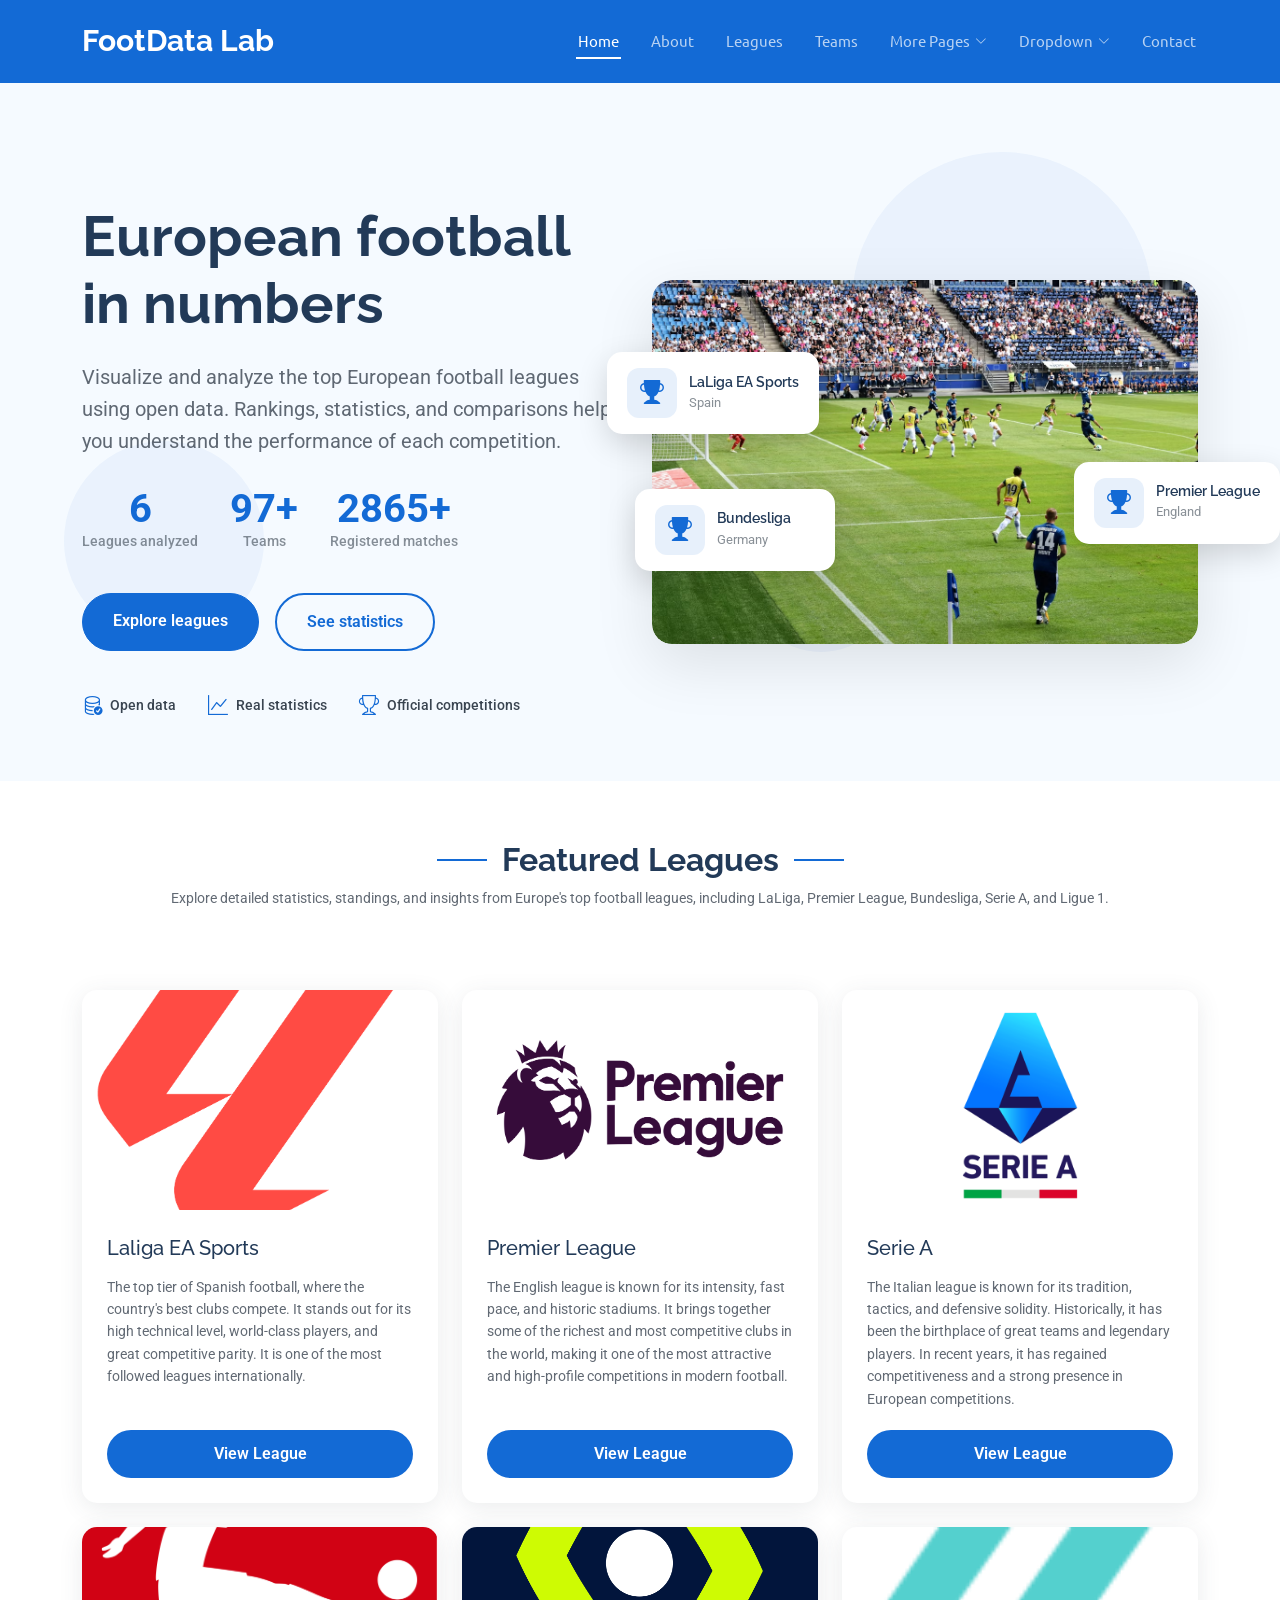
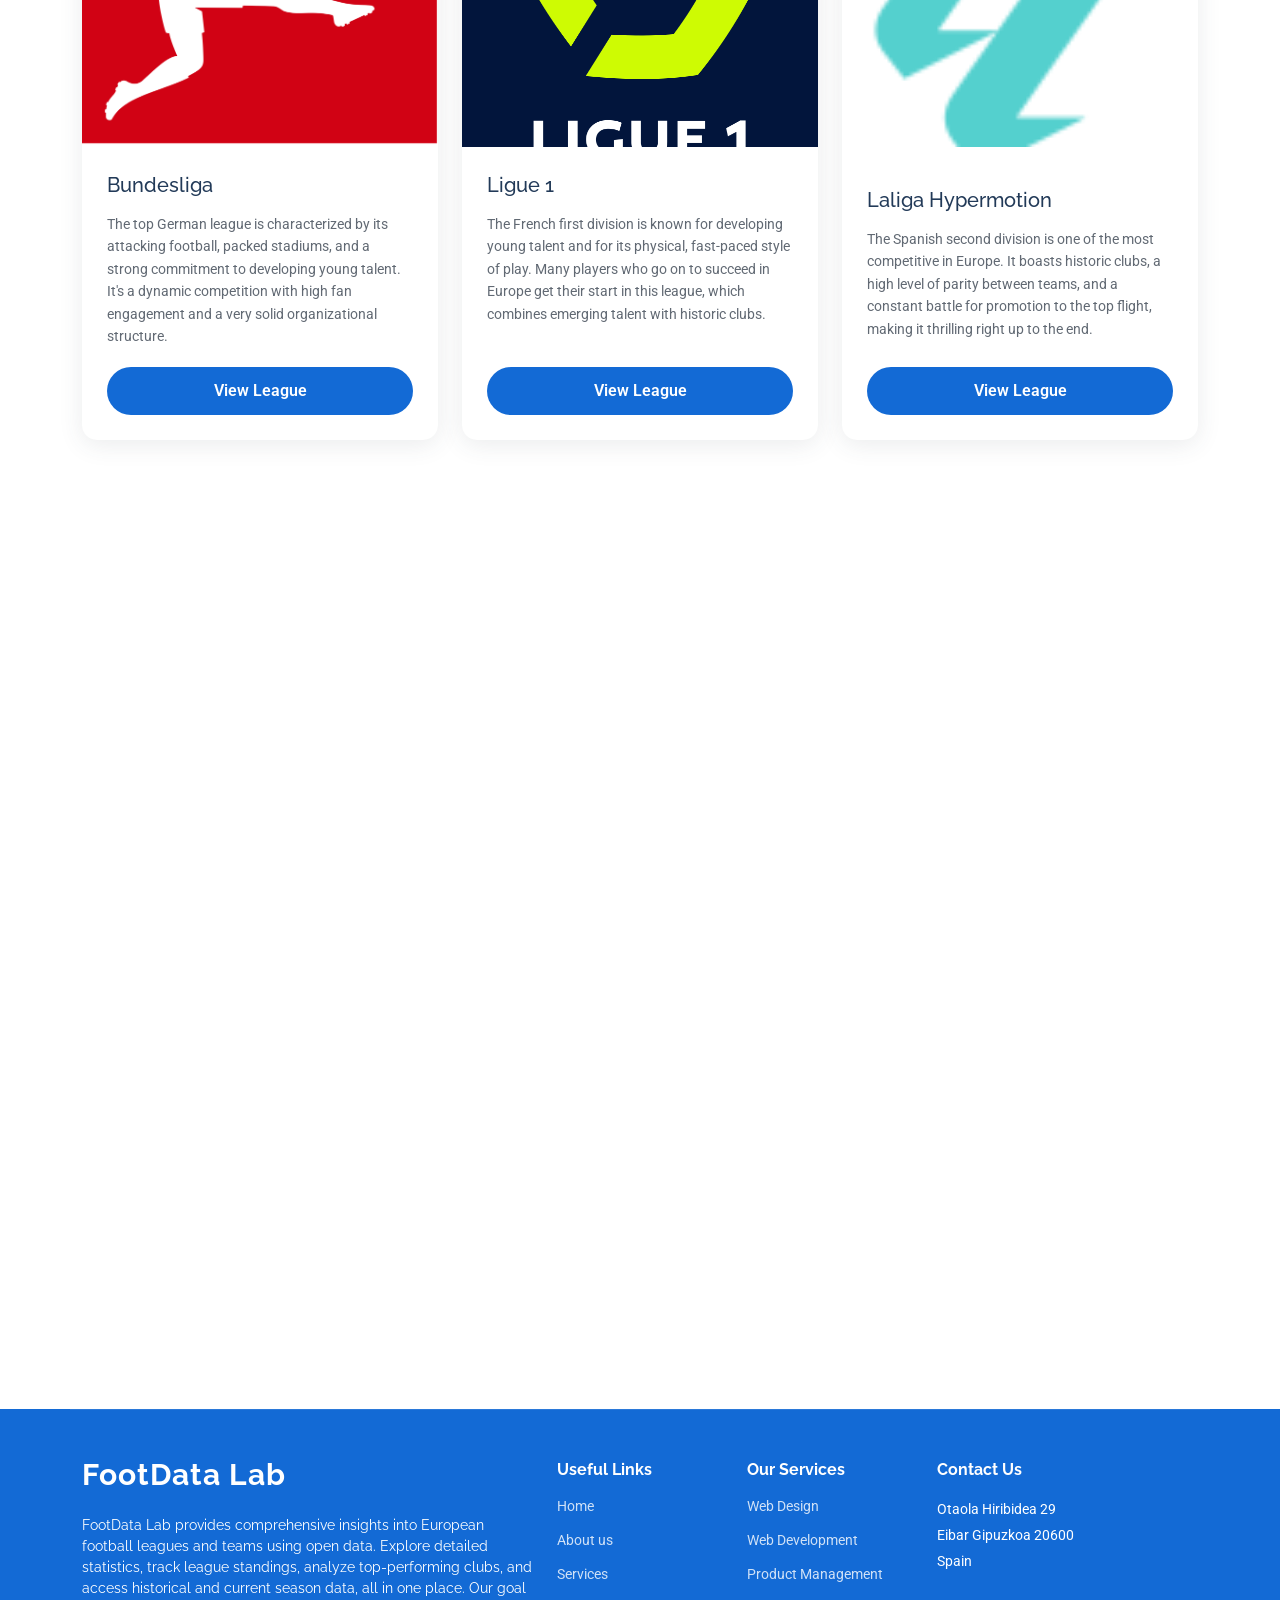
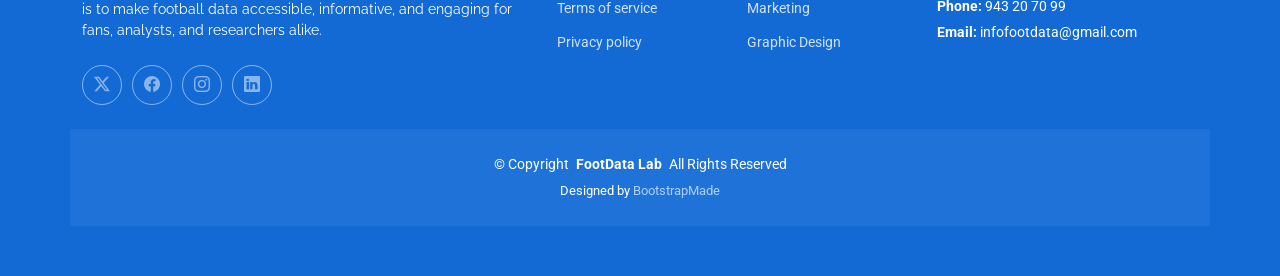
==== commit 2b07d1f8: "feat: create a design for the teams page and load all the teams" ====
--- a/index.html
+++ b/index.html
@@ -28,13 +28,10 @@
 </head>
 
 <body class="index-page">
-
+  <!-- Header -->
   <header id="header" class="header d-flex align-items-center sticky-top">
     <div class="container-fluid container-xl position-relative d-flex align-items-center">
-
       <a href="index.html" class="logo d-flex align-items-center me-auto">
-        <!-- Uncomment the line below if you also wish to use an image logo -->
-        <!-- <img src="assets/img/logo.webp" alt=""> -->
         <h1 class="sitename">FootData Lab</h1>
       </a>
 
@@ -42,10 +39,8 @@
         <ul>
           <li><a href="index.html" class="active">Home</a></li>
           <li><a href="about.html">About</a></li>
-          <li><a href="courses.html">Courses</a></li>
-          <li><a href="instructors.html">Instructors</a></li>
-          <li><a href="pricing.html">Pricing</a></li>
-          <li><a href="blog.html">Blog</a></li>
+          <li><a href="leagues.html">Leagues</a></li>
+          <li><a href="teams.html">Teams</a></li>
           <li class="dropdown"><a href="#"><span>More Pages</span> <i class="bi bi-chevron-down toggle-dropdown"></i></a>
             <ul>
               <li><a href="course-details.html">Course Details</a></li>
@@ -80,16 +75,14 @@
         <i class="mobile-nav-toggle d-xl-none bi bi-list"></i>
       </nav>
 
-      <a class="btn-getstarted" href="enroll.html">Enroll Now</a>
-
     </div>
   </header>
 
+  <!-- Content -->
   <main class="main">
 
-    <!-- Courses Hero Section -->
+    <!-- Initial Hero Section -->
     <section id="hero" class="courses-hero section light-background">
-
       <div class="hero-content">
         <div class="container">
           <div class="row align-items-center">
@@ -214,7 +207,7 @@
 
     </section><!-- /Courses Hero Section -->
 
-    <!-- Featured Courses Section -->
+    <!-- Leagues Courses Section -->
     <section id="featured-courses" class="featured-courses section">
 
       <!-- Section Title -->
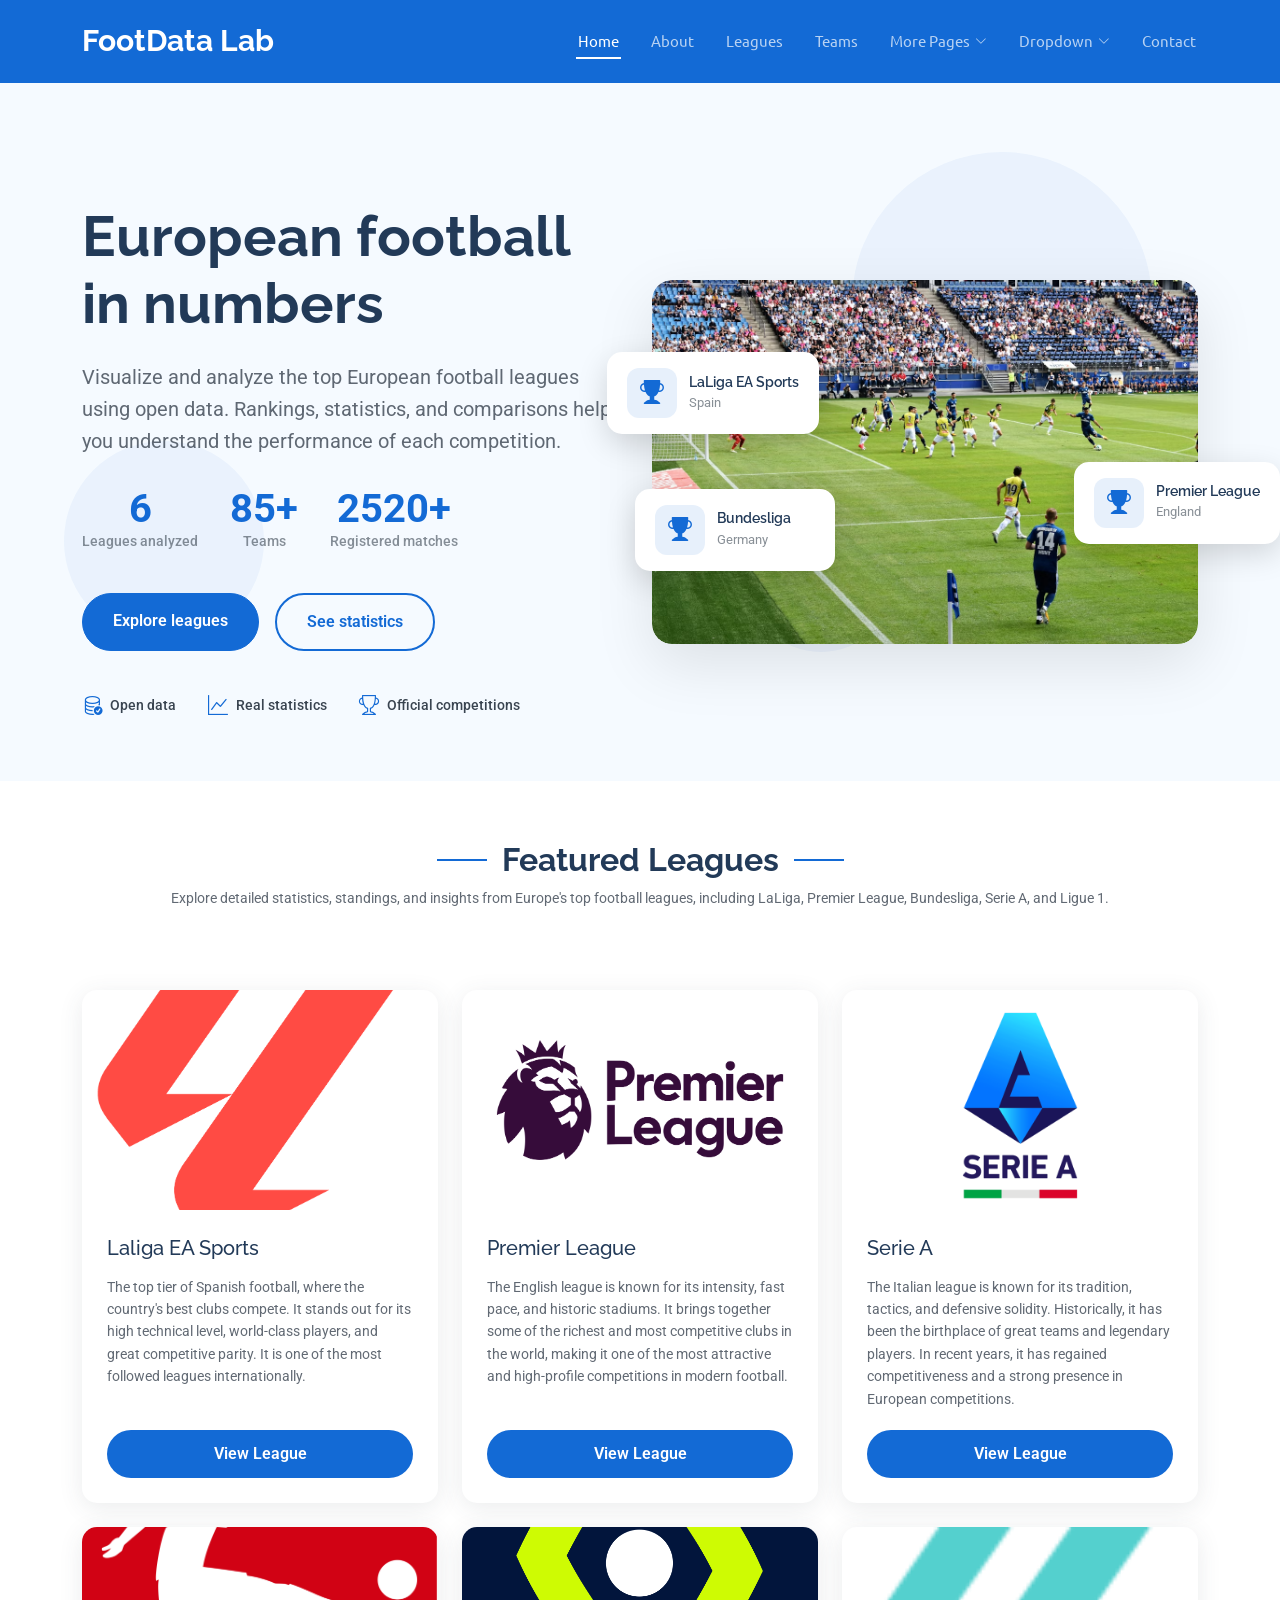
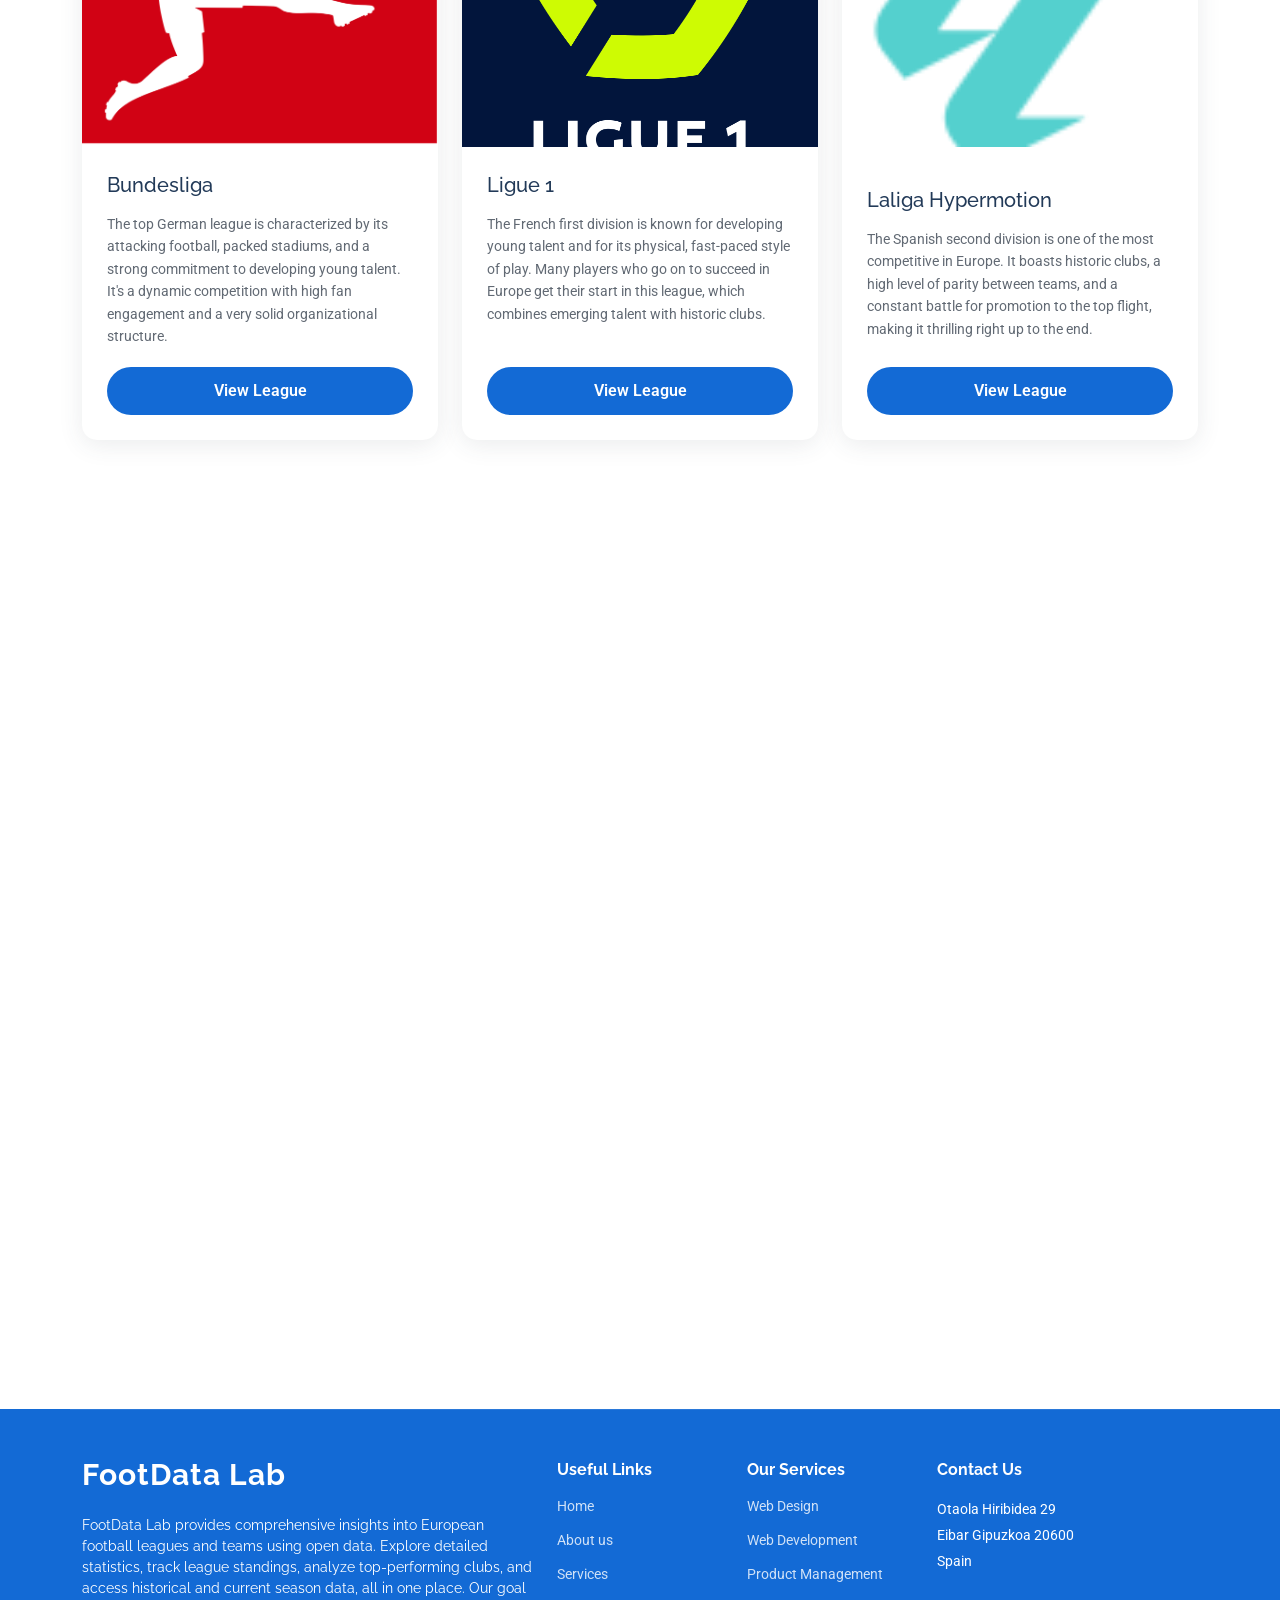
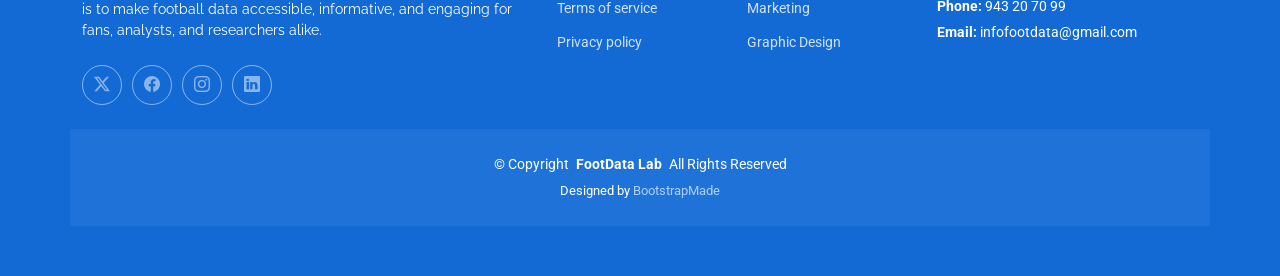
==== commit c81b588e: "fix: fix bug in createTeamCard function" ====
--- a/index.html
+++ b/index.html
@@ -124,7 +124,7 @@
                 </div>
 
                 <div class="hero-buttons">
-                  <a href="#ligas" class="btn btn-primary">Explore leagues</a>
+                  <a href="leagues.html" class="btn btn-primary">Explore leagues</a>
                   <a href="#estadisticas" class="btn btn-outline">See statistics</a>
                 </div>
 
--- a/assets/css/main.css
+++ b/assets/css/main.css
@@ -3054,6 +3054,15 @@
   }
 }
 
+.course-badge {
+    display: inline-block;  /* para que se alineen uno al lado del otro */
+    padding: 0.2em 0.6em;
+    background-color: #f0f0f0;
+    border-radius: 0.5rem;
+    margin-right: 0.3rem;
+    font-size: 0.8rem;
+}
+
 .course-details .course-hero .hero-content .course-badge span {
   padding: 8px 16px;
   border-radius: 25px;
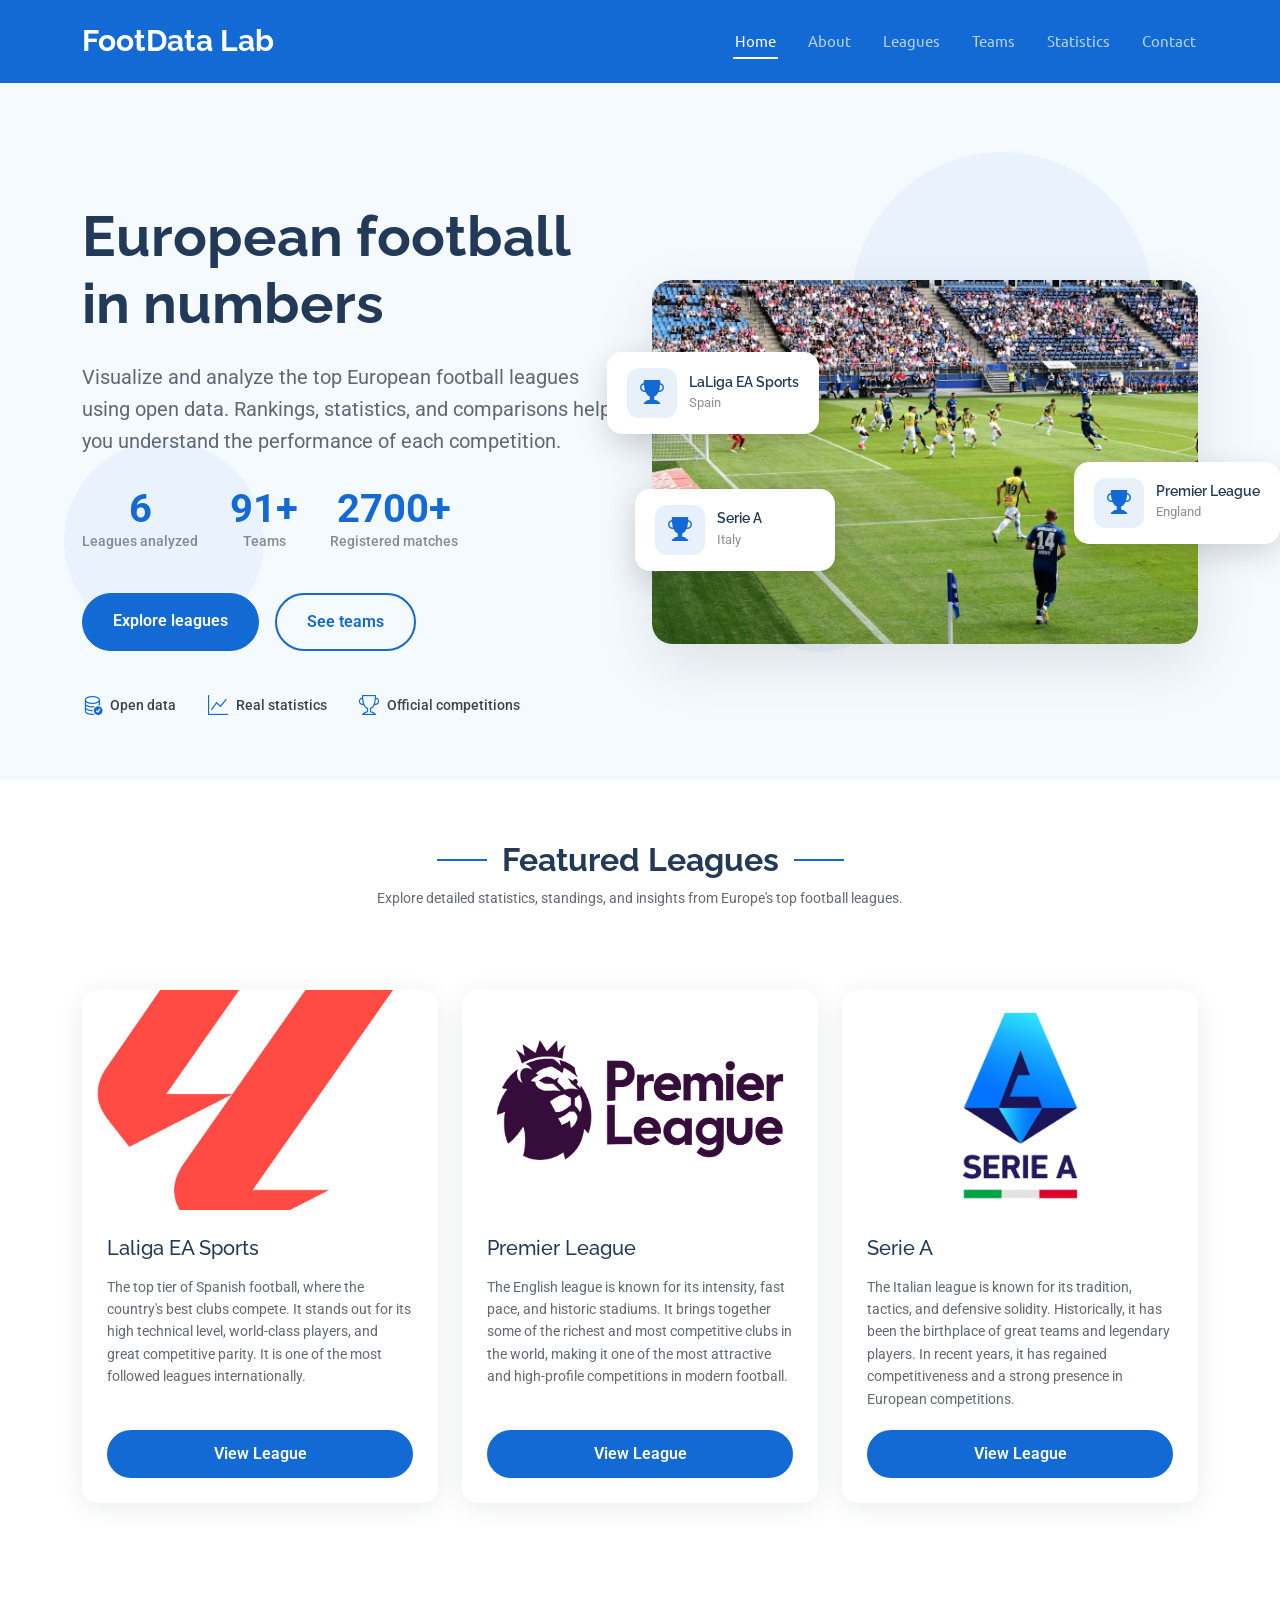
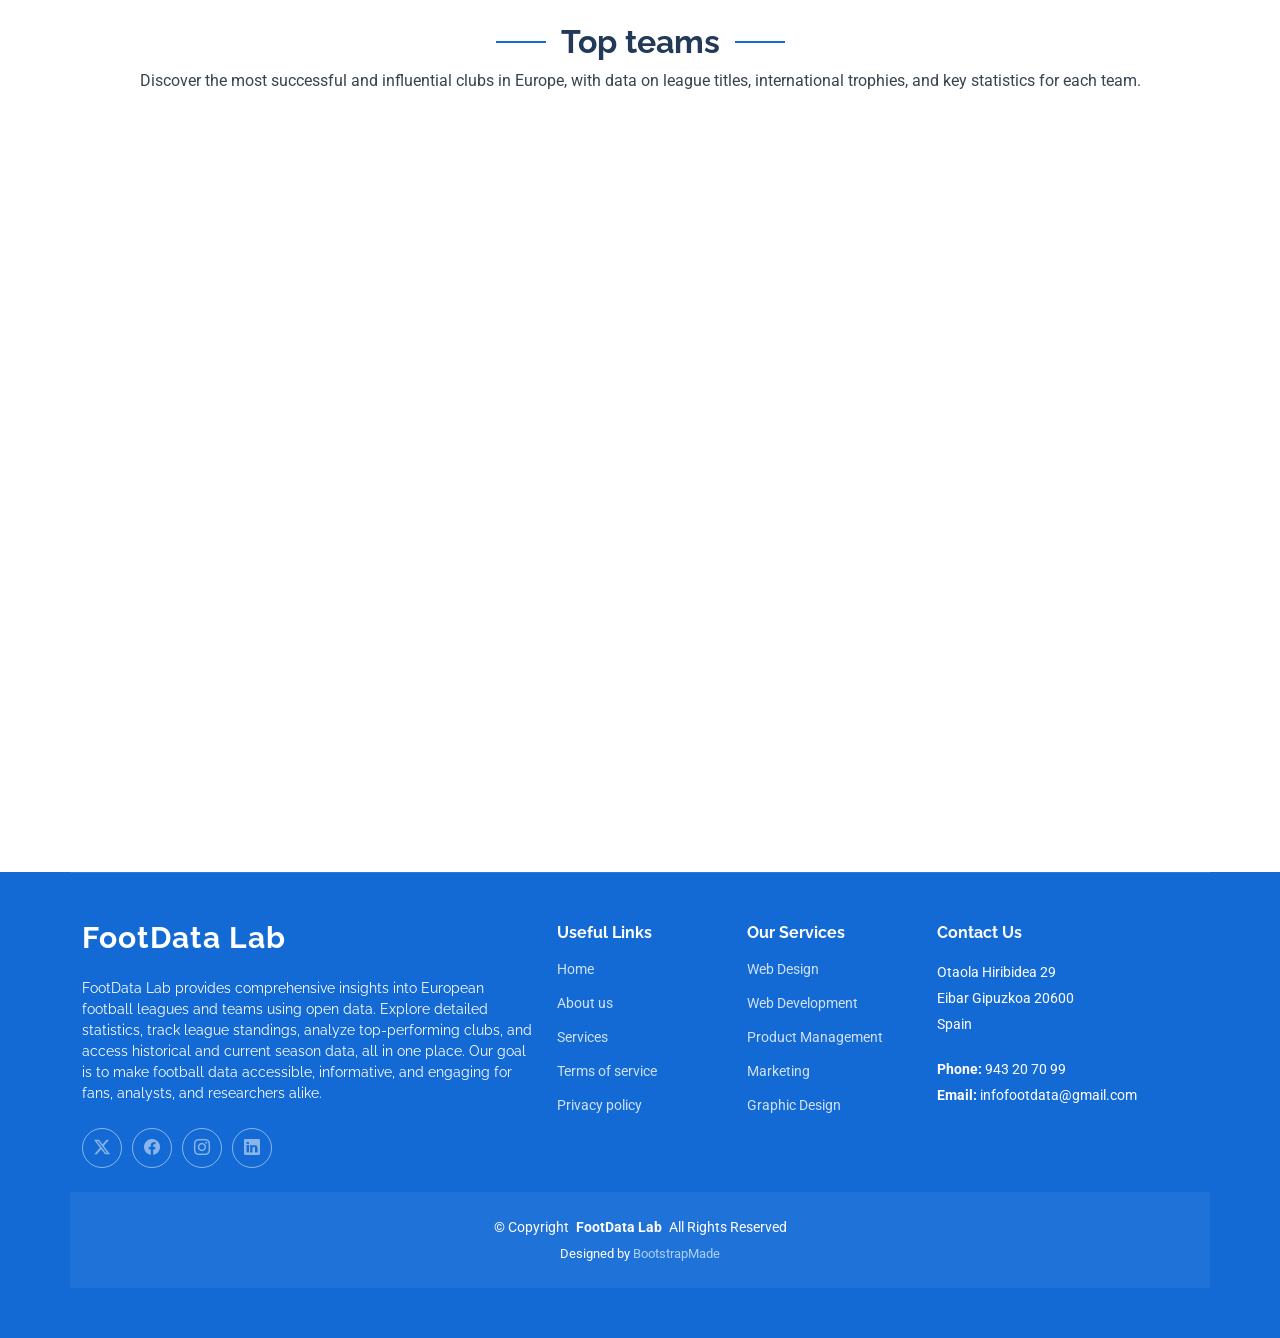
==== commit f0166cb4: "feat: add contact and leagues pages" ====
--- a/index.html
+++ b/index.html
@@ -41,35 +41,7 @@
           <li><a href="about.html">About</a></li>
           <li><a href="leagues.html">Leagues</a></li>
           <li><a href="teams.html">Teams</a></li>
-          <li class="dropdown"><a href="#"><span>More Pages</span> <i class="bi bi-chevron-down toggle-dropdown"></i></a>
-            <ul>
-              <li><a href="course-details.html">Course Details</a></li>
-              <li><a href="instructor-profile.html">Instructor Profile</a></li>
-              <li><a href="events.html">Events</a></li>
-              <li><a href="blog-details.html">Blog Details</a></li>
-              <li><a href="terms.html">Terms</a></li>
-              <li><a href="privacy.html">Privacy</a></li>
-              <li><a href="404.html">404</a></li>
-            </ul>
-          </li>
-
-          <li class="dropdown"><a href="#"><span>Dropdown</span> <i class="bi bi-chevron-down toggle-dropdown"></i></a>
-            <ul>
-              <li><a href="#">Dropdown 1</a></li>
-              <li class="dropdown"><a href="#"><span>Deep Dropdown</span> <i class="bi bi-chevron-down toggle-dropdown"></i></a>
-                <ul>
-                  <li><a href="#">Deep Dropdown 1</a></li>
-                  <li><a href="#">Deep Dropdown 2</a></li>
-                  <li><a href="#">Deep Dropdown 3</a></li>
-                  <li><a href="#">Deep Dropdown 4</a></li>
-                  <li><a href="#">Deep Dropdown 5</a></li>
-                </ul>
-              </li>
-              <li><a href="#">Dropdown 2</a></li>
-              <li><a href="#">Dropdown 3</a></li>
-              <li><a href="#">Dropdown 4</a></li>
-            </ul>
-          </li>
+          <li><a href="statistics.html">Statistics</a></li>
           <li><a href="contact.html">Contact</a></li>
         </ul>
         <i class="mobile-nav-toggle d-xl-none bi bi-list"></i>
@@ -125,7 +97,7 @@
 
                 <div class="hero-buttons">
                   <a href="leagues.html" class="btn btn-primary">Explore leagues</a>
-                  <a href="#estadisticas" class="btn btn-outline">See statistics</a>
+                  <a href="teams.html" class="btn btn-outline">See teams</a>
                 </div>
 
                 <div class="hero-features">
@@ -183,8 +155,8 @@
                       <i class="bi bi-trophy-fill"></i>
                     </div>
                     <div class="card-content">
-                      <h6>Bundesliga</h6>
-                      <span>Germany</span>
+                      <h6>Serie A</h6>
+                      <span>Italy</span>
                     </div>
                   </div>
 
@@ -213,7 +185,7 @@
       <!-- Section Title -->
       <div class="container section-title" data-aos="fade-up">
         <h2>Featured Leagues</h2>
-        <p>Explore detailed statistics, standings, and insights from Europe's top football leagues, including LaLiga, Premier League, Bundesliga, Serie A, and Ligue 1.</p>
+        <p>Explore detailed statistics, standings, and insights from Europe's top football leagues.</p>
       </div><!-- End Section Title -->
 
       <div class="container" data-aos="fade-up" data-aos-delay="100">
@@ -254,47 +226,6 @@
               <div class="course-content">
                 <h3><a href="#">Serie A</a></h3>
                 <p>The Italian league is known for its tradition, tactics, and defensive solidity. Historically, it has been the birthplace of great teams and legendary players. In recent years, it has regained competitiveness and a strong presence in European competitions.</p>
-                <a href="enroll.html" class="btn-course">View League</a>
-              </div>
-            </div>
-          </div><!-- End Course Item -->
-
-          <div class="col-lg-4 col-md-6" data-aos="fade-up" data-aos-delay="200">
-            <div class="course-card">
-              <div class="course-image">
-                <img src="assets/img/leagues/bundesliga.png" alt="Course" class="img-fluid">
-              </div>
-              <div class="course-content">
-                <h3><a href="#">Bundesliga</h3>
-                <p>The top German league is characterized by its attacking football, packed stadiums, and a strong commitment to developing young talent. It's a dynamic competition with high fan engagement and a very solid organizational structure.</p>
-                <a href="enroll.html" class="btn-course">View League</a>
-              </div>
-            </div>
-          </div><!-- End Course Item -->
-
-          <div class="col-lg-4 col-md-6" data-aos="fade-up" data-aos-delay="300">
-            <div class="course-card">
-              <div class="course-image">
-                <img src="assets/img/leagues/ligue1.png" alt="Course" class="img-fluid">
-              </div>
-              <div class="course-content">
-                <h3><a href="#">Ligue 1</h3>
-                <p>The French first division is known for developing young talent and for its physical, fast-paced style of play. Many players who go on to succeed in Europe get their start in this league, which combines emerging talent with historic clubs.</p>
-                <a href="enroll.html" class="btn-course">View League</a>
-              </div>
-            </div>
-          </div><!-- End Course Item -->
-
-          <div class="col-lg-4 col-md-6" data-aos="fade-up" data-aos-delay="400">
-            <div class="course-card">
-              <div class="course-image">
-                <img src="assets/img/leagues/laliga-hypermotion.png" alt="Course" class="img-fluid">
-              </div>
-              <div class="course-content">
-                <div class="course-meta">
-                </div>
-                <h3><a href="#">Laliga Hypermotion</a></h3>
-                <p>The Spanish second division is one of the most competitive in Europe. It boasts historic clubs, a high level of parity between teams, and a constant battle for promotion to the top flight, making it thrilling right up to the end.</p>
                 <a href="enroll.html" class="btn-course">View League</a>
               </div>
             </div>
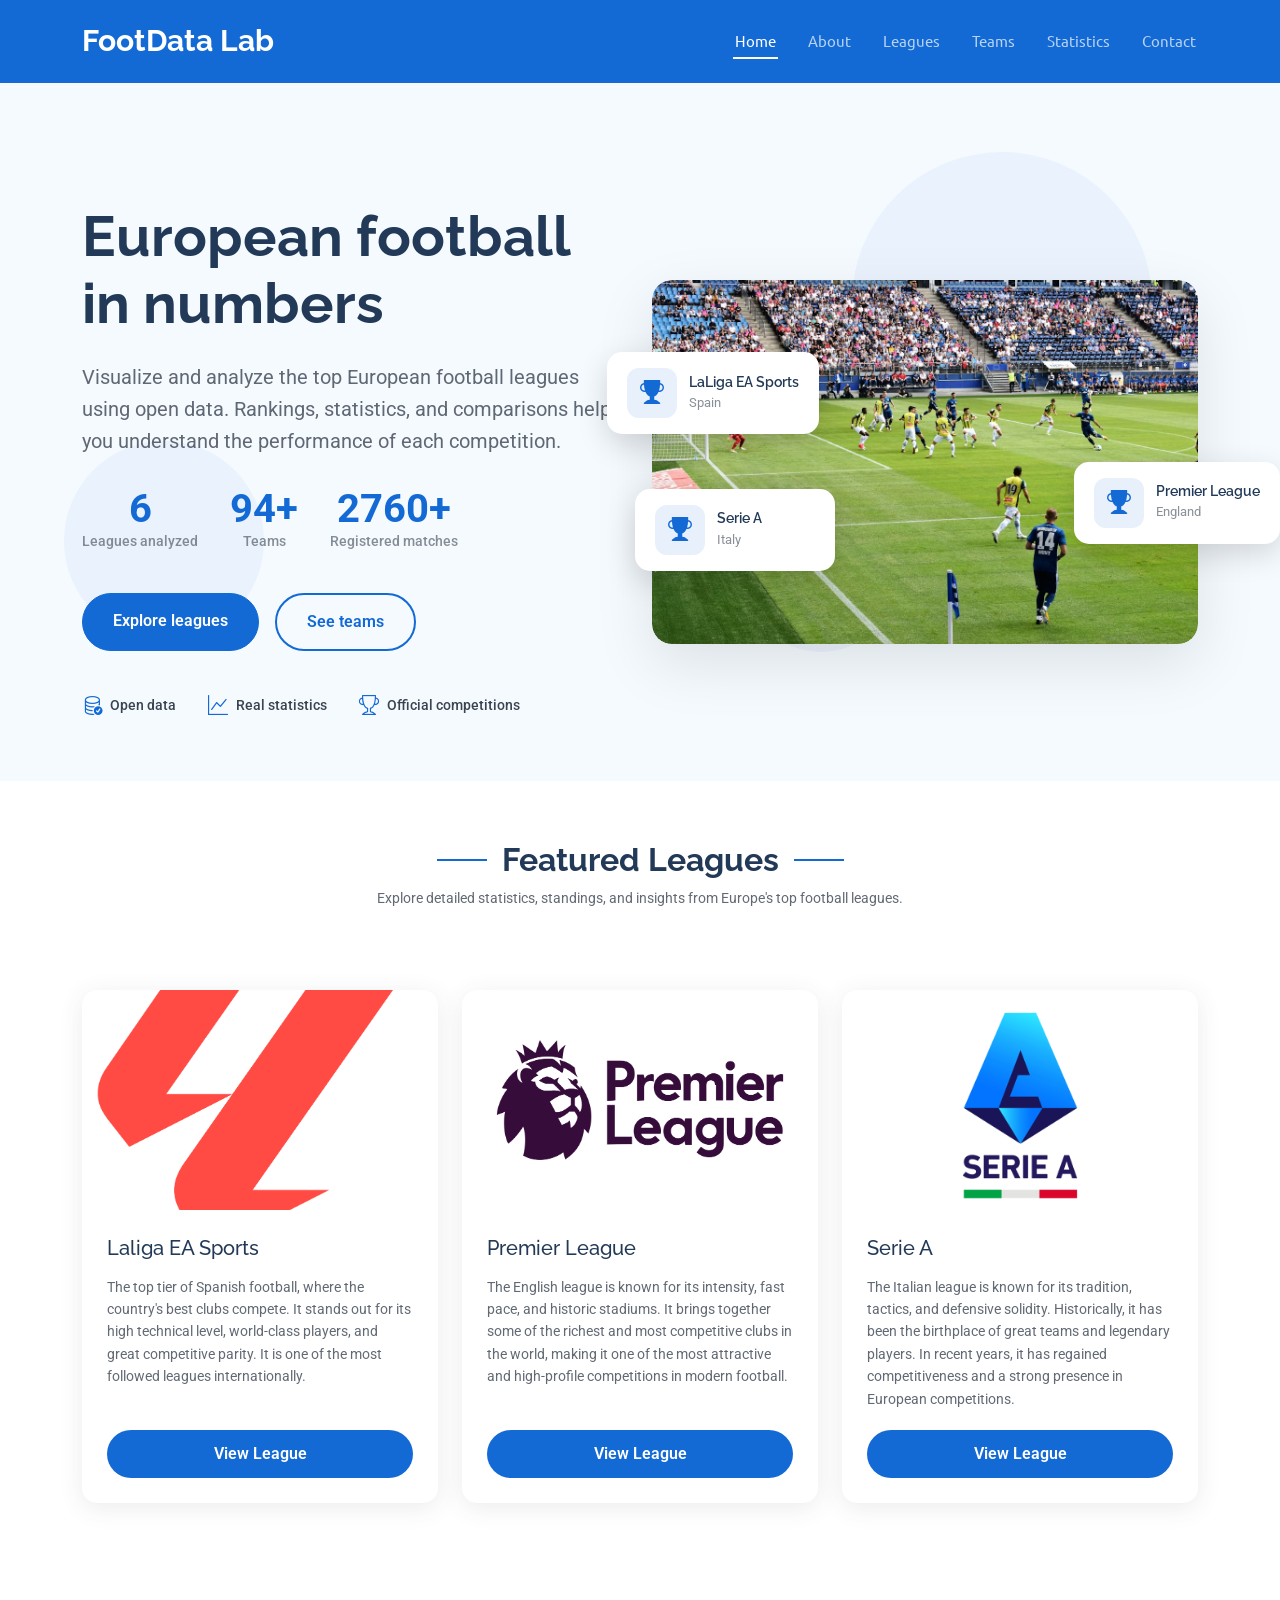
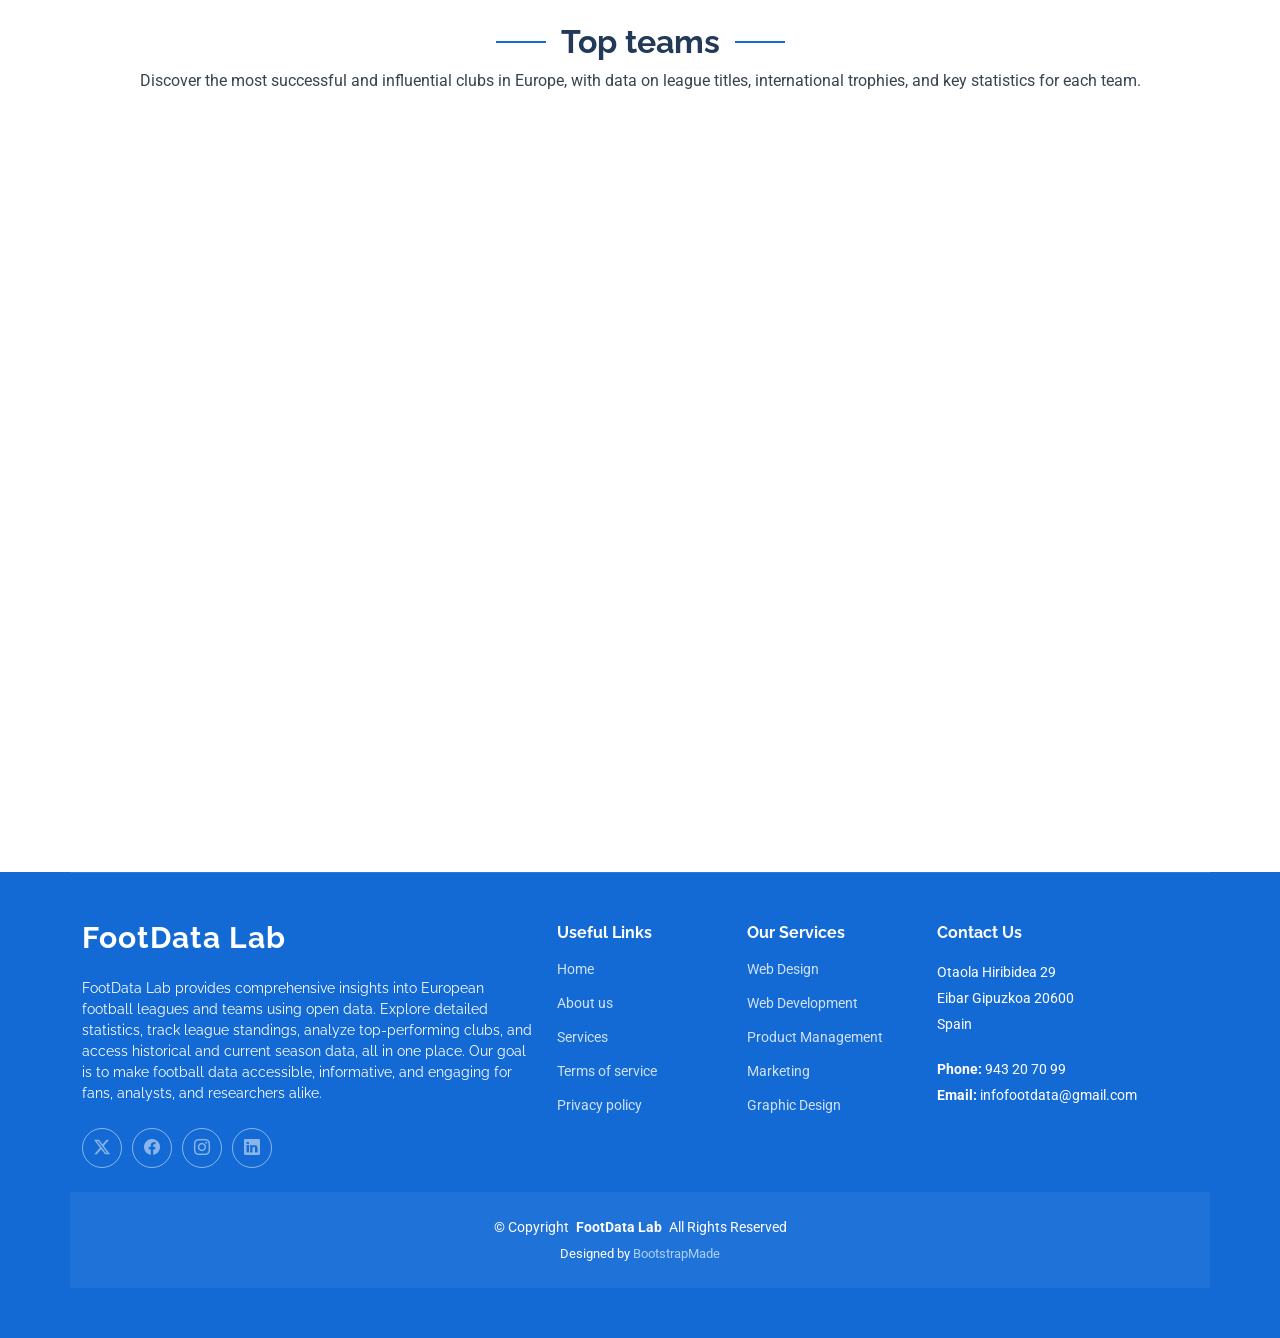
==== commit 7a52eaf1: "feat: finished the leagues page" ====
--- a/index.html
+++ b/index.html
@@ -270,7 +270,7 @@
                     </div>
                   </div>
                 <div class="action-buttons">
-                  <a href="#" class="btn-view">View Team</a>
+                  <a href="teams.html" class="btn-view">View Team</a>
                 </div>
               </div>
             </div>
@@ -298,7 +298,7 @@
                     </div>
                   </div>
                 <div class="action-buttons">
-                  <a href="#" class="btn-view">View Profile</a>
+                  <a href="teams.html" class="btn-view">View Team</a>
                 </div>
               </div>
             </div>
@@ -326,7 +326,7 @@
                     </div>
                   </div>
                 <div class="action-buttons">
-                  <a href="#" class="btn-view">View Profile</a>
+                  <a href="teams.html" class="btn-view">View Team</a>
                 </div>
               </div>
             </div>
@@ -354,7 +354,7 @@
                   </div>
                 </div>
                 <div class="action-buttons">
-                  <a href="#" class="btn-view">View Profile</a>
+                  <a href="teams.html" class="btn-view">View Team</a>
                 </div>
               </div>
             </div>
--- a/assets/css/main.css
+++ b/assets/css/main.css
@@ -7999,4 +7999,16 @@
 --------------------------------------------------------------*/
 .starter-section {
   /* Add your styles here */
-}+}
+
+.stat-card {
+  background: #fff;
+  padding: 20px;
+  border-radius: 12px;
+  box-shadow: 0 4px 20px rgba(0,0,0,0.05);
+}
+
+.league-hero {
+  background: #f8f9fa;
+}
+
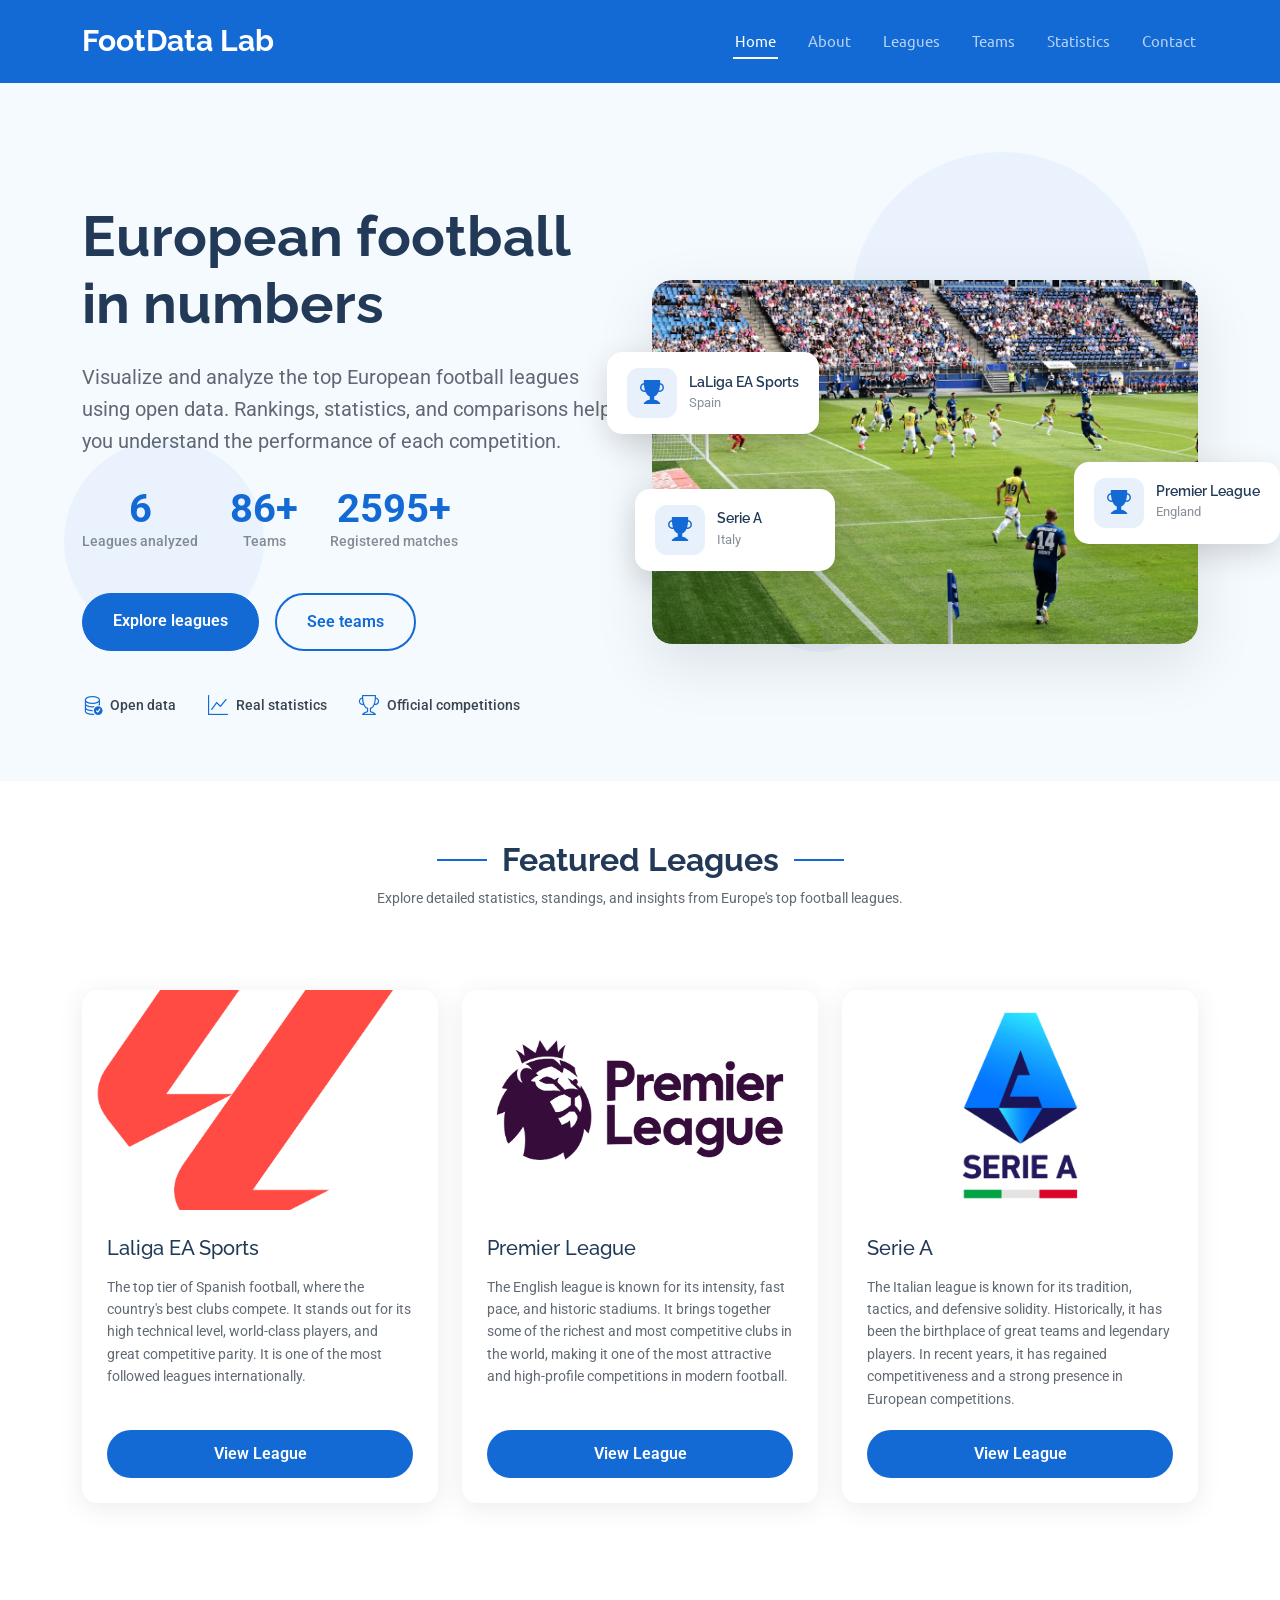
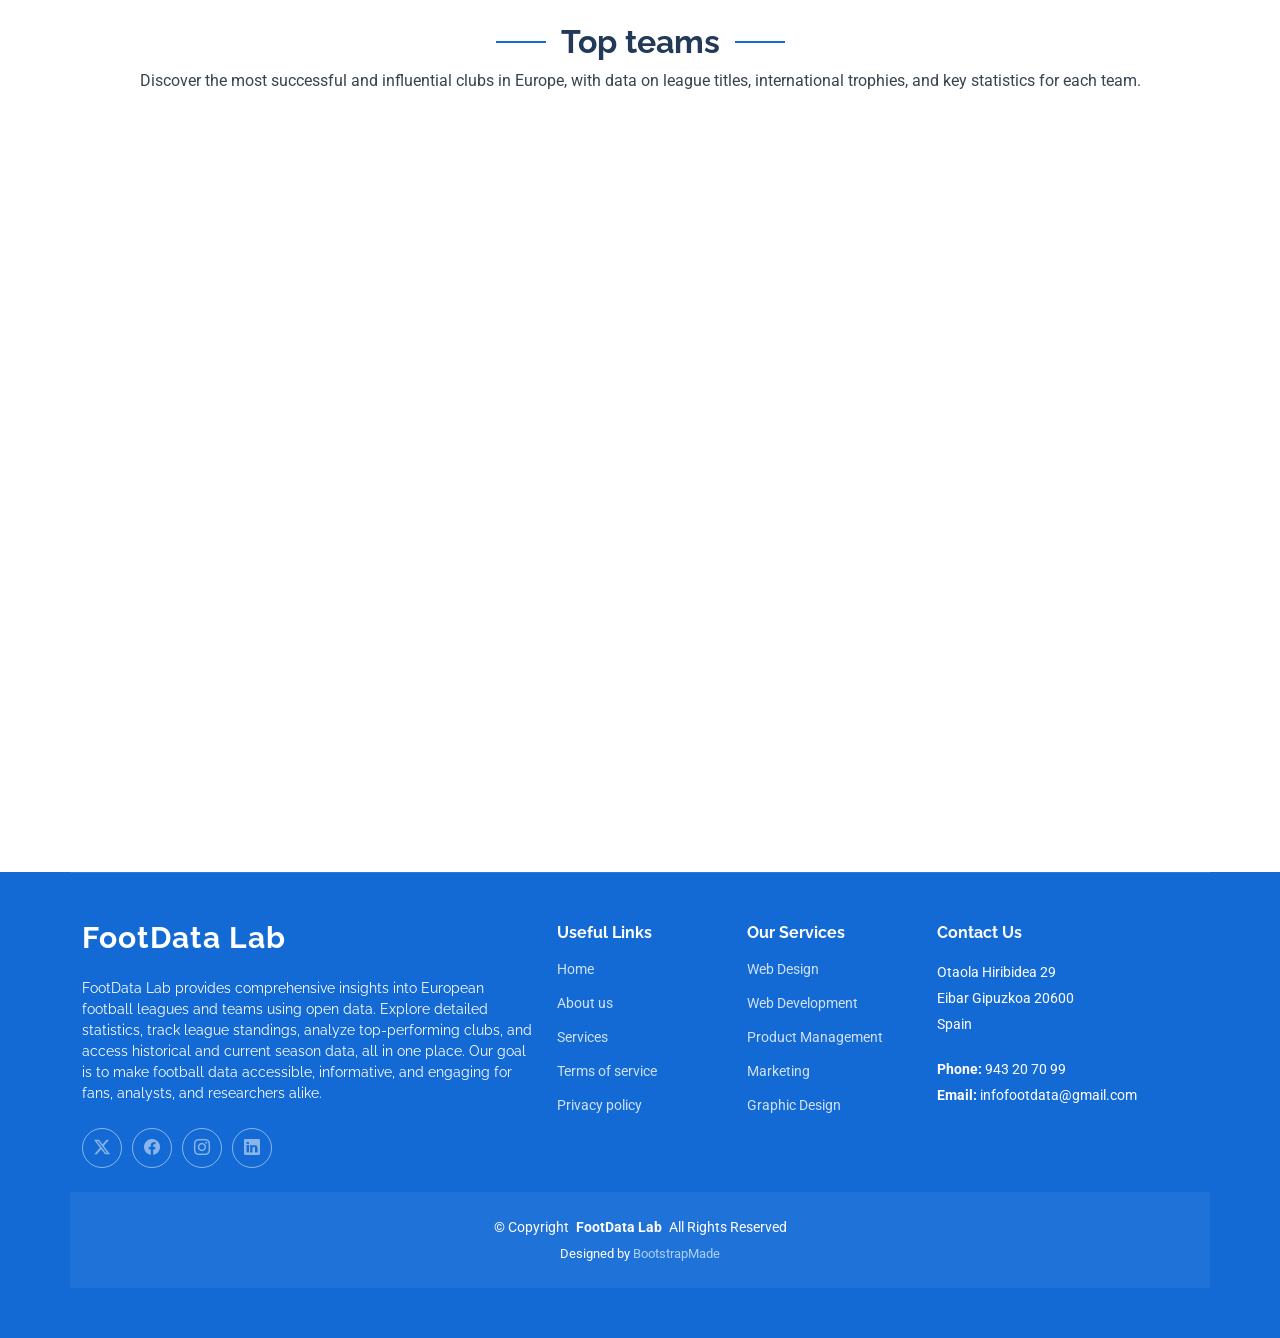
==== commit 752821b0: "feat: finish the statistics page" ====
--- a/index.html
+++ b/index.html
@@ -31,6 +31,7 @@
   <!-- Header -->
   <header id="header" class="header d-flex align-items-center sticky-top">
     <div class="container-fluid container-xl position-relative d-flex align-items-center">
+      
       <a href="index.html" class="logo d-flex align-items-center me-auto">
         <h1 class="sitename">FootData Lab</h1>
       </a>
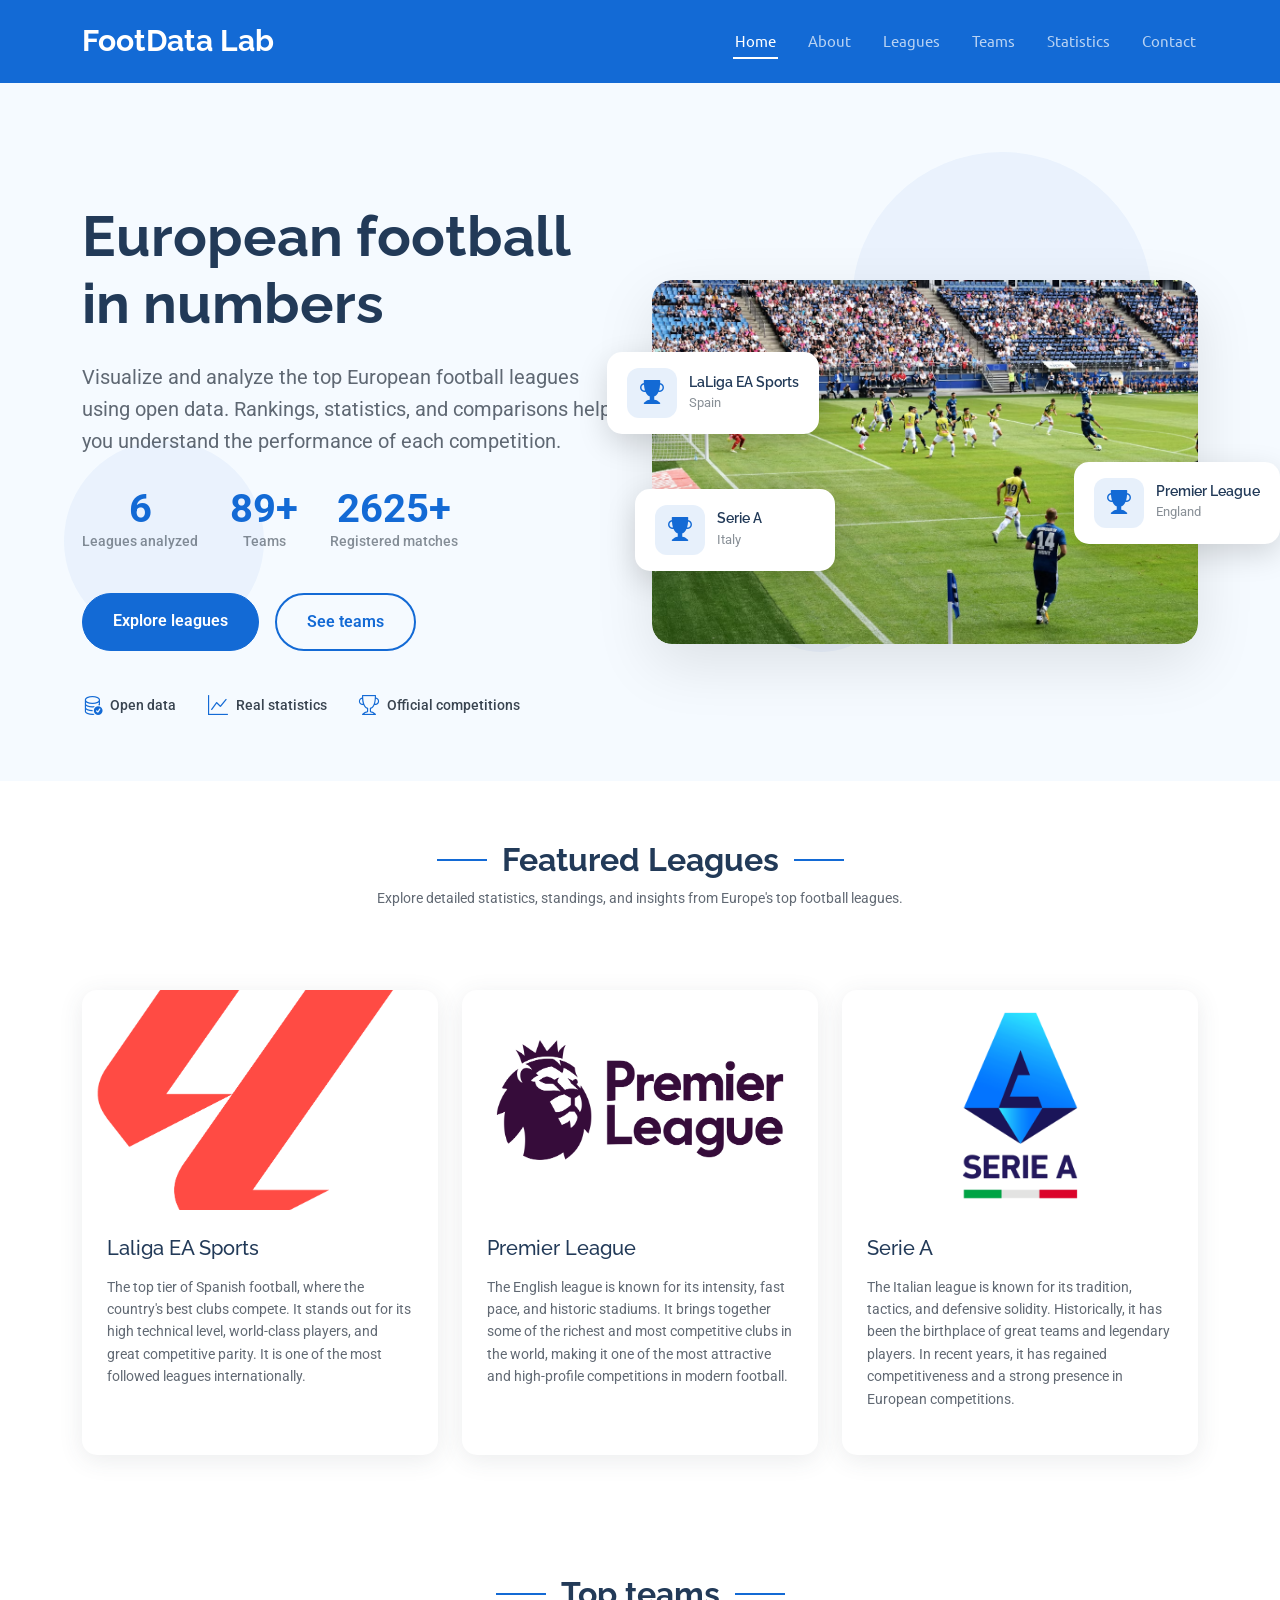
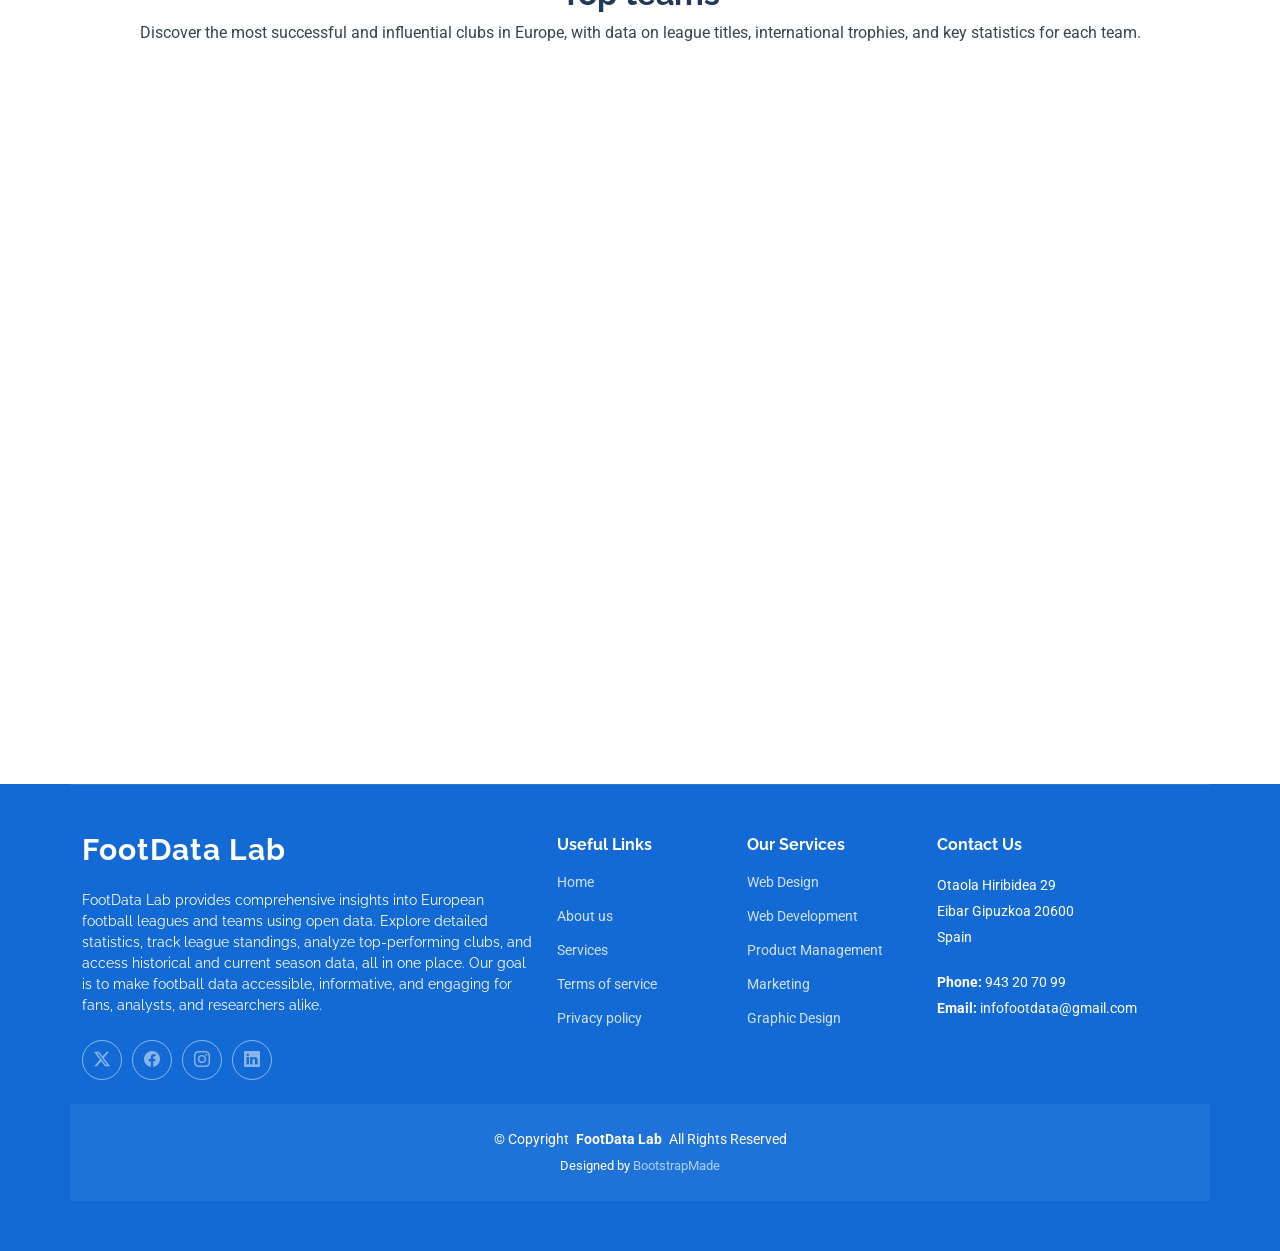
==== commit 18ed84bd: "comment code and fix some bugs" ====
--- a/index.html
+++ b/index.html
@@ -32,10 +32,12 @@
   <header id="header" class="header d-flex align-items-center sticky-top">
     <div class="container-fluid container-xl position-relative d-flex align-items-center">
       
+       <!-- Logo -->
       <a href="index.html" class="logo d-flex align-items-center me-auto">
         <h1 class="sitename">FootData Lab</h1>
       </a>
 
+      <!-- Navigation Menu -->
       <nav id="navmenu" class="navmenu">
         <ul>
           <li><a href="index.html" class="active">Home</a></li>
@@ -45,7 +47,7 @@
           <li><a href="statistics.html">Statistics</a></li>
           <li><a href="contact.html">Contact</a></li>
         </ul>
-        <i class="mobile-nav-toggle d-xl-none bi bi-list"></i>
+        <i class="mobile-nav-toggle d-xl-none bi bi-list"></i> <!-- Mobile menu toggle -->
       </nav>
 
     </div>
@@ -60,7 +62,7 @@
         <div class="container">
           <div class="row align-items-center">
 
-            <!-- TEXTO -->
+            <!-- Hero Text (Left Column) -->
             <div class="col-lg-6" data-aos="fade-up" data-aos-delay="100">
               <div class="hero-text">
 
@@ -70,6 +72,7 @@
                   Rankings, statistics, and comparisons help you understand the performance of each competition.
                 </p>
 
+                <!-- Hero Stats -->
                 <div class="hero-stats">
                   <div class="stat-item">
                     <span class="number purecounter"
@@ -96,11 +99,13 @@
                   </div>
                 </div>
 
+                <!-- Hero Buttons -->
                 <div class="hero-buttons">
                   <a href="leagues.html" class="btn btn-primary">Explore leagues</a>
                   <a href="teams.html" class="btn btn-outline">See teams</a>
                 </div>
 
+                <!-- Hero Features -->
                 <div class="hero-features">
                   <div class="feature">
                     <i class="bi bi-database-check"></i>
@@ -119,7 +124,7 @@
               </div>
             </div>
 
-            <!-- IMAGEN -->
+            <!-- Hero Image (Right Column) -->
             <div class="col-lg-6" data-aos="fade-up" data-aos-delay="200">
               <div class="hero-image">
 
@@ -129,8 +134,8 @@
                       class="img-fluid">
                 </div>
 
+                <!-- Floating League Cards -->
                 <div class="floating-cards">
-
                   <div class="course-card" data-aos="fade-up" data-aos-delay="200">
                     <div class="card-icon">
                       <i class="bi bi-trophy-fill"></i>
@@ -160,16 +165,14 @@
                       <span>Italy</span>
                     </div>
                   </div>
-
-                </div>
-              </div>
-            </div>
-
-          </div>
-        </div>
-      </div>
-
-      <!-- FONDO -->
+                </div>
+              </div>
+            </div>
+          </div>
+        </div>
+      </div>
+
+      <!-- Hero Background Shapes -->
       <div class="hero-background">
         <div class="bg-shapes">
           <div class="shape shape-1"></div>
@@ -178,9 +181,9 @@
         </div>
       </div>
 
-    </section><!-- /Courses Hero Section -->
-
-    <!-- Leagues Courses Section -->
+    </section><!-- /Leagues Hero Section -->
+
+    <!-- Leagues section -->
     <section id="featured-courses" class="featured-courses section">
 
       <!-- Section Title -->
@@ -193,6 +196,7 @@
 
         <div class="row gy-4">
 
+          <!-- Single League Card Example -->
           <div class="col-lg-4 col-md-6" data-aos="fade-up" data-aos-delay="200">
             <div class="course-card">
               <div class="course-image">
@@ -201,7 +205,6 @@
               <div class="course-content">
                 <h3><a href="#">Laliga EA Sports</a></h3>
                 <p>The top tier of Spanish football, where the country's best clubs compete. It stands out for its high technical level, world-class players, and great competitive parity. It is one of the most followed leagues internationally.</p>
-                <a href="enroll.html" class="btn-course">View League</a>
               </div>
             </div>
           </div><!-- End Course Item -->
@@ -214,7 +217,6 @@
               <div class="course-content">
                 <h3><a href="#">Premier League</a></h3>
                 <p>The English league is known for its intensity, fast pace, and historic stadiums. It brings together some of the richest and most competitive clubs in the world, making it one of the most attractive and high-profile competitions in modern football.</p>
-                <a href="enroll.html" class="btn-course">View League</a>
               </div>
             </div>
           </div><!-- End Course Item -->
@@ -227,7 +229,6 @@
               <div class="course-content">
                 <h3><a href="#">Serie A</a></h3>
                 <p>The Italian league is known for its tradition, tactics, and defensive solidity. Historically, it has been the birthplace of great teams and legendary players. In recent years, it has regained competitiveness and a strong presence in European competitions.</p>
-                <a href="enroll.html" class="btn-course">View League</a>
               </div>
             </div>
           </div><!-- End Course Item -->
@@ -236,7 +237,7 @@
 
     </section><!-- /Featured Courses Section -->
 
-    <!-- Featured Instructors Section -->
+    <!-- Top Teams Section -->
     <section id="featured-instructors" class="featured-instructors section">
 
       <!-- Section Title -->
@@ -270,9 +271,6 @@
                       <span class="label">Champions League Wins</span>
                     </div>
                   </div>
-                <div class="action-buttons">
-                  <a href="teams.html" class="btn-view">View Team</a>
-                </div>
               </div>
             </div>
           </div>
@@ -298,9 +296,6 @@
                       <span class="label">Champions League Wins</span>
                     </div>
                   </div>
-                <div class="action-buttons">
-                  <a href="teams.html" class="btn-view">View Team</a>
-                </div>
               </div>
             </div>
           </div>
@@ -326,9 +321,6 @@
                       <span class="label">Champions League Wins</span>
                     </div>
                   </div>
-                <div class="action-buttons">
-                  <a href="teams.html" class="btn-view">View Team</a>
-                </div>
               </div>
             </div>
           </div>
@@ -354,9 +346,6 @@
                     <span class="label">Champions League Wins</span>
                   </div>
                 </div>
-                <div class="action-buttons">
-                  <a href="teams.html" class="btn-view">View Team</a>
-                </div>
               </div>
             </div>
           </div>
@@ -372,6 +361,7 @@
 
     <div class="container footer-top">
       <div class="row gy-4">
+        <!-- About FootData Lab -->
         <div class="col-lg-5 col-md-12 footer-about">
           <a href="index.html" class="logo d-flex align-items-center">
             <span class="sitename">FootData Lab</span>
@@ -387,6 +377,7 @@
           </div>
         </div>
 
+        <!-- Footer Links -->
         <div class="col-lg-2 col-6 footer-links">
           <h4>Useful Links</h4>
           <ul>
@@ -409,6 +400,7 @@
           </ul>
         </div>
 
+        <!-- Contact Info -->
         <div class="col-lg-3 col-md-12 footer-contact text-center text-md-start">
           <h4>Contact Us</h4>
           <p>Otaola Hiribidea 29</p>
